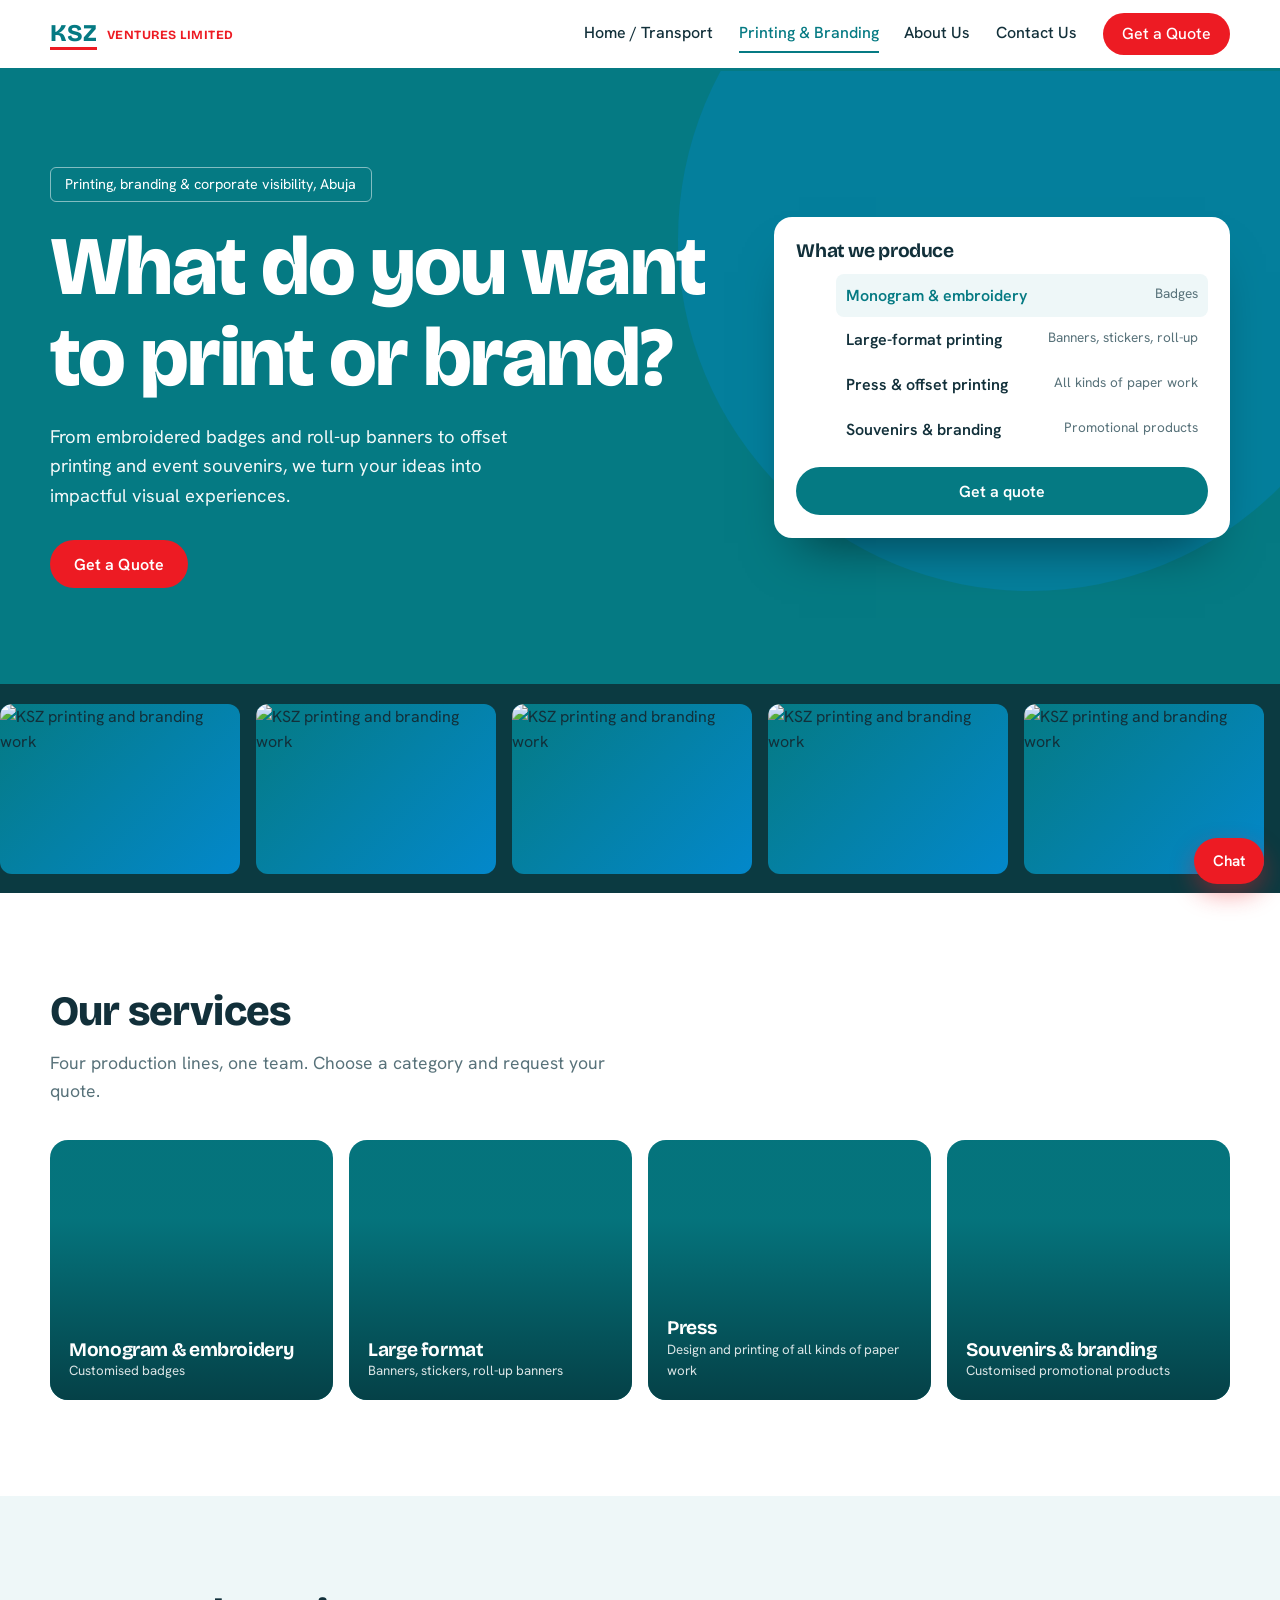
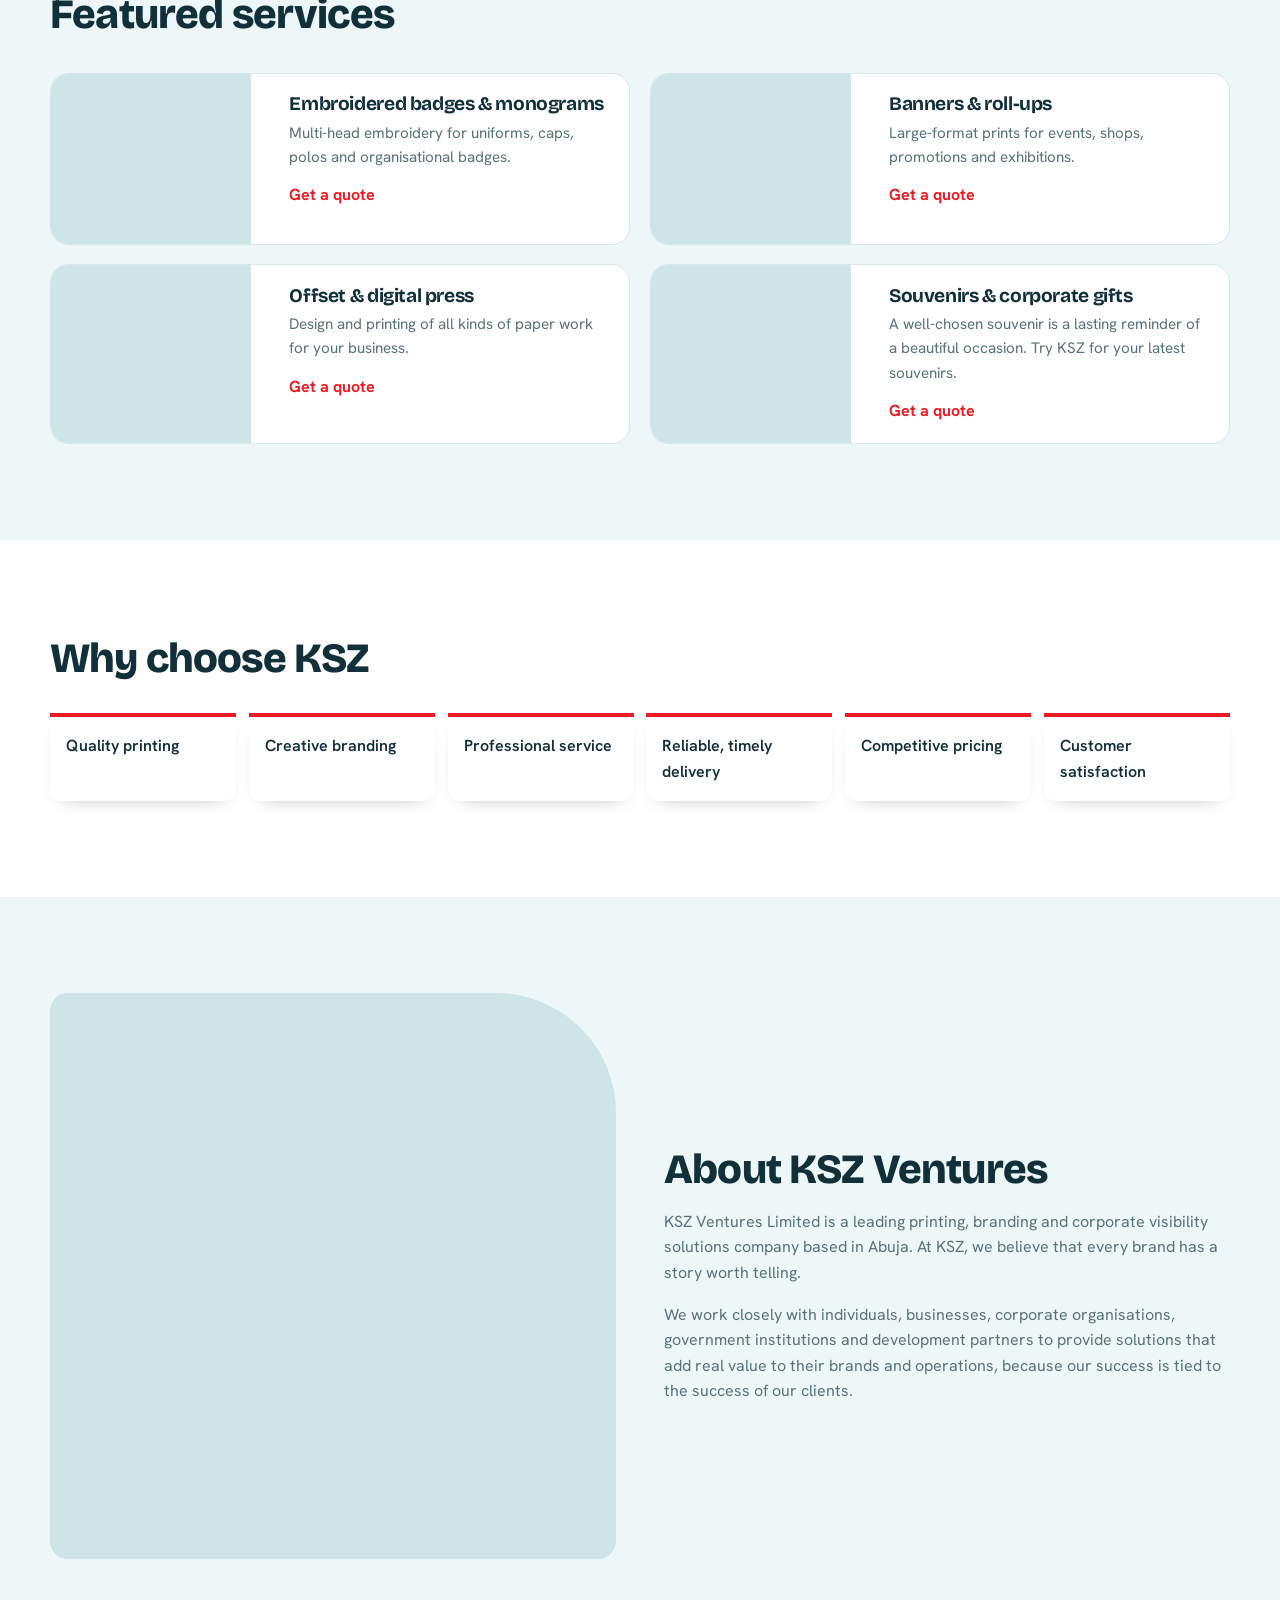
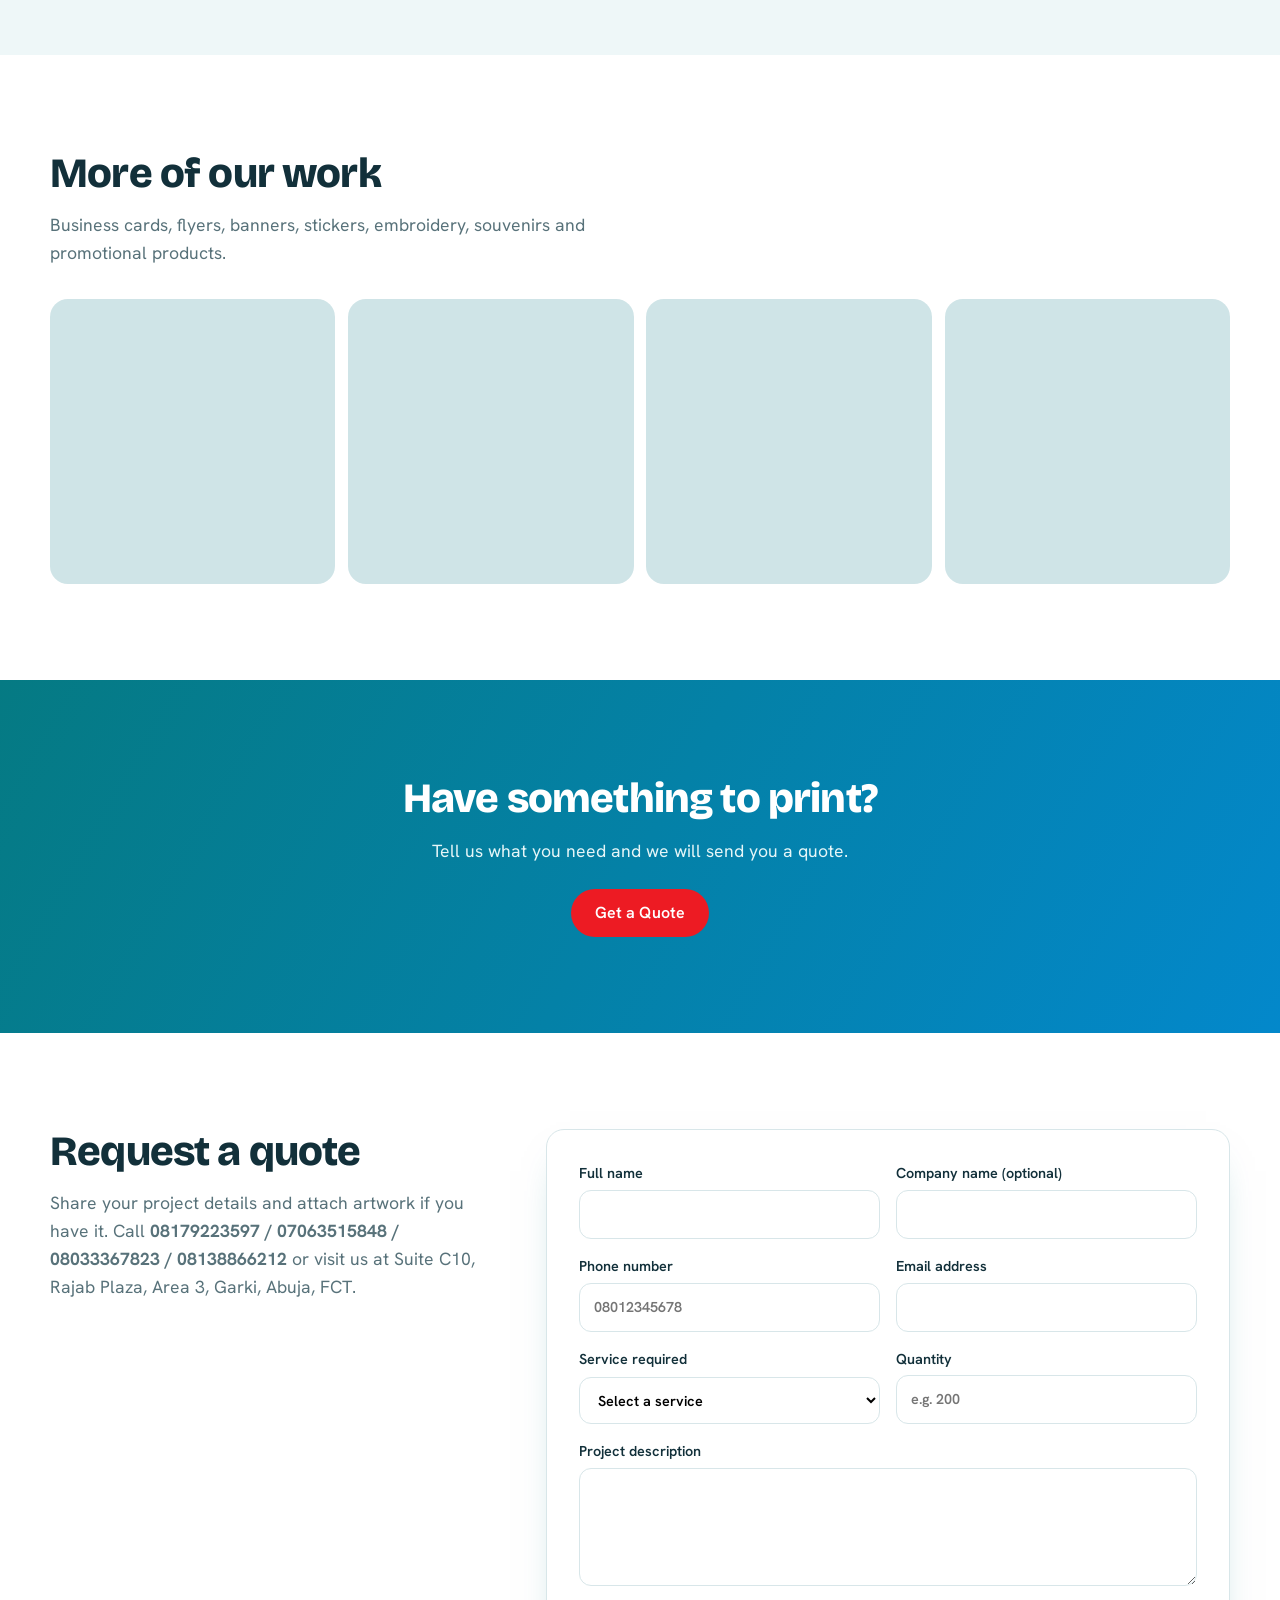
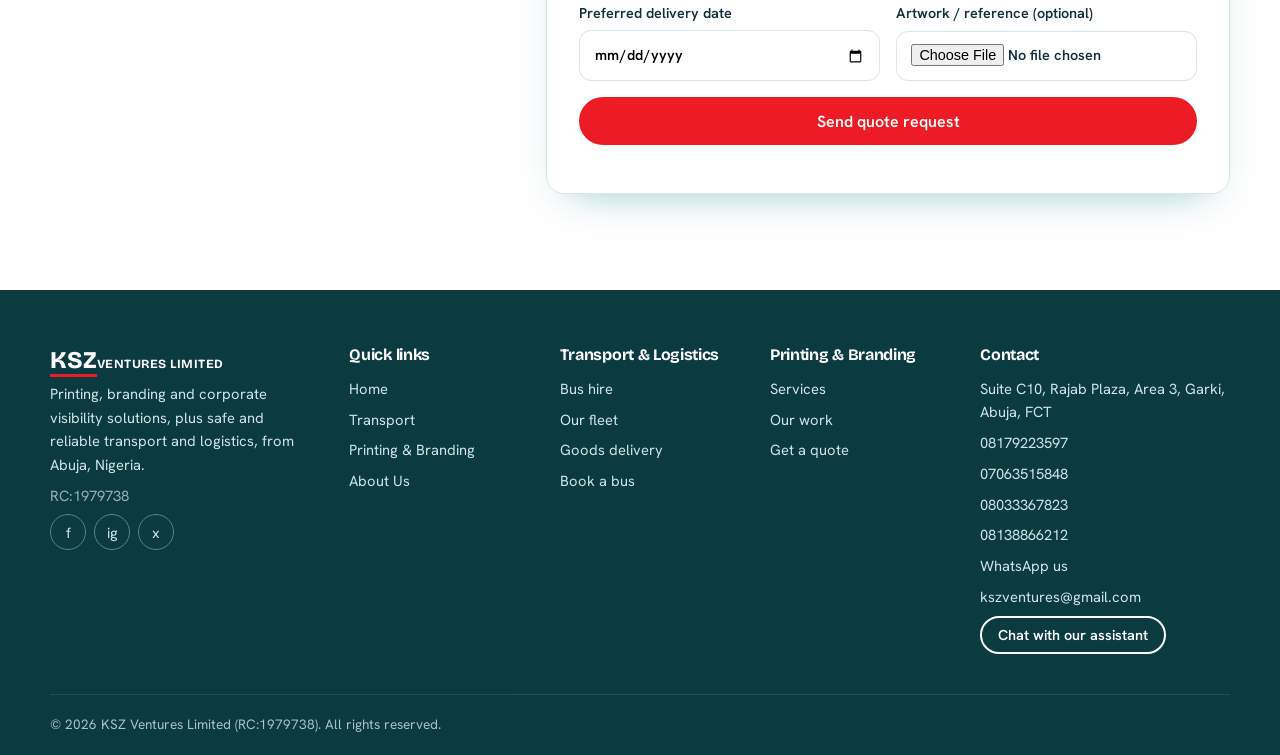
==== printing.html @ be1c7b6b "pages" ====
<!DOCTYPE html><html lang="en"><head><meta charset="utf-8"><meta name="viewport" content="width=device-width,initial-scale=1,viewport-fit=cover">
<title>KSZ Printing &amp; Branding | Printing, Embroidery &amp; Souvenirs in Abuja</title>
<meta name="description" content="Printing, branding and corporate visibility solutions in Abuja: embroidery, large-format printing, offset press and souvenirs. Get a quote from KSZ Ventures Limited.">
<link rel="stylesheet" href="css/style.css"><link rel="stylesheet" href="css/printing.css"></head>
<body data-page="printing"><main>
<section class="hero-p"><div class="wrap"><div><span class="eyebrow">Printing, branding &amp; corporate visibility, Abuja</span>
 <h1>What do you want to print or brand?</h1><p>From embroidered badges and roll-up banners to offset printing and event souvenirs, we turn your ideas into impactful visual experiences.</p>
 <a class="btn red" href="#quote">Get a Quote</a></div>
 <div class="rot"><h3>What we produce</h3><ul id="rot"><li class="on">Monogram &amp; embroidery <span>Badges</span></li><li>Large-format printing <span>Banners, stickers, roll-up</span></li><li>Press &amp; offset printing <span>All kinds of paper work</span></li><li>Souvenirs &amp; branding <span>Promotional products</span></li></ul><a class="btn" href="#quote">Get a quote</a></div></div></section>

<section class="marq" id="work" aria-label="Production gallery"><div class="track" id="track"></div></section>

<section class="sec" id="catalogue"><div class="wrap"><h2>Our services</h2><p class="lead">Four production lines, one team. Choose a category and request your quote.</p>
 <div class="cat">
 <a href="#quote" data-img="embroidery"><div><h3>Monogram &amp; embroidery</h3><small>Customised badges</small></div></a>
 <a href="#quote" data-img="banner"><div><h3>Large format</h3><small>Banners, stickers, roll-up banners</small></div></a>
 <a href="#quote" data-img="paper"><div><h3>Press</h3><small>Design and printing of all kinds of paper work</small></div></a>
 <a href="#quote" data-img="souvenirs"><div><h3>Souvenirs &amp; branding</h3><small>Customised promotional products</small></div></a></div></div></section>

<section class="sec soft"><div class="wrap"><h2>Featured services</h2>
 <div class="feat">
 <div class="fi"><div class="img" data-img="embroidery"></div><div><h3>Embroidered badges &amp; monograms</h3><p>Multi-head embroidery for uniforms, caps, polos and organisational badges.</p><a href="#quote">Get a quote</a></div></div>
 <div class="fi"><div class="img" data-img="banner"></div><div><h3>Banners &amp; roll-ups</h3><p>Large-format prints for events, shops, promotions and exhibitions.</p><a href="#quote">Get a quote</a></div></div>
 <div class="fi"><div class="img" data-img="machine"></div><div><h3>Offset &amp; digital press</h3><p>Design and printing of all kinds of paper work for your business.</p><a href="#quote">Get a quote</a></div></div>
 <div class="fi"><div class="img" data-img="gifts"></div><div><h3>Souvenirs &amp; corporate gifts</h3><p>A well-chosen souvenir is a lasting reminder of a beautiful occasion. Try KSZ for your latest souvenirs.</p><a href="#quote">Get a quote</a></div></div></div></div></section>

<section class="sec"><div class="wrap"><h2>Why choose KSZ</h2><div class="whyp"><div>Quality printing</div><div>Creative branding</div><div>Professional service</div><div>Reliable, timely delivery</div><div>Competitive pricing</div><div>Customer satisfaction</div></div></div></section>

<section class="sec soft"><div class="wrap about-p"><div class="img" data-img="printHero" role="img" aria-label="KSZ production floor"></div><div><h2>About KSZ Ventures</h2>
 <p>KSZ Ventures Limited is a leading printing, branding and corporate visibility solutions company based in Abuja. At KSZ, we believe that every brand has a story worth telling.</p>
 <p>We work closely with individuals, businesses, corporate organisations, government institutions and development partners to provide solutions that add real value to their brands and operations, because our success is tied to the success of our clients.</p></div></div></section>

<section class="sec"><div class="wrap"><h2>More of our work</h2><p class="lead">Business cards, flyers, banners, stickers, embroidery, souvenirs and promotional products.</p>
 <div class="mosaic"><div class="img" data-img="cards"></div><div class="img" data-img="stickers"></div><div class="img" data-img="banner"></div><div class="img" data-img="gifts"></div></div></div></section>

<section class="sec cta-p"><div class="wrap center"><h2>Have something to print?</h2><p class="lead" style="color:#e6f6f8">Tell us what you need and we will send you a quote.</p><a class="btn red" href="#quote">Get a Quote</a></div></section>

<section class="sec" id="quote"><div class="wrap quote"><div><h2>Request a quote</h2><p class="lead">Share your project details and attach artwork if you have it. Call <b data-phones></b> or visit us at <span data-address></span>.</p></div>
 <form class="form" action="php/printing-quote.php" method="post" enctype="multipart/form-data" data-ajax data-label="Send quote request" novalidate>
 <label>Full name<input name="name" required autocomplete="name"></label><label>Company name (optional)<input name="company" autocomplete="organization"></label>
 <label>Phone number<input name="phone" type="tel" required autocomplete="tel" placeholder="08012345678"></label><label>Email address<input name="email" type="email" required autocomplete="email"></label>
 <label>Service required<select name="service" required><option value="">Select a service</option><option>Monogram / embroidery (badges)</option><option>Large format: banners</option><option>Large format: stickers</option><option>Large format: roll-up banners</option><option>Press / offset printing (paper work)</option><option>Souvenirs and branding</option><option>Customised promotional products</option><option>Other</option></select></label>
 <label>Quantity<input name="quantity" required placeholder="e.g. 200"></label>
 <label class="full">Project description<textarea name="description" rows="4" required></textarea></label>
 <label>Preferred delivery date<input name="date" type="date"></label><label>Artwork / reference (optional)<input name="file" type="file" accept=".pdf,.png,.jpg,.jpeg,.ai,.psd,.cdr,.zip"></label>
 <input class="hp" name="website" tabindex="-1" autocomplete="off" aria-hidden="true"><input type="hidden" name="_t">
 <button class="btn red full" type="submit">Send quote request</button><p class="msg" role="status"></p></form></div></section>
</main>
<script src="js/config.js"></script><script src="js/main.js"></script><script src="js/forms.js"></script>
<script>(function(){var k=["machine","cards","banner","stickers","embroidery","souvenirs","gifts","paper"],t=document.getElementById("track");
t.innerHTML=k.concat(k).map(function(n){return '<img class="img" data-img="'+n+'" alt="KSZ printing and branding work">'}).join("");
document.querySelectorAll("#track [data-img]").forEach(function(el){var u=KSZ.IMAGES[el.dataset.img];el.loading="lazy";el.onerror=function(){el.removeAttribute("src");el.classList.add("img-fallback")};if(u)el.src=u;else el.classList.add("img-fallback")});
var li=document.querySelectorAll("#rot li"),i=0;setInterval(function(){li[i].classList.remove("on");i=(i+1)%li.length;li[i].classList.add("on")},2200)})();</script></body></html>
---- css/style.css ----
@import url("https://fonts.googleapis.com/css2?family=Bricolage+Grotesque:opsz,wght@12..96,500;12..96,700;12..96,800&family=Hanken+Grotesk:wght@400;500;600&display=swap");
:root{--teal:#057A83;--blue:#0388CB;--red:#ED1B23;--white:#fff;--ink:#12303a;--mut:#58727a;--soft:#eef7f8;--line:#d8e6e9;--r:18px;
--hd:"Bricolage Grotesque",system-ui,sans-serif;--bd:"Hanken Grotesk",system-ui,sans-serif}
*{box-sizing:border-box;margin:0}html{scroll-behavior:smooth;scroll-padding-top:76px}
body{font-family:var(--bd);color:var(--ink);line-height:1.6;background:#fff;overflow-x:hidden}
img{max-width:100%;display:block}a{color:inherit}h1,h2,h3,h4{font-family:var(--hd);line-height:1.1;letter-spacing:-.02em}
h1{font-size:clamp(2.2rem,5.5vw,4rem);font-weight:800}h2{font-size:clamp(1.7rem,3.6vw,2.6rem);font-weight:800}h3{font-size:1.2rem;font-weight:700}
.wrap{width:min(1180px,100% - 2.5rem);margin-inline:auto}.sec{padding:clamp(3.5rem,8vw,6rem) 0}.soft{background:var(--soft)}
.lead{color:var(--mut);font-size:1.1rem;max-width:56ch;margin-top:.9rem}.center{text-align:center}.center .lead{margin-inline:auto}
:focus-visible{outline:3px solid var(--blue);outline-offset:2px}
.btn{display:inline-block;border:0;cursor:pointer;font:600 1rem var(--bd);text-decoration:none;padding:.85rem 1.5rem;border-radius:999px;background:var(--teal);color:#fff;transition:transform .2s,background .2s}
.btn:hover{transform:translateY(-2px)}.btn.red{background:var(--red)}.btn.blue{background:var(--blue)}.btn.ghost{background:transparent;border:2px solid currentColor}.btn.sm{padding:.5rem 1rem;font-size:.9rem}.btn.white{background:#fff;color:var(--teal)}
/* nav */
.nav{position:sticky;top:0;z-index:50;background:rgba(255,255,255,.95);backdrop-filter:blur(10px);border-bottom:1px solid var(--line)}
.nav-in{display:flex;align-items:center;justify-content:space-between;height:68px}
.logo{display:flex;align-items:center;gap:.6rem;text-decoration:none}.logo-mark{font:800 1.5rem var(--hd);color:var(--teal);border-bottom:3px solid var(--red)}
.logo-txt{font:700 .78rem var(--hd);letter-spacing:.04em;color:var(--red)}.logo.light .logo-mark{color:#fff}.logo.light .logo-txt{color:#fff}
.links{display:flex;align-items:center;gap:1.6rem}.links a{text-decoration:none;font-weight:500;padding:.3rem 0;border-bottom:2px solid transparent}
.links a:not(.btn):hover,.links a.on{color:var(--teal);border-color:var(--teal)}.links .btn{padding:.6rem 1.2rem;color:#fff}
.burger{display:none;background:none;border:0;width:44px;height:44px;cursor:pointer}.burger i{display:block;height:2px;background:var(--ink);margin:6px 10px}
/* footer */
.foot{background:#0b3a41;color:#cfe4e7;padding-top:3.5rem}.foot-grid{display:grid;grid-template-columns:1.5fr 1fr 1fr 1fr 1.4fr;gap:2rem}
.foot h4{color:#fff;font-size:1rem;margin-bottom:.8rem}.foot a,.foot p{display:block;font-size:.92rem;margin-bottom:.45rem;text-decoration:none}.foot a:hover{color:#fff;text-decoration:underline}
.foot .rc{opacity:.7}.soc{display:flex;gap:.5rem}.soc a{width:36px;height:36px;border:1px solid #4d8890;border-radius:50%;display:grid;place-items:center;margin:0}
.copy{border-top:1px solid #1d5560;margin-top:2.5rem;padding:1.2rem 0;font-size:.85rem;opacity:.8}
/* images */
.img{background:#cfe4e7 center/cover no-repeat;border-radius:var(--r);min-height:200px;width:100%;height:100%;object-fit:cover}
.img-fallback{background:linear-gradient(135deg,var(--teal),var(--blue));min-height:200px}
/* forms */
.form{background:#fff;border:1px solid var(--line);border-radius:var(--r);padding:clamp(1.2rem,3vw,2rem);display:grid;grid-template-columns:1fr 1fr;gap:1rem;box-shadow:0 18px 40px -24px rgba(5,122,131,.5)}
.form label{display:grid;gap:.3rem;font-weight:600;font-size:.9rem}.form .full{grid-column:1/-1}
.form input,.form select,.form textarea{font:inherit;padding:.75rem .9rem;border:1.5px solid var(--line);border-radius:12px;background:#fff;width:100%}
.form input:focus,.form select:focus,.form textarea:focus{border-color:var(--blue);outline:none}.form .hp{position:absolute;left:-9999px}
.msg{grid-column:1/-1;font-weight:600}.msg.ok{color:#0a7a3a}.msg.err{color:#c4121a}
/* chat */
.chat-fab{position:fixed;right:1rem;bottom:1rem;z-index:60;background:var(--red);color:#fff;border:0;border-radius:999px;padding:.8rem 1.2rem;font:600 .95rem var(--bd);cursor:pointer;box-shadow:0 10px 24px rgba(237,27,35,.4)}
.chat{position:fixed;right:1rem;bottom:4.6rem;z-index:61;width:min(340px,100% - 2rem);background:#fff;border-radius:var(--r);box-shadow:0 20px 50px rgba(0,0,0,.25);display:flex;flex-direction:column;max-height:min(520px,70vh);overflow:hidden}
.chat[hidden]{display:none}.chat-h{background:var(--teal);color:#fff;padding:.8rem 1rem;display:flex;justify-content:space-between}.chat-h button{background:none;border:0;color:#fff;font-size:1.4rem;cursor:pointer}
.chat-b{padding:.8rem;overflow:auto;flex:1;display:grid;gap:.5rem;align-content:start;min-height:120px}.m{padding:.55rem .8rem;border-radius:14px;font-size:.9rem;max-width:90%}
.m.bot{background:var(--soft)}.m.me{background:var(--blue);color:#fff;justify-self:end}.m a{color:var(--teal);font-weight:600}
.chat-q{display:flex;flex-wrap:wrap;gap:.35rem;padding:0 .8rem .6rem}.chat-q button{border:1px solid var(--teal);color:var(--teal);background:#fff;border-radius:999px;padding:.25rem .7rem;font-size:.8rem;cursor:pointer}
.chat-c{display:flex;gap:.5rem;padding:0 .8rem .6rem}.chat-c a{flex:1;text-align:center;background:var(--teal);color:#fff;text-decoration:none;border-radius:10px;padding:.45rem;font-size:.85rem;cursor:pointer}
.chat-f{display:flex;border-top:1px solid var(--line)}.chat-f input{flex:1;border:0;padding:.8rem;font:inherit;min-width:0}.chat-f button{border:0;background:#fff;color:var(--blue);font-weight:700;padding:0 1rem;cursor:pointer}
/* home */
.split{display:grid;grid-template-columns:1fr 1fr;min-height:calc(100vh - 68px)}
.pane{position:relative;display:flex;flex-direction:column;justify-content:flex-end;padding:clamp(1.5rem,5vw,4rem);color:#fff;text-decoration:none;overflow:hidden;min-height:420px;isolation:isolate}
.pane::before{content:"";position:absolute;inset:0;background:var(--bg) center/cover;z-index:-2;transition:transform .8s}.pane:hover::before{transform:scale(1.05)}
.pane::after{content:"";position:absolute;inset:0;z-index:-1;background:linear-gradient(0deg,var(--tint) 10%,rgba(0,0,0,.15))}
.pane.t{--tint:rgba(3,100,150,.92)}.pane.p{--tint:rgba(4,90,97,.92)}.pane p{max-width:40ch;margin:.8rem 0 1.4rem;opacity:.95}.pane .btn{align-self:flex-start}
.facts{display:grid;grid-template-columns:repeat(3,1fr);gap:1rem;margin-top:2rem}.fact{border-left:4px solid var(--teal);padding-left:1rem}.fact b{font:700 1.1rem var(--hd)}
.vals{display:grid;grid-template-columns:repeat(3,1fr);gap:1rem;margin-top:2rem}.vals div{background:#fff;border:1px solid var(--line);border-radius:var(--r);padding:1.4rem}
@media(max-width:960px){.foot-grid{grid-template-columns:1fr 1fr}.split{grid-template-columns:1fr}.facts,.vals{grid-template-columns:1fr}}
@media(max-width:820px){.burger{display:block}.links{position:absolute;top:68px;left:0;right:0;background:#fff;flex-direction:column;align-items:stretch;padding:1rem 1.25rem 1.5rem;gap:.4rem;border-bottom:1px solid var(--line);display:none}
.links.open{display:flex}.links a{padding:.7rem 0}.links .btn{text-align:center}.form{grid-template-columns:1fr}.logo-txt{font-size:.68rem}}
@media(max-width:560px){.foot-grid{grid-template-columns:1fr}.btn{width:auto}.chat{right:.5rem;bottom:4.4rem}}
@media(prefers-reduced-motion:reduce){*{animation:none!important;transition:none!important;scroll-behavior:auto!important}}
.pane{background:var(--teal) center/cover no-repeat}
---- css/printing.css ----
/* Printstack-inspired: bold type, catalogue grid, marquee of work, dark CTA */
body[data-page=printing] .nav{border-bottom:3px solid var(--teal)}
.hero-p{background:var(--teal);color:#fff;position:relative;overflow:hidden}.hero-p::after{content:"";position:absolute;right:-8%;top:-30%;width:55vw;aspect-ratio:1;border-radius:50%;background:var(--blue);opacity:.35}
.hero-p .wrap{position:relative;z-index:1;display:grid;grid-template-columns:1.2fr .8fr;gap:2.5rem;align-items:center;padding-block:clamp(3rem,8vw,6rem)}
.eyebrow{display:inline-block;border:1px solid rgba(255,255,255,.5);padding:.3rem .9rem;border-radius:6px;font-size:.9rem;margin-bottom:1.2rem}
.hero-p h1{font-size:clamp(2.6rem,7vw,5.2rem)}.hero-p p{max-width:48ch;margin:1.2rem 0 1.8rem;font-size:1.15rem;opacity:.95}
.rot{background:#fff;color:var(--ink);border-radius:var(--r);padding:1.4rem;box-shadow:0 30px 50px -25px rgba(0,0,0,.5)}.rot h3{margin-bottom:.8rem}.rot ul{list-style:none;display:grid;gap:.1rem}
.rot li{display:flex;justify-content:space-between;gap:1rem;padding:.55rem .6rem;border-radius:8px;font-weight:600;transition:background .3s}.rot li span{color:var(--mut);font-weight:400;font-size:.85rem}.rot li.on{background:var(--soft);color:var(--teal)}
.rot .btn{margin-top:1rem;width:100%;text-align:center}
.marq{overflow:hidden;background:#0b3a41;padding:1.2rem 0}.track{display:flex;gap:1rem;width:max-content;animation:slide 40s linear infinite}.track .img{width:240px;height:170px;min-height:0;flex:none;border-radius:12px}.marq:hover .track{animation-play-state:paused}
@keyframes slide{to{transform:translateX(-50%)}}
.cat{display:grid;grid-template-columns:repeat(4,1fr);gap:1rem;margin-top:2.2rem}
.cat a{position:relative;display:flex;align-items:flex-end;min-height:260px;border-radius:var(--r);overflow:hidden;color:#fff;text-decoration:none;padding:1.2rem;background:var(--teal) center/cover;isolation:isolate}
.cat a::after{content:"";position:absolute;inset:0;background:linear-gradient(0deg,rgba(5,60,66,.92),rgba(5,60,66,.1) 70%);z-index:-1}
.cat a:hover h3{text-decoration:underline}.cat small{display:block;opacity:.85}
.feat{display:grid;grid-template-columns:repeat(2,1fr);gap:1.2rem;margin-top:2.2rem}
.fi{display:grid;grid-template-columns:200px 1fr;gap:1.2rem;border:1px solid var(--line);border-radius:var(--r);overflow:hidden;background:#fff}.fi .img{border-radius:0;min-height:170px}.fi div:last-child{padding:1.2rem}
.fi p{color:var(--mut);margin:.4rem 0 .8rem;font-size:.95rem}.fi a{color:var(--red);font-weight:700;text-decoration:none}
.whyp{display:grid;grid-template-columns:repeat(6,1fr);gap:.8rem;margin-top:2rem}.whyp div{border-top:4px solid var(--red);background:#fff;padding:1rem;font-weight:600;border-radius:0 0 12px 12px;box-shadow:0 8px 20px -14px rgba(0,0,0,.4)}
.about-p{display:grid;grid-template-columns:1fr 1fr;gap:3rem;align-items:center}.about-p .img{aspect-ratio:1;border-radius:var(--r) 120px var(--r) var(--r)}.about-p p{margin-top:1rem;color:var(--mut)}
.mosaic{display:grid;grid-template-columns:repeat(4,1fr);gap:.8rem;margin-top:2rem}.mosaic .img{aspect-ratio:1;min-height:0}
.cta-p{background:linear-gradient(120deg,var(--teal),var(--blue));color:#fff;text-align:center}.cta-p .btn{margin-top:1.5rem}
.quote{display:grid;grid-template-columns:.8fr 1.2fr;gap:2.5rem;align-items:start}
@media(max-width:1000px){.cat{grid-template-columns:1fr 1fr}.whyp{grid-template-columns:1fr 1fr 1fr}.mosaic{grid-template-columns:1fr 1fr}}
@media(max-width:860px){.hero-p .wrap,.about-p,.quote{grid-template-columns:1fr}.feat{grid-template-columns:1fr}.fi{grid-template-columns:130px 1fr}}
@media(max-width:520px){.cat{grid-template-columns:1fr}.whyp{grid-template-columns:1fr 1fr}.fi{grid-template-columns:1fr}.fi .img{min-height:150px}}
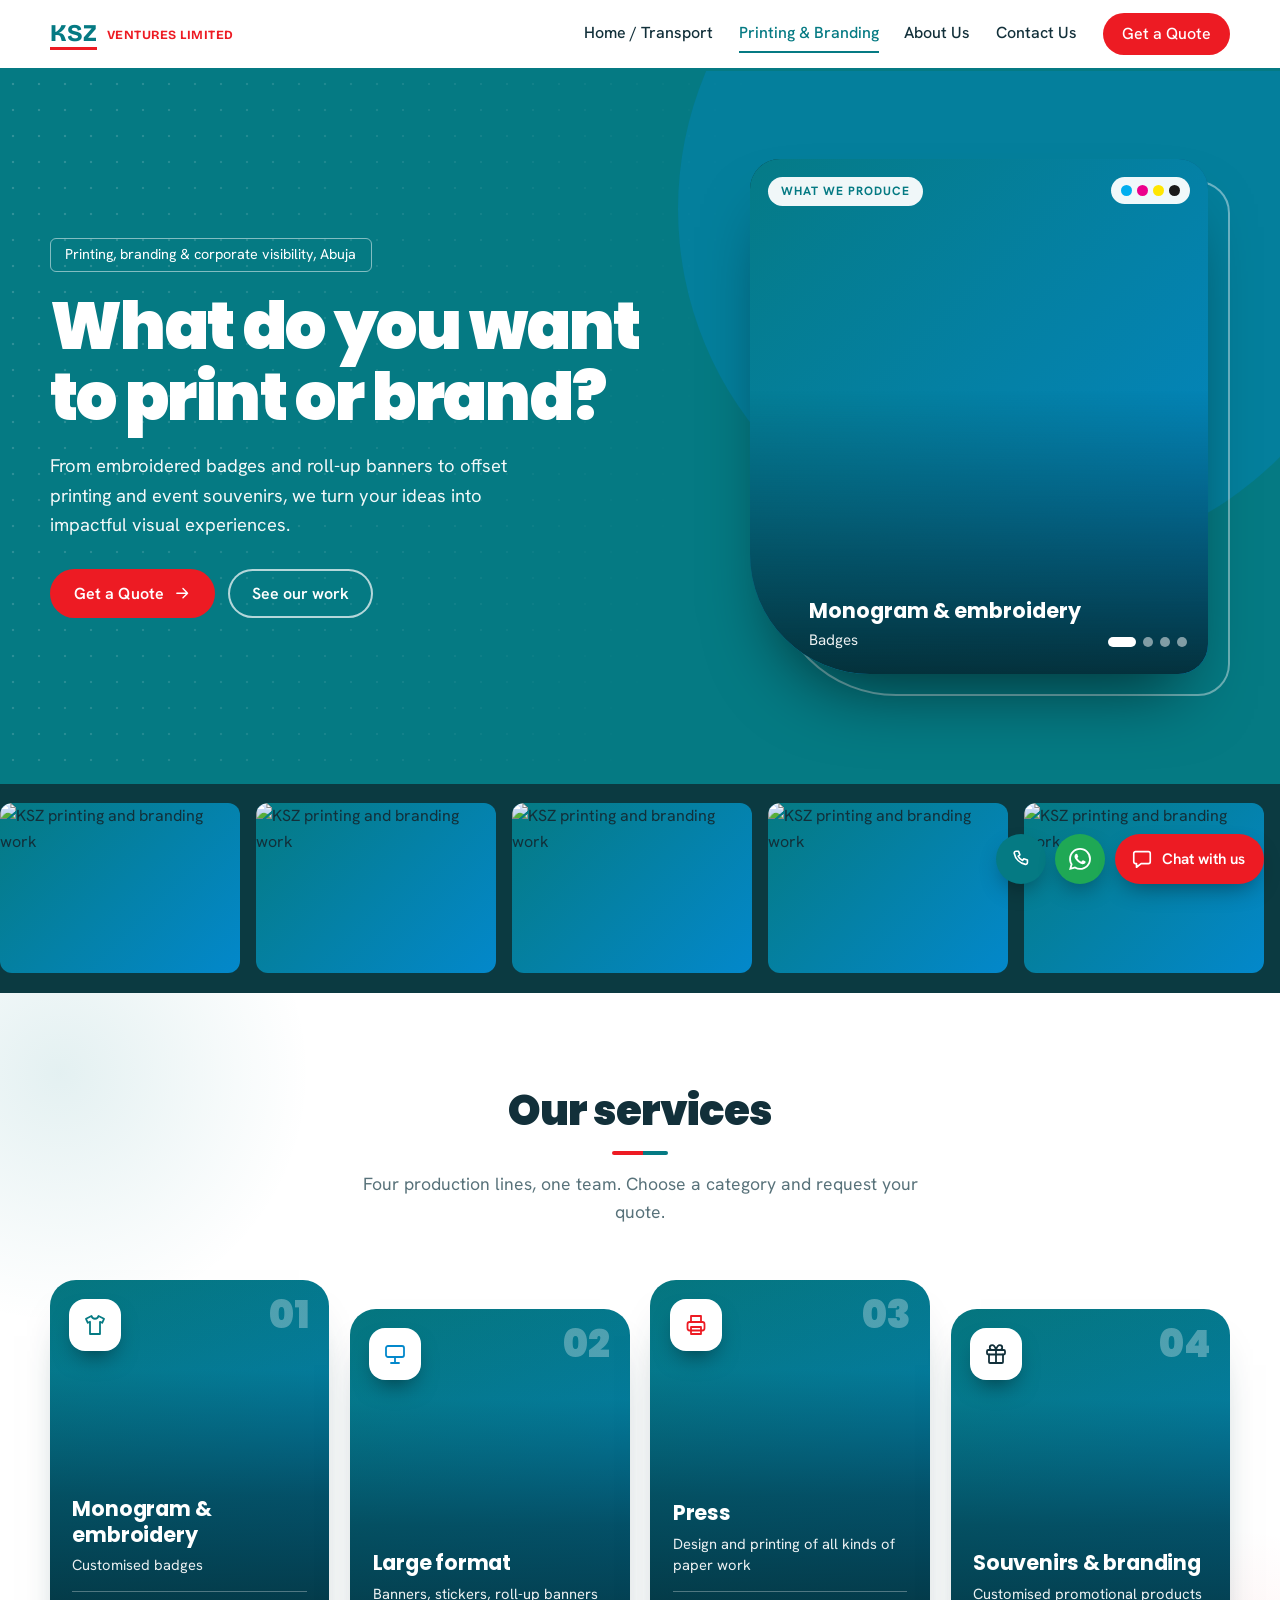
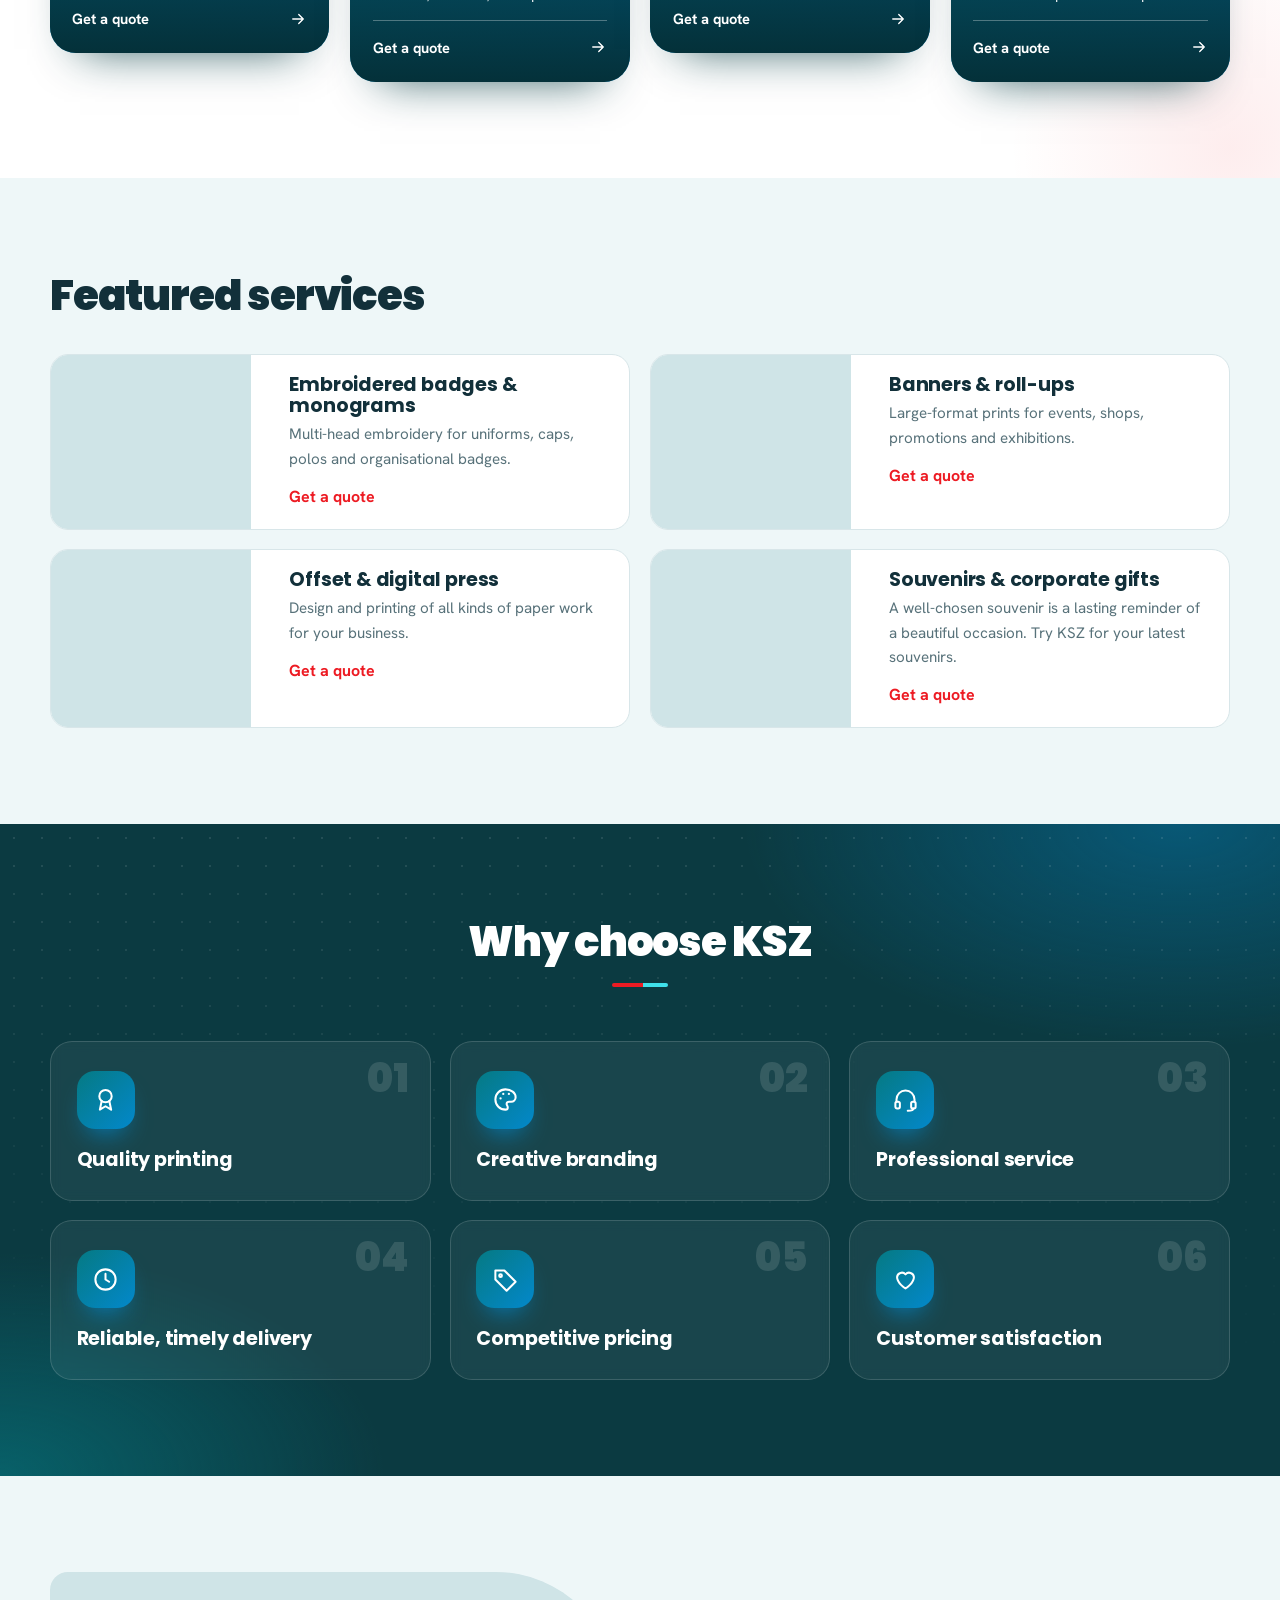
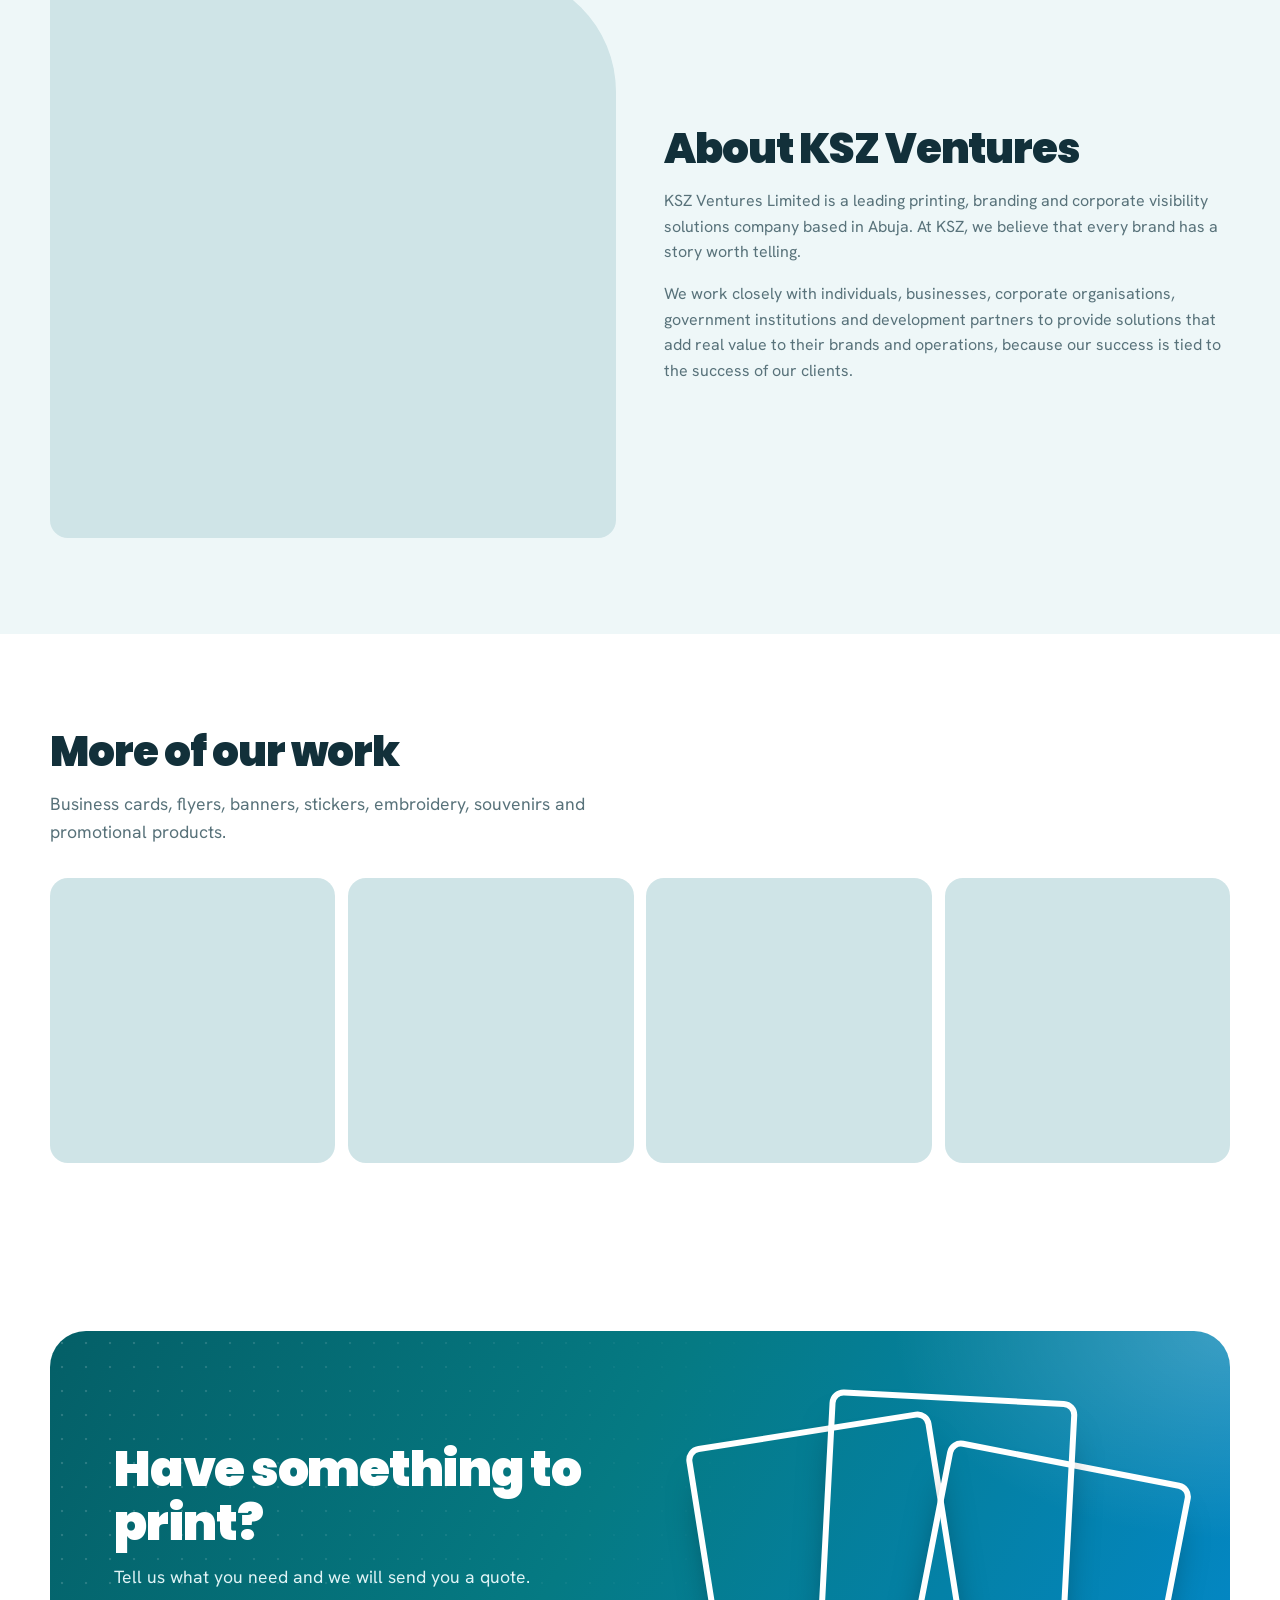
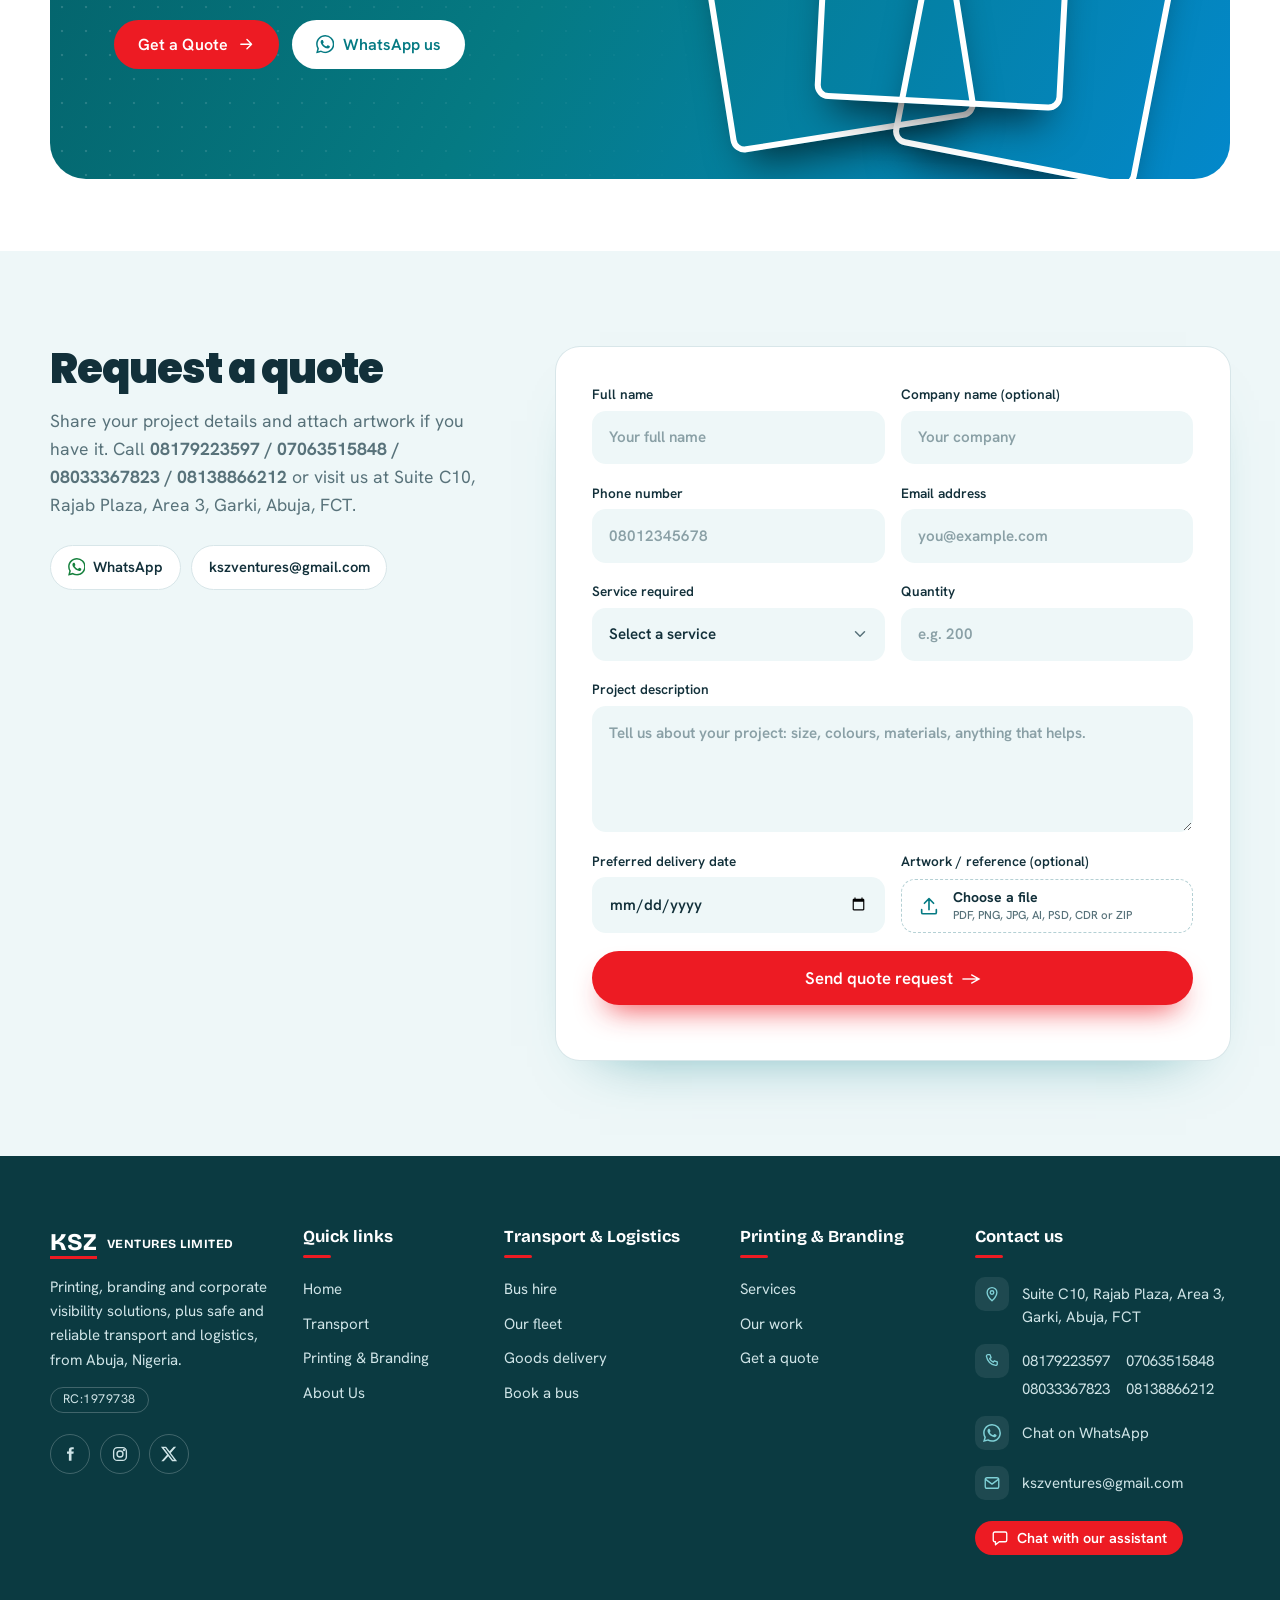
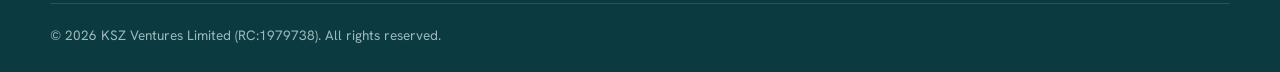
==== commit 6a839573: "Bring the Printing page to life Poppins headings, image showcase in the hero (replaces text switcher" ====
--- a/printing.html
+++ b/printing.html
@@ -2,29 +2,60 @@
 <title>KSZ Printing &amp; Branding | Printing, Embroidery &amp; Souvenirs in Abuja</title>
 <meta name="description" content="Printing, branding and corporate visibility solutions in Abuja: embroidery, large-format printing, offset press and souvenirs. Get a quote from KSZ Ventures Limited.">
 <link rel="stylesheet" href="css/style.css"><link rel="stylesheet" href="css/printing.css"></head>
-<body data-page="printing"><main>
-<section class="hero-p"><div class="wrap"><div><span class="eyebrow">Printing, branding &amp; corporate visibility, Abuja</span>
+<body data-page="printing">
+<svg class="sprite" width="0" height="0" aria-hidden="true" focusable="false"><defs>
+<symbol id="i-arrow" viewBox="0 0 24 24"><path d="M5 12h14M13 6l6 6-6 6"/></symbol>
+<symbol id="i-shirt" viewBox="0 0 24 24"><path d="M8.5 3 3 5.8l1.8 4 2.2-1V21h10V8.8l2.2 1 1.8-4L15.5 3a3.6 3.6 0 0 1-7 0Z"/></symbol>
+<symbol id="i-sign" viewBox="0 0 24 24"><rect x="3" y="4" width="18" height="11" rx="2"/><path d="M12 15v6M8 21h8"/></symbol>
+<symbol id="i-printer" viewBox="0 0 24 24"><path d="M7 9V3h10v6"/><rect x="3.5" y="9" width="17" height="8.5" rx="2.2"/><path d="M7 14h10v7H7z"/></symbol>
+<symbol id="i-gift" viewBox="0 0 24 24"><rect x="3" y="8" width="18" height="4.5" rx="1.2"/><path d="M12 8v13M5 12.5V20a1 1 0 0 0 1 1h12a1 1 0 0 0 1-1v-7.5M8.2 8a2.4 2.4 0 1 1 0-4.8C10.6 3.2 12 8 12 8s1.4-4.8 3.8-4.8a2.4 2.4 0 1 1 0 4.8"/></symbol>
+<symbol id="i-award" viewBox="0 0 24 24"><circle cx="12" cy="9" r="5.5"/><path d="m8.6 13.4-1.6 7.6 5-3 5 3-1.6-7.6"/></symbol>
+<symbol id="i-palette" viewBox="0 0 24 24"><path d="M12 3a9 9 0 1 0 0 18c1.4 0 2-1 2-2 0-1.5-1-1.7-1-3 0-1.2.9-2 2.2-2H17a4 4 0 0 0 4-4c0-3.9-4-7-9-7Z"/><circle cx="7.6" cy="11" r="1" fill="currentColor" stroke="none"/><circle cx="10" cy="7" r="1" fill="currentColor" stroke="none"/><circle cx="15" cy="7" r="1" fill="currentColor" stroke="none"/></symbol>
+<symbol id="i-headset" viewBox="0 0 24 24"><path d="M4 14v-2a8 8 0 0 1 16 0v2"/><rect x="3" y="14" width="4" height="6" rx="1.5"/><rect x="17" y="14" width="4" height="6" rx="1.5"/><path d="M19 20c0 1.5-2 2-5 2"/></symbol>
+<symbol id="i-clock" viewBox="0 0 24 24"><circle cx="12" cy="12" r="9"/><path d="M12 7v5l3.2 2"/></symbol>
+<symbol id="i-tag" viewBox="0 0 24 24"><path d="M3 12V4h8l10 10-8 8L3 12Z"/><circle cx="7.6" cy="8.6" r="1.2"/></symbol>
+<symbol id="i-heart" viewBox="0 0 24 24"><path d="M12 20s-7.5-4.6-7.5-10.2A4.3 4.3 0 0 1 12 7.4a4.3 4.3 0 0 1 7.5 2.4C19.5 15.4 12 20 12 20Z"/></symbol>
+<symbol id="i-upload" viewBox="0 0 24 24"><path d="M12 16V4M7 9l5-5 5 5M4 16v3a1.5 1.5 0 0 0 1.5 1.5h13A1.5 1.5 0 0 0 20 19v-3"/></symbol>
+<symbol id="i-mail" viewBox="0 0 24 24"><rect x="3" y="5" width="18" height="14" rx="2.5"/><path d="m4 7.5 8 6 8-6"/></symbol>
+<symbol id="i-wa" viewBox="0 0 24 24"><path fill="currentColor" stroke="none" d="M17.472 14.382c-.297-.149-1.758-.867-2.03-.967-.273-.099-.471-.148-.67.15-.197.297-.767.966-.94 1.164-.173.199-.347.223-.644.075-.297-.15-1.255-.463-2.39-1.475-.883-.788-1.48-1.761-1.653-2.059-.173-.297-.018-.458.13-.606.134-.133.298-.347.446-.52.149-.174.198-.298.298-.497.099-.198.05-.371-.025-.52-.075-.149-.669-1.612-.916-2.207-.242-.579-.487-.5-.669-.51-.173-.008-.371-.01-.57-.01-.198 0-.52.074-.792.372-.272.297-1.04 1.016-1.04 2.479 0 1.462 1.065 2.875 1.213 3.074.149.198 2.096 3.2 5.077 4.487.709.306 1.262.489 1.694.625.712.227 1.36.195 1.871.118.571-.085 1.758-.719 2.006-1.413.248-.694.248-1.289.173-1.413-.074-.124-.272-.198-.57-.347m-5.421 7.403h-.004a9.87 9.87 0 01-5.031-1.378l-.361-.214-3.741.982.998-3.648-.235-.374a9.86 9.86 0 01-1.51-5.26c.001-5.45 4.436-9.884 9.888-9.884 2.64 0 5.122 1.03 6.988 2.898a9.825 9.825 0 012.893 6.994c-.003 5.45-4.437 9.884-9.885 9.884m8.413-18.297A11.815 11.815 0 0012.05 0C5.495 0 .16 5.335.157 11.892c0 2.096.547 4.142 1.588 5.945L.057 24l6.305-1.654a11.882 11.882 0 005.683 1.448h.005c6.554 0 11.89-5.335 11.893-11.893a11.821 11.821 0 00-3.48-8.413Z"/></symbol>
+</defs></svg>
+<main>
+<section class="hero-p"><div class="wrap"><div class="hero-copy"><span class="eyebrow">Printing, branding &amp; corporate visibility, Abuja</span>
  <h1>What do you want to print or brand?</h1><p>From embroidered badges and roll-up banners to offset printing and event souvenirs, we turn your ideas into impactful visual experiences.</p>
- <a class="btn red" href="#quote">Get a Quote</a></div>
- <div class="rot"><h3>What we produce</h3><ul id="rot"><li class="on">Monogram &amp; embroidery <span>Badges</span></li><li>Large-format printing <span>Banners, stickers, roll-up</span></li><li>Press &amp; offset printing <span>All kinds of paper work</span></li><li>Souvenirs &amp; branding <span>Promotional products</span></li></ul><a class="btn" href="#quote">Get a quote</a></div></div></section>
+ <div class="btns"><a class="btn red ic-btn" href="#quote">Get a Quote<svg class="i"><use href="#i-arrow"/></svg></a><a class="btn wh-o" href="#work">See our work</a></div></div>
+ <div class="show" id="show" role="group" aria-roledescription="carousel" aria-label="What we produce"><div class="show-frame">
+  <figure class="slide on"><img class="img" data-img="embroidery" alt="Embroidered badges and monograms"><figcaption><b>Monogram &amp; embroidery</b><span>Badges</span></figcaption></figure>
+  <figure class="slide" aria-hidden="true"><img class="img" data-img="banner" alt="Large-format banners and stickers"><figcaption><b>Large-format printing</b><span>Banners, stickers, roll-up</span></figcaption></figure>
+  <figure class="slide" aria-hidden="true"><img class="img" data-img="machine" alt="Offset press printing"><figcaption><b>Press &amp; offset printing</b><span>All kinds of paper work</span></figcaption></figure>
+  <figure class="slide" aria-hidden="true"><img class="img" data-img="gifts" alt="Souvenirs and promotional products"><figcaption><b>Souvenirs &amp; branding</b><span>Promotional products</span></figcaption></figure>
+  <span class="show-tag">What we produce</span><span class="cmyk" aria-hidden="true"><i></i><i></i><i></i><i></i></span>
+  <div class="dots"><button type="button" aria-label="Show Monogram and embroidery" aria-current="true"></button><button type="button" aria-label="Show Large-format printing"></button><button type="button" aria-label="Show Press and offset printing"></button><button type="button" aria-label="Show Souvenirs and branding"></button></div>
+ </div></div></div></section>
 
 <section class="marq" id="work" aria-label="Production gallery"><div class="track" id="track"></div></section>
 
-<section class="sec" id="catalogue"><div class="wrap"><h2>Our services</h2><p class="lead">Four production lines, one team. Choose a category and request your quote.</p>
+<section class="sec cat-sec" id="catalogue"><div class="wrap"><div class="center" data-reveal><h2>Our services</h2><p class="lead">Four production lines, one team. Choose a category and request your quote.</p></div>
  <div class="cat">
- <a href="#quote" data-img="embroidery"><div><h3>Monogram &amp; embroidery</h3><small>Customised badges</small></div></a>
- <a href="#quote" data-img="banner"><div><h3>Large format</h3><small>Banners, stickers, roll-up banners</small></div></a>
- <a href="#quote" data-img="paper"><div><h3>Press</h3><small>Design and printing of all kinds of paper work</small></div></a>
- <a href="#quote" data-img="souvenirs"><div><h3>Souvenirs &amp; branding</h3><small>Customised promotional products</small></div></a></div></div></section>
+ <a class="cc" href="#quote" data-service="Monogram / embroidery (badges)" style="--c:#057A83" data-reveal><span class="cc-bg" data-img="embroidery"></span><span class="cc-no" aria-hidden="true">01</span><span class="cc-ic" aria-hidden="true"><svg class="i"><use href="#i-shirt"/></svg></span><span class="cc-body"><h3>Monogram &amp; embroidery</h3><small>Customised badges</small><span class="cc-go">Get a quote<svg class="i"><use href="#i-arrow"/></svg></span></span></a>
+ <a class="cc" href="#quote" data-service="Large format: banners" style="--c:#0388CB;--d:.1s" data-reveal><span class="cc-bg" data-img="banner"></span><span class="cc-no" aria-hidden="true">02</span><span class="cc-ic" aria-hidden="true"><svg class="i"><use href="#i-sign"/></svg></span><span class="cc-body"><h3>Large format</h3><small>Banners, stickers, roll-up banners</small><span class="cc-go">Get a quote<svg class="i"><use href="#i-arrow"/></svg></span></span></a>
+ <a class="cc" href="#quote" data-service="Press / offset printing (paper work)" style="--c:#ED1B23;--d:.2s" data-reveal><span class="cc-bg" data-img="paper"></span><span class="cc-no" aria-hidden="true">03</span><span class="cc-ic" aria-hidden="true"><svg class="i"><use href="#i-printer"/></svg></span><span class="cc-body"><h3>Press</h3><small>Design and printing of all kinds of paper work</small><span class="cc-go">Get a quote<svg class="i"><use href="#i-arrow"/></svg></span></span></a>
+ <a class="cc" href="#quote" data-service="Souvenirs and branding" style="--c:#12303a;--d:.3s" data-reveal><span class="cc-bg" data-img="souvenirs"></span><span class="cc-no" aria-hidden="true">04</span><span class="cc-ic" aria-hidden="true"><svg class="i"><use href="#i-gift"/></svg></span><span class="cc-body"><h3>Souvenirs &amp; branding</h3><small>Customised promotional products</small><span class="cc-go">Get a quote<svg class="i"><use href="#i-arrow"/></svg></span></span></a></div></div></section>
 
 <section class="sec soft"><div class="wrap"><h2>Featured services</h2>
  <div class="feat">
- <div class="fi"><div class="img" data-img="embroidery"></div><div><h3>Embroidered badges &amp; monograms</h3><p>Multi-head embroidery for uniforms, caps, polos and organisational badges.</p><a href="#quote">Get a quote</a></div></div>
- <div class="fi"><div class="img" data-img="banner"></div><div><h3>Banners &amp; roll-ups</h3><p>Large-format prints for events, shops, promotions and exhibitions.</p><a href="#quote">Get a quote</a></div></div>
- <div class="fi"><div class="img" data-img="machine"></div><div><h3>Offset &amp; digital press</h3><p>Design and printing of all kinds of paper work for your business.</p><a href="#quote">Get a quote</a></div></div>
- <div class="fi"><div class="img" data-img="gifts"></div><div><h3>Souvenirs &amp; corporate gifts</h3><p>A well-chosen souvenir is a lasting reminder of a beautiful occasion. Try KSZ for your latest souvenirs.</p><a href="#quote">Get a quote</a></div></div></div></div></section>
+ <div class="fi"><div class="img" data-img="embroidery"></div><div><h3>Embroidered badges &amp; monograms</h3><p>Multi-head embroidery for uniforms, caps, polos and organisational badges.</p><a href="#quote" data-service="Monogram / embroidery (badges)">Get a quote</a></div></div>
+ <div class="fi"><div class="img" data-img="banner"></div><div><h3>Banners &amp; roll-ups</h3><p>Large-format prints for events, shops, promotions and exhibitions.</p><a href="#quote" data-service="Large format: banners">Get a quote</a></div></div>
+ <div class="fi"><div class="img" data-img="machine"></div><div><h3>Offset &amp; digital press</h3><p>Design and printing of all kinds of paper work for your business.</p><a href="#quote" data-service="Press / offset printing (paper work)">Get a quote</a></div></div>
+ <div class="fi"><div class="img" data-img="gifts"></div><div><h3>Souvenirs &amp; corporate gifts</h3><p>A well-chosen souvenir is a lasting reminder of a beautiful occasion. Try KSZ for your latest souvenirs.</p><a href="#quote" data-service="Souvenirs and branding">Get a quote</a></div></div></div></div></section>
 
-<section class="sec"><div class="wrap"><h2>Why choose KSZ</h2><div class="whyp"><div>Quality printing</div><div>Creative branding</div><div>Professional service</div><div>Reliable, timely delivery</div><div>Competitive pricing</div><div>Customer satisfaction</div></div></div></section>
+<section class="sec why-dark"><div class="wrap"><div class="center" data-reveal><h2>Why choose KSZ</h2></div>
+ <div class="whyp">
+ <div class="wy" data-reveal><span class="wy-n" aria-hidden="true">01</span><span class="wy-ic" aria-hidden="true"><svg class="i"><use href="#i-award"/></svg></span><h3>Quality printing</h3></div>
+ <div class="wy" style="--d:.08s" data-reveal><span class="wy-n" aria-hidden="true">02</span><span class="wy-ic" aria-hidden="true"><svg class="i"><use href="#i-palette"/></svg></span><h3>Creative branding</h3></div>
+ <div class="wy" style="--d:.16s" data-reveal><span class="wy-n" aria-hidden="true">03</span><span class="wy-ic" aria-hidden="true"><svg class="i"><use href="#i-headset"/></svg></span><h3>Professional service</h3></div>
+ <div class="wy" data-reveal><span class="wy-n" aria-hidden="true">04</span><span class="wy-ic" aria-hidden="true"><svg class="i"><use href="#i-clock"/></svg></span><h3>Reliable, timely delivery</h3></div>
+ <div class="wy" style="--d:.08s" data-reveal><span class="wy-n" aria-hidden="true">05</span><span class="wy-ic" aria-hidden="true"><svg class="i"><use href="#i-tag"/></svg></span><h3>Competitive pricing</h3></div>
+ <div class="wy" style="--d:.16s" data-reveal><span class="wy-n" aria-hidden="true">06</span><span class="wy-ic" aria-hidden="true"><svg class="i"><use href="#i-heart"/></svg></span><h3>Customer satisfaction</h3></div></div></div></section>
 
 <section class="sec soft"><div class="wrap about-p"><div class="img" data-img="printHero" role="img" aria-label="KSZ production floor"></div><div><h2>About KSZ Ventures</h2>
  <p>KSZ Ventures Limited is a leading printing, branding and corporate visibility solutions company based in Abuja. At KSZ, we believe that every brand has a story worth telling.</p>
@@ -33,16 +64,22 @@
 <section class="sec"><div class="wrap"><h2>More of our work</h2><p class="lead">Business cards, flyers, banners, stickers, embroidery, souvenirs and promotional products.</p>
  <div class="mosaic"><div class="img" data-img="cards"></div><div class="img" data-img="stickers"></div><div class="img" data-img="banner"></div><div class="img" data-img="gifts"></div></div></div></section>
 
-<section class="sec cta-p"><div class="wrap center"><h2>Have something to print?</h2><p class="lead" style="color:#e6f6f8">Tell us what you need and we will send you a quote.</p><a class="btn red" href="#quote">Get a Quote</a></div></section>
+<section class="sec pcta"><div class="wrap"><div class="pcta-card" data-reveal>
+ <div class="pcta-copy"><h2>Have something to print?</h2><p class="lead">Tell us what you need and we will send you a quote.</p>
+  <div class="btns"><a class="btn red ic-btn" href="#quote">Get a Quote<svg class="i"><use href="#i-arrow"/></svg></a><a class="btn white ic-btn" href="#" data-wa="Hello KSZ Printing, I'd like a quote."><svg class="i"><use href="#i-wa"/></svg>WhatsApp us</a></div></div>
+ <div class="pcta-art" aria-hidden="true"><span class="pr p1" data-img="cards"></span><span class="pr p2" data-img="banner"></span><span class="pr p3" data-img="stickers"></span></div>
+</div></div></section>
 
-<section class="sec" id="quote"><div class="wrap quote"><div><h2>Request a quote</h2><p class="lead">Share your project details and attach artwork if you have it. Call <b data-phones></b> or visit us at <span data-address></span>.</p></div>
- <form class="form" action="php/printing-quote.php" method="post" enctype="multipart/form-data" data-ajax data-label="Send quote request" novalidate>
- <label>Full name<input name="name" required autocomplete="name"></label><label>Company name (optional)<input name="company" autocomplete="organization"></label>
- <label>Phone number<input name="phone" type="tel" required autocomplete="tel" placeholder="08012345678"></label><label>Email address<input name="email" type="email" required autocomplete="email"></label>
- <label>Service required<select name="service" required><option value="">Select a service</option><option>Monogram / embroidery (badges)</option><option>Large format: banners</option><option>Large format: stickers</option><option>Large format: roll-up banners</option><option>Press / offset printing (paper work)</option><option>Souvenirs and branding</option><option>Customised promotional products</option><option>Other</option></select></label>
- <label>Quantity<input name="quantity" required placeholder="e.g. 200"></label>
- <label class="full">Project description<textarea name="description" rows="4" required></textarea></label>
- <label>Preferred delivery date<input name="date" type="date"></label><label>Artwork / reference (optional)<input name="file" type="file" accept=".pdf,.png,.jpg,.jpeg,.ai,.psd,.cdr,.zip"></label>
+<section class="sec soft" id="quote"><div class="wrap quote"><div class="q-info" data-reveal><h2>Request a quote</h2><p class="lead">Share your project details and attach artwork if you have it. Call <b data-phones></b> or visit us at <span data-address></span>.</p>
+ <div class="q-links"><a class="q-chip wa" href="#" data-wa="Hello KSZ Printing, I'd like a quote."><svg class="i"><use href="#i-wa"/></svg>WhatsApp</a><a class="q-chip" href="#" data-email><svg class="i"><use href="#i-mail"/></svg>Email us</a></div></div>
+ <form class="form" id="qform" action="php/printing-quote.php" method="post" enctype="multipart/form-data" data-ajax data-label="Send quote request" novalidate data-reveal style="--d:.1s">
+ <label><span class="lb">Full name</span><input name="name" required autocomplete="name" placeholder="Your full name"></label><label><span class="lb">Company name (optional)</span><input name="company" autocomplete="organization" placeholder="Your company"></label>
+ <label><span class="lb">Phone number</span><input name="phone" type="tel" required autocomplete="tel" placeholder="08012345678"></label><label><span class="lb">Email address</span><input name="email" type="email" required autocomplete="email" placeholder="you@example.com"></label>
+ <label><span class="lb">Service required</span><select name="service" required><option value="">Select a service</option><option>Monogram / embroidery (badges)</option><option>Large format: banners</option><option>Large format: stickers</option><option>Large format: roll-up banners</option><option>Press / offset printing (paper work)</option><option>Souvenirs and branding</option><option>Customised promotional products</option><option>Other</option></select></label>
+ <label><span class="lb">Quantity</span><input name="quantity" required placeholder="e.g. 200"></label>
+ <label class="full"><span class="lb">Project description</span><textarea name="description" rows="4" required placeholder="Tell us about your project: size, colours, materials, anything that helps."></textarea></label>
+ <label><span class="lb">Preferred delivery date</span><input name="date" type="date"></label>
+ <label><span class="lb">Artwork / reference (optional)</span><span class="drop"><svg class="i"><use href="#i-upload"/></svg><span><b>Choose a file</b><small>PDF, PNG, JPG, AI, PSD, CDR or ZIP</small></span><input name="file" type="file" accept=".pdf,.png,.jpg,.jpeg,.ai,.psd,.cdr,.zip"></span></label>
  <input class="hp" name="website" tabindex="-1" autocomplete="off" aria-hidden="true"><input type="hidden" name="_t">
  <button class="btn red full" type="submit">Send quote request</button><p class="msg" role="status"></p></form></div></section>
 </main>
@@ -50,4 +87,9 @@
 <script>(function(){var k=["machine","cards","banner","stickers","embroidery","souvenirs","gifts","paper"],t=document.getElementById("track");
 t.innerHTML=k.concat(k).map(function(n){return '<img class="img" data-img="'+n+'" alt="KSZ printing and branding work">'}).join("");
 document.querySelectorAll("#track [data-img]").forEach(function(el){var u=KSZ.IMAGES[el.dataset.img];el.loading="lazy";el.onerror=function(){el.removeAttribute("src");el.classList.add("img-fallback")};if(u)el.src=u;else el.classList.add("img-fallback")});
-var li=document.querySelectorAll("#rot li"),i=0;setInterval(function(){li[i].classList.remove("on");i=(i+1)%li.length;li[i].classList.add("on")},2200)})();</script></body></html>
+var sh=document.getElementById("show"),s=sh.querySelectorAll(".slide"),d=sh.querySelectorAll(".dots button"),i=0,tm,rm=matchMedia("(prefers-reduced-motion: reduce)").matches;
+function go(n){s[i].classList.remove("on");s[i].setAttribute("aria-hidden","true");d[i].removeAttribute("aria-current");i=n;s[i].classList.add("on");s[i].removeAttribute("aria-hidden");d[i].setAttribute("aria-current","true")}
+var hv=0,fv=0;function stop(){clearInterval(tm)}function play(){stop();if(!rm&&!hv&&!fv)tm=setInterval(function(){go((i+1)%s.length)},4200)}
+d.forEach(function(b,n){b.addEventListener("click",function(){go(n);play()})});
+sh.addEventListener("pointerenter",function(e){if(e.pointerType==="mouse"){hv=1;stop()}});sh.addEventListener("pointerleave",function(e){if(e.pointerType==="mouse"){hv=0;play()}});
+sh.addEventListener("focusin",function(e){if(e.target.matches(":focus-visible")){fv=1;stop()}});sh.addEventListener("focusout",function(){fv=0;play()});play()})();</script></body></html>
--- a/css/style.css
+++ b/css/style.css
@@ -1,6 +1,6 @@
-@import url("https://fonts.googleapis.com/css2?family=Bricolage+Grotesque:opsz,wght@12..96,500;12..96,700;12..96,800&family=Hanken+Grotesk:wght@400;500;600&display=swap");
-:root{--teal:#057A83;--blue:#0388CB;--red:#ED1B23;--white:#fff;--ink:#12303a;--mut:#58727a;--soft:#eef7f8;--line:#d8e6e9;--r:18px;
---hd:"Bricolage Grotesque",system-ui,sans-serif;--bd:"Hanken Grotesk",system-ui,sans-serif}
+@import url("https://fonts.googleapis.com/css2?family=Bricolage+Grotesque:opsz,wght@12..96,500;12..96,700;12..96,800&family=Hanken+Grotesk:wght@400;500;600&family=Poppins:wght@700;900&display=swap");
+:root{--teal:#057A83;--blue:#0388CB;--red:#ED1B23;--white:#fff;--ink:#12303a;--mut:#58727a;--soft:#eef7f8;--line:#d8e6e9;--r:18px;--wa:#1fa855;--wa-d:#15803d;
+--hd:"Bricolage Grotesque",system-ui,sans-serif;--bd:"Hanken Grotesk",system-ui,sans-serif;--pop:"Poppins",system-ui,sans-serif}
 *{box-sizing:border-box;margin:0}html{scroll-behavior:smooth;scroll-padding-top:76px}
 body{font-family:var(--bd);color:var(--ink);line-height:1.6;background:#fff;overflow-x:hidden}
 img{max-width:100%;display:block}a{color:inherit}h1,h2,h3,h4{font-family:var(--hd);line-height:1.1;letter-spacing:-.02em}
@@ -19,10 +19,22 @@
 .links a:not(.btn):hover,.links a.on{color:var(--teal);border-color:var(--teal)}.links .btn{padding:.6rem 1.2rem;color:#fff}
 .burger{display:none;background:none;border:0;width:44px;height:44px;cursor:pointer}.burger i{display:block;height:2px;background:var(--ink);margin:6px 10px}
 /* footer */
-.foot{background:#0b3a41;color:#cfe4e7;padding-top:3.5rem}.foot-grid{display:grid;grid-template-columns:1.5fr 1fr 1fr 1fr 1.4fr;gap:2rem}
-.foot h4{color:#fff;font-size:1rem;margin-bottom:.8rem}.foot a,.foot p{display:block;font-size:.92rem;margin-bottom:.45rem;text-decoration:none}.foot a:hover{color:#fff;text-decoration:underline}
-.foot .rc{opacity:.7}.soc{display:flex;gap:.5rem}.soc a{width:36px;height:36px;border:1px solid #4d8890;border-radius:50%;display:grid;place-items:center;margin:0}
-.copy{border-top:1px solid #1d5560;margin-top:2.5rem;padding:1.2rem 0;font-size:.85rem;opacity:.8}
+.foot{background:#0b3a41;color:#cfe4e7;padding-top:clamp(3rem,6vw,4.5rem);font-size:.94rem}
+.foot a{color:inherit;text-decoration:none;transition:color .2s}.foot a:hover{color:#fff}
+.foot-grid{display:grid;grid-template-columns:1.3fr 1fr 1.2fr 1.2fr 1.5fr;gap:2.5rem 2rem}
+.foot h4{color:#fff;font-size:1.05rem;letter-spacing:0;margin-bottom:1.2rem;padding-bottom:.7rem;position:relative}
+.foot h4::after{content:"";position:absolute;left:0;bottom:0;width:28px;height:3px;border-radius:2px;background:var(--red)}
+.foot ul{list-style:none;padding:0;display:grid;gap:.65rem}.foot-col li a:hover{text-decoration:underline;text-underline-offset:4px}
+.foot-about{max-width:36ch;margin:1rem 0 .9rem}
+.rc{display:inline-block;border:1px solid rgba(255,255,255,.22);border-radius:999px;padding:.12rem .75rem;font-size:.78rem;letter-spacing:.04em;margin-bottom:1.3rem}
+.soc{display:flex;gap:.6rem}.soc a{width:40px;height:40px;border:1px solid rgba(255,255,255,.22);border-radius:50%;display:grid;place-items:center;transition:background .2s,border-color .2s,transform .2s}
+.soc a:hover{background:var(--teal);border-color:var(--teal);transform:translateY(-2px)}.soc svg{width:18px;height:18px}
+.ci{gap:1rem!important}.ci li{display:flex;gap:.8rem;align-items:flex-start;line-height:1.5}
+.ci-i{flex:none;width:34px;height:34px;border-radius:10px;background:rgba(255,255,255,.08);color:#7fd0d6;display:grid;place-items:center}.ci-i svg{width:18px;height:18px}
+.ci li>a,.ci li>span:not(.ci-i){padding-top:.38rem}.ci li>a:hover{text-decoration:underline;text-underline-offset:4px}
+.ci-ph{display:grid;grid-template-columns:1fr 1fr;gap:.3rem 1rem}.ci-ph a:hover{text-decoration:underline;text-underline-offset:4px}
+.foot-chat{display:inline-flex;align-items:center;gap:.5rem;margin-top:1.3rem}.foot-chat svg{width:18px;height:18px}
+.foot-bottom{border-top:1px solid rgba(255,255,255,.12);margin-top:3rem;padding:1.3rem 0 1.6rem;font-size:.85rem;color:rgba(207,228,231,.75)}
 /* images */
 .img{background:#cfe4e7 center/cover no-repeat;border-radius:var(--r);min-height:200px;width:100%;height:100%;object-fit:cover}
 .img-fallback{background:linear-gradient(135deg,var(--teal),var(--blue));min-height:200px}
@@ -33,25 +45,98 @@
 .form input:focus,.form select:focus,.form textarea:focus{border-color:var(--blue);outline:none}.form .hp{position:absolute;left:-9999px}
 .msg{grid-column:1/-1;font-weight:600}.msg.ok{color:#0a7a3a}.msg.err{color:#c4121a}
 /* chat */
-.chat-fab{position:fixed;right:1rem;bottom:1rem;z-index:60;background:var(--red);color:#fff;border:0;border-radius:999px;padding:.8rem 1.2rem;font:600 .95rem var(--bd);cursor:pointer;box-shadow:0 10px 24px rgba(237,27,35,.4)}
-.chat{position:fixed;right:1rem;bottom:4.6rem;z-index:61;width:min(340px,100% - 2rem);background:#fff;border-radius:var(--r);box-shadow:0 20px 50px rgba(0,0,0,.25);display:flex;flex-direction:column;max-height:min(520px,70vh);overflow:hidden}
-.chat[hidden]{display:none}.chat-h{background:var(--teal);color:#fff;padding:.8rem 1rem;display:flex;justify-content:space-between}.chat-h button{background:none;border:0;color:#fff;font-size:1.4rem;cursor:pointer}
-.chat-b{padding:.8rem;overflow:auto;flex:1;display:grid;gap:.5rem;align-content:start;min-height:120px}.m{padding:.55rem .8rem;border-radius:14px;font-size:.9rem;max-width:90%}
-.m.bot{background:var(--soft)}.m.me{background:var(--blue);color:#fff;justify-self:end}.m a{color:var(--teal);font-weight:600}
-.chat-q{display:flex;flex-wrap:wrap;gap:.35rem;padding:0 .8rem .6rem}.chat-q button{border:1px solid var(--teal);color:var(--teal);background:#fff;border-radius:999px;padding:.25rem .7rem;font-size:.8rem;cursor:pointer}
-.chat-c{display:flex;gap:.5rem;padding:0 .8rem .6rem}.chat-c a{flex:1;text-align:center;background:var(--teal);color:#fff;text-decoration:none;border-radius:10px;padding:.45rem;font-size:.85rem;cursor:pointer}
-.chat-f{display:flex;border-top:1px solid var(--line)}.chat-f input{flex:1;border:0;padding:.8rem;font:inherit;min-width:0}.chat-f button{border:0;background:#fff;color:var(--blue);font-weight:700;padding:0 1rem;cursor:pointer}
+.fab-dock{position:fixed;right:1rem;bottom:1rem;z-index:60;display:flex;align-items:center;gap:.6rem}
+.fab{display:inline-flex;align-items:center;justify-content:center;gap:.55rem;height:50px;border:0;border-radius:999px;color:#fff;text-decoration:none;cursor:pointer;font:600 .95rem var(--bd);box-shadow:0 10px 24px -8px rgba(0,0,0,.45);transition:transform .2s,box-shadow .2s,background .2s}
+.fab:hover{transform:translateY(-2px);box-shadow:0 14px 28px -8px rgba(0,0,0,.5)}.fab svg{width:22px;height:22px;flex:none}
+.fab.round{width:50px}.fab.call{background:var(--teal)}.fab.wa{background:var(--wa)}.fab.call:hover{background:#046870}.fab.wa:hover{background:var(--wa-d)}
+.chat-fab{background:var(--red);padding:0 1.2rem 0 1rem}.chat-fab:hover{background:#d4141b}
+.chat{position:fixed;right:1rem;bottom:5.2rem;z-index:61;width:min(380px,100% - 2rem);background:#fff;border:1px solid rgba(5,122,131,.12);border-radius:22px;box-shadow:0 2px 6px rgba(11,58,65,.08),0 30px 70px -12px rgba(11,58,65,.45);display:flex;flex-direction:column;max-height:min(620px,calc(100dvh - 7rem));overflow:hidden;transform-origin:bottom right}
+.chat[hidden]{display:none}.chat:not([hidden]){animation:chatIn .3s cubic-bezier(.2,.8,.2,1)}
+@keyframes chatIn{from{opacity:0;transform:translateY(16px) scale(.95)}to{opacity:1;transform:none}}
+.chat-h{position:relative;overflow:hidden;display:flex;align-items:center;gap:.85rem;padding:1.05rem 1rem 1.05rem 1.1rem;color:#fff;background:linear-gradient(120deg,#045f67 0%,#057A83 55%,#0388CB 100%)}
+.chat-h::before{content:"";position:absolute;right:-40px;top:-60px;width:180px;height:180px;border-radius:50%;background:radial-gradient(circle,rgba(255,255,255,.22),transparent 68%);pointer-events:none}
+.chat-av{position:relative;flex:none;display:grid;place-items:center;width:46px;height:46px;border-radius:50%;background:#fff;color:var(--teal);font:900 .82rem var(--pop);letter-spacing:-.02em;box-shadow:0 6px 16px -6px rgba(0,0,0,.5)}
+.chat-av i{position:absolute;right:0;bottom:1px;width:12px;height:12px;border-radius:50%;background:#34d27b;border:2.5px solid #fff}
+.chat-id{flex:1;min-width:0;line-height:1.25}.chat-id b{display:block;font:700 1.05rem var(--pop)}.chat-id small{font-size:.8rem;opacity:.88}
+.chat-h button{position:relative;flex:none;display:grid;place-items:center;width:36px;height:36px;border:0;border-radius:50%;background:rgba(255,255,255,.16);color:#fff;cursor:pointer;transition:background .2s,transform .2s}
+.chat-h button:hover{background:rgba(255,255,255,.28);transform:rotate(90deg)}.chat-h button svg{width:18px;height:18px}.chat-h button:focus-visible{outline-color:#fff}
+.chat-b{flex:1;min-height:140px;overflow:auto;padding:1.1rem 1rem .6rem;display:grid;gap:.7rem;align-content:start;background:linear-gradient(180deg,#f2f9fa,#fff);scrollbar-width:thin;scrollbar-color:#bcd6da transparent}
+.m{max-width:86%;padding:.65rem .9rem .5rem;font-size:.93rem;line-height:1.5}
+.m time{display:block;margin-top:.2rem;font-size:.68rem;opacity:.6}
+.m.bot{justify-self:start;background:#fff;color:var(--ink);border:1px solid var(--line);border-radius:6px 18px 18px 18px;box-shadow:0 6px 14px -10px rgba(11,58,65,.35)}
+.m.me{justify-self:end;color:#fff;background:linear-gradient(135deg,var(--teal),var(--blue));border-radius:18px 6px 18px 18px;box-shadow:0 8px 18px -10px rgba(3,136,203,.8)}
+.m.me time{text-align:right}
+.m a{display:inline-flex;align-items:center;gap:.25rem;color:var(--teal);font-weight:700;text-decoration:none}.m a::after{content:"\2192";transition:transform .2s}.m a:hover::after{transform:translateX(4px)}
+.m.typing{display:flex;gap:5px;align-items:center;padding:.85rem 1rem}.m.typing i{width:7px;height:7px;border-radius:50%;background:var(--teal);opacity:.35;animation:dot 1s infinite ease-in-out}
+.m.typing i:nth-child(2){animation-delay:.15s}.m.typing i:nth-child(3){animation-delay:.3s}
+@keyframes dot{0%,80%,100%{transform:translateY(0);opacity:.35}40%{transform:translateY(-4px);opacity:1}}
+.chat-q{display:flex;flex-wrap:wrap;gap:.45rem;padding:.4rem 1rem .9rem;background:#fff}
+.chat-q button{border:1.5px solid rgba(5,122,131,.35);color:var(--teal);background:#fff;border-radius:999px;padding:.32rem .8rem;font:600 .8rem var(--bd);cursor:pointer;transition:background .2s,color .2s,border-color .2s,transform .2s}
+.chat-q button:hover{background:var(--teal);border-color:var(--teal);color:#fff;transform:translateY(-1px)}
+.chat-c{padding:0 1rem .9rem;background:#fff}
+.chat-or{display:flex;align-items:center;gap:.7rem;margin-bottom:.7rem;font-size:.72rem;font-weight:600;letter-spacing:.06em;text-transform:uppercase;color:var(--mut)}
+.chat-or::before,.chat-or::after{content:"";flex:1;height:1px;background:var(--line)}
+.chat-acts{display:grid;grid-template-columns:repeat(3,1fr);gap:.5rem}
+.chat-acts a{display:flex;align-items:center;justify-content:center;gap:.4rem;padding:.6rem .3rem;border-radius:12px;background:var(--teal);color:#fff;font-size:.85rem;font-weight:600;text-decoration:none;cursor:pointer;transition:transform .2s,filter .2s,box-shadow .2s}
+.chat-acts a:hover{transform:translateY(-2px);filter:brightness(.94);box-shadow:0 10px 18px -10px rgba(11,58,65,.6)}.chat-acts a svg{width:16px;height:16px;flex:none}
+.chat-acts a.wa{background:var(--wa-d)}.chat-acts a.em{background:#fff;color:var(--teal);box-shadow:inset 0 0 0 1.5px var(--teal)}
+.chat-f{display:flex;align-items:center;gap:.6rem;padding:.75rem 1rem 1rem;background:#fff;border-top:1px solid var(--line)}
+.chat-f input{flex:1;min-width:0;padding:.78rem 1.1rem;font:inherit;font-size:.95rem;border:1.5px solid transparent;border-radius:999px;background:var(--soft);color:var(--ink);transition:border-color .2s,background .2s,box-shadow .2s}
+.chat-f input::placeholder{color:#7e969d}.chat-f input:focus,.chat-f input:focus-visible{outline:none;background:#fff;border-color:var(--teal);box-shadow:0 0 0 4px rgba(5,122,131,.13)}
+.chat-f button{flex:none;display:grid;place-items:center;width:46px;height:46px;border:0;border-radius:50%;color:#fff;cursor:pointer;background:linear-gradient(135deg,var(--teal),var(--blue));box-shadow:0 10px 20px -8px rgba(3,136,203,.8);transition:transform .2s,box-shadow .2s}
+.chat-f button:hover{transform:scale(1.07) rotate(-8deg)}.chat-f button svg{width:20px;height:20px}
 /* home */
 .split{display:grid;grid-template-columns:1fr 1fr;min-height:calc(100vh - 68px)}
 .pane{position:relative;display:flex;flex-direction:column;justify-content:flex-end;padding:clamp(1.5rem,5vw,4rem);color:#fff;text-decoration:none;overflow:hidden;min-height:420px;isolation:isolate}
 .pane::before{content:"";position:absolute;inset:0;background:var(--bg) center/cover;z-index:-2;transition:transform .8s}.pane:hover::before{transform:scale(1.05)}
 .pane::after{content:"";position:absolute;inset:0;z-index:-1;background:linear-gradient(0deg,var(--tint) 10%,rgba(0,0,0,.15))}
 .pane.t{--tint:rgba(3,100,150,.92)}.pane.p{--tint:rgba(4,90,97,.92)}.pane p{max-width:40ch;margin:.8rem 0 1.4rem;opacity:.95}.pane .btn{align-self:flex-start}
-.facts{display:grid;grid-template-columns:repeat(3,1fr);gap:1rem;margin-top:2rem}.fact{border-left:4px solid var(--teal);padding-left:1rem}.fact b{font:700 1.1rem var(--hd)}
-.vals{display:grid;grid-template-columns:repeat(3,1fr);gap:1rem;margin-top:2rem}.vals div{background:#fff;border:1px solid var(--line);border-radius:var(--r);padding:1.4rem}
-@media(max-width:960px){.foot-grid{grid-template-columns:1fr 1fr}.split{grid-template-columns:1fr}.facts,.vals{grid-template-columns:1fr}}
+.sprite{position:absolute;width:0;height:0;overflow:hidden}
+.i{width:1.2em;height:1.2em;flex:none;fill:none;stroke:currentColor;stroke-width:1.8;stroke-linecap:round;stroke-linejoin:round}
+body[data-page="home"] h1,body[data-page="home"] h2,body[data-page="transport"] h1,body[data-page="transport"] h2,body[data-page="printing"] h1,body[data-page="printing"] h2{font-family:var(--pop);font-weight:900;letter-spacing:-.025em;line-height:1.08}
+body[data-page="home"] h1{font-size:clamp(2rem,4.6vw,3.4rem)}
+body[data-page="transport"] h1{font-size:clamp(2rem,4.4vw,3.3rem)}
+body[data-page="home"] h3,body[data-page="transport"] h3,body[data-page="printing"] h3{font-family:var(--pop);font-weight:700;letter-spacing:-.01em}
+/* about: intro + service cards */
+.about{position:relative;overflow:hidden;background:linear-gradient(180deg,#fff 0%,var(--soft) 100%)}
+.about::before,.about::after{content:"";position:absolute;border-radius:50%;pointer-events:none}
+.about::before{width:520px;height:520px;right:-180px;top:-200px;background:radial-gradient(circle,rgba(5,122,131,.13),transparent 68%)}
+.about::after{width:420px;height:420px;left:-170px;bottom:-190px;background:radial-gradient(circle,rgba(237,27,35,.09),transparent 68%)}
+.about .wrap{position:relative;z-index:1}
+.about-head{display:grid;grid-template-columns:1.05fr 1fr;gap:1.5rem clamp(2rem,6vw,5rem);align-items:end}
+.about-head h2::after{content:"";display:block;width:64px;height:5px;border-radius:3px;margin-top:1.1rem;background:linear-gradient(90deg,var(--red) 0 55%,var(--teal) 55% 100%)}
+.about-head .lead{margin:0;max-width:none}
+.svc-grid{display:grid;grid-template-columns:repeat(3,1fr);gap:1.5rem;margin-top:clamp(2.2rem,5vw,3.5rem)}
+.svc-card{position:relative;display:flex;flex-direction:column;overflow:hidden;color:inherit;text-decoration:none;background:#fff;border:1px solid var(--line);border-radius:var(--r);padding:2.2rem 1.9rem 1.8rem;box-shadow:0 20px 40px -30px rgba(5,122,131,.55);transition:transform .35s cubic-bezier(.2,.7,.2,1),box-shadow .35s,border-color .35s}
+.svc-card::before{content:"";position:absolute;left:0;right:0;top:0;height:5px;background:var(--c)}
+.svc-card::after{content:"";position:absolute;right:-60px;bottom:-60px;width:190px;height:190px;border-radius:50%;background:var(--cs);transition:transform .5s}
+.svc-card:hover{transform:translateY(-8px);border-color:var(--c);box-shadow:0 30px 50px -28px var(--c)}.svc-card:hover::after{transform:scale(1.35)}
+.svc-card>*{position:relative;z-index:1}
+.center .svc-card{text-align:left}
+.svc-no{position:absolute!important;right:1.6rem;top:1.5rem;font:900 2.6rem/1 var(--pop);color:var(--c);opacity:.14}
+.svc-ic{display:grid;place-items:center;width:60px;height:60px;border-radius:18px;background:var(--cs);color:var(--c);margin-bottom:1.4rem;transition:background .3s,color .3s,transform .35s}
+.svc-ic svg{width:28px;height:28px}.svc-card:hover .svc-ic{background:var(--c);color:#fff;transform:rotate(-6deg) scale(1.06)}
+.svc-card p{color:var(--mut);margin-top:.7rem}
+.svc-go{margin-top:auto;padding-top:1.5rem}.svc-go svg{width:42px;height:42px;padding:10px;border-radius:50%;border:1.5px solid var(--c);color:var(--c);transition:background .3s,color .3s,transform .3s}
+.svc-card:hover .svc-go svg{background:var(--c);color:#fff;transform:translateX(6px)}
+/* vision / mission / values band */
+.vmv{position:relative;overflow:hidden;color:#fff;padding:clamp(3.5rem,8vw,6rem) 0;background:linear-gradient(125deg,#045f67 0%,#057A83 45%,#0388CB 100%)}
+.vmv::before{content:"";position:absolute;inset:0;background-image:radial-gradient(rgba(255,255,255,.16) 1.3px,transparent 1.6px);background-size:26px 26px;-webkit-mask-image:linear-gradient(115deg,#000 0%,transparent 55%);mask-image:linear-gradient(115deg,#000 0%,transparent 55%);pointer-events:none}
+.vmv::after{content:"";position:absolute;width:460px;height:460px;right:-140px;top:-170px;border-radius:50%;background:radial-gradient(circle,rgba(255,255,255,.18),transparent 66%);pointer-events:none}
+.vmv-grid{position:relative;z-index:1;display:grid;grid-template-columns:repeat(3,1fr);gap:1.5rem}
+.vmv-card{background:rgba(255,255,255,.1);border:1px solid rgba(255,255,255,.24);border-radius:var(--r);padding:2.1rem 1.9rem;-webkit-backdrop-filter:blur(8px);backdrop-filter:blur(8px);transition:transform .35s cubic-bezier(.2,.7,.2,1),background .35s}
+.vmv-card:hover{transform:translateY(-6px);background:rgba(255,255,255,.17)}
+.vmv-ic{display:grid;place-items:center;width:54px;height:54px;border-radius:50%;background:#fff;color:var(--teal);box-shadow:0 10px 24px -10px rgba(0,0,0,.45)}.vmv-ic svg{width:26px;height:26px}
+.vmv-card h3{color:#fff;font-size:1.45rem;margin-top:1.3rem}
+.vmv-card h3::after{content:"";display:block;width:36px;height:4px;border-radius:2px;background:var(--red);margin:.75rem 0 .9rem}
+.vmv-card p{color:rgba(255,255,255,.92);font-size:1.05rem;line-height:1.65}
+/* gentle reveal on scroll (class added by js, so content is always visible without it) */
+.rv{opacity:0}.rv.in{opacity:1;animation:rise .8s cubic-bezier(.2,.7,.2,1) var(--d,0s) backwards}
+@keyframes rise{from{opacity:0;transform:translateY(28px)}to{opacity:1;transform:none}}
+@media(max-width:1200px){.foot-grid{grid-template-columns:1fr 1fr}.foot-brand{grid-column:1/-1}}
+@media(max-width:960px){.split{grid-template-columns:1fr}.about-head{grid-template-columns:1fr;align-items:start}.svc-grid,.vmv-grid{grid-template-columns:1fr}}
 @media(max-width:820px){.burger{display:block}.links{position:absolute;top:68px;left:0;right:0;background:#fff;flex-direction:column;align-items:stretch;padding:1rem 1.25rem 1.5rem;gap:.4rem;border-bottom:1px solid var(--line);display:none}
 .links.open{display:flex}.links a{padding:.7rem 0}.links .btn{text-align:center}.form{grid-template-columns:1fr}.logo-txt{font-size:.68rem}}
-@media(max-width:560px){.foot-grid{grid-template-columns:1fr}.btn{width:auto}.chat{right:.5rem;bottom:4.4rem}}
+@media(max-width:560px){.foot-grid{grid-template-columns:1fr}.foot{padding-bottom:4.2rem}.btn{width:auto}.fab-dock{right:.75rem;bottom:.75rem}.chat{right:.5rem;left:.5rem;width:auto;bottom:4.7rem;max-height:calc(100dvh - 6.2rem)}}
 @media(prefers-reduced-motion:reduce){*{animation:none!important;transition:none!important;scroll-behavior:auto!important}}
 .pane{background:var(--teal) center/cover no-repeat}
--- a/css/printing.css
+++ b/css/printing.css
@@ -1,26 +1,119 @@
-/* Printstack-inspired: bold type, catalogue grid, marquee of work, dark CTA */
+/* Printing page: bold type, image showcase, catalogue cards, dark "why" band, paper-stack CTA */
 body[data-page=printing] .nav{border-bottom:3px solid var(--teal)}
-.hero-p{background:var(--teal);color:#fff;position:relative;overflow:hidden}.hero-p::after{content:"";position:absolute;right:-8%;top:-30%;width:55vw;aspect-ratio:1;border-radius:50%;background:var(--blue);opacity:.35}
-.hero-p .wrap{position:relative;z-index:1;display:grid;grid-template-columns:1.2fr .8fr;gap:2.5rem;align-items:center;padding-block:clamp(3rem,8vw,6rem)}
+.btn.ic-btn{display:inline-flex;align-items:center;gap:.55rem}.ic-btn .i{width:1.15em;height:1.15em;transition:transform .25s}.ic-btn:hover .i{transform:translateX(3px)}
+.btn.white.ic-btn:hover .i{transform:none}
+.btn.wh-o{background:transparent;color:#fff;box-shadow:inset 0 0 0 2px rgba(255,255,255,.7);transition:transform .2s,background .2s,color .2s}.btn.wh-o:hover{background:#fff;color:var(--teal)}
+
+/* hero */
+.hero-p{background:var(--teal);color:#fff;position:relative;overflow:hidden}
+.hero-p::after{content:"";position:absolute;right:-8%;top:-30%;width:55vw;aspect-ratio:1;border-radius:50%;background:var(--blue);opacity:.35}
+.hero-p::before{content:"";position:absolute;inset:0;z-index:1;pointer-events:none;background-image:radial-gradient(rgba(255,255,255,.18) 1.3px,transparent 1.6px);background-size:26px 26px;-webkit-mask-image:linear-gradient(100deg,#000 0%,transparent 55%);mask-image:linear-gradient(100deg,#000 0%,transparent 55%)}
+.hero-p .wrap{position:relative;z-index:2;display:grid;grid-template-columns:minmax(0,1.1fr) minmax(0,.9fr);gap:clamp(2rem,5vw,4rem);align-items:center;padding-block:clamp(3rem,7vw,5.5rem)}
 .eyebrow{display:inline-block;border:1px solid rgba(255,255,255,.5);padding:.3rem .9rem;border-radius:6px;font-size:.9rem;margin-bottom:1.2rem}
-.hero-p h1{font-size:clamp(2.6rem,7vw,5.2rem)}.hero-p p{max-width:48ch;margin:1.2rem 0 1.8rem;font-size:1.15rem;opacity:.95}
-.rot{background:#fff;color:var(--ink);border-radius:var(--r);padding:1.4rem;box-shadow:0 30px 50px -25px rgba(0,0,0,.5)}.rot h3{margin-bottom:.8rem}.rot ul{list-style:none;display:grid;gap:.1rem}
-.rot li{display:flex;justify-content:space-between;gap:1rem;padding:.55rem .6rem;border-radius:8px;font-weight:600;transition:background .3s}.rot li span{color:var(--mut);font-weight:400;font-size:.85rem}.rot li.on{background:var(--soft);color:var(--teal)}
-.rot .btn{margin-top:1rem;width:100%;text-align:center}
+.hero-p h1{font-size:clamp(2.2rem,5.2vw,4.1rem)}.hero-p p{max-width:48ch;margin:1.2rem 0 1.8rem;font-size:1.15rem;opacity:.95}
+.hero-p .btns{display:flex;flex-wrap:wrap;gap:.8rem}
+.show{position:relative;width:100%;max-width:480px;justify-self:end;padding:0 22px 22px 0}
+.show::before{content:"";position:absolute;inset:22px 0 0 22px;border:2px solid rgba(255,255,255,.42);border-radius:32px 32px 32px 124px}
+.show-frame{position:relative;aspect-ratio:4/4.5;border-radius:30px 30px 30px 120px;overflow:hidden;background:linear-gradient(135deg,#0b3a41,var(--blue));box-shadow:0 40px 70px -28px rgba(0,0,0,.6)}
+.slide{position:absolute;inset:0;margin:0;opacity:0;visibility:hidden;transition:opacity .9s ease,visibility .9s}
+.slide.on{opacity:1;visibility:visible}
+.slide .img{position:absolute;inset:0;height:100%;min-height:0;border-radius:0;transform:scale(1.02)}
+.slide.on .img{animation:kb 6.5s ease-out forwards}
+@keyframes kb{to{transform:scale(1.1)}}
+.slide::after{content:"";position:absolute;inset:0;background:linear-gradient(0deg,rgba(4,40,46,.9),rgba(4,40,46,0) 55%)}
+.slide figcaption{position:absolute;z-index:1;left:3.7rem;right:6rem;bottom:1.5rem;display:grid;line-height:1.25}
+.slide.on figcaption{animation:capin .7s .25s cubic-bezier(.2,.7,.2,1) backwards}
+@keyframes capin{from{opacity:0;transform:translateY(14px)}}
+.slide figcaption b{font:700 1.3rem var(--pop)}.slide figcaption span{margin-top:.3rem;font-size:.95rem;opacity:.92}
+.show-tag{position:absolute;z-index:2;left:1.1rem;top:1.1rem;background:rgba(255,255,255,.94);color:var(--teal);font:700 .75rem var(--bd);letter-spacing:.08em;text-transform:uppercase;padding:.42rem .85rem;border-radius:999px}
+.cmyk{position:absolute;z-index:2;right:1.1rem;top:1.1rem;display:flex;gap:5px;background:rgba(255,255,255,.94);padding:.52rem .65rem;border-radius:999px}
+.cmyk i{display:block;width:11px;height:11px;border-radius:50%}.cmyk i:nth-child(1){background:#00AEEF}.cmyk i:nth-child(2){background:#EC008C}.cmyk i:nth-child(3){background:#FFE600}.cmyk i:nth-child(4){background:#1a1a1a}
+.dots{position:absolute;z-index:2;right:1.3rem;bottom:1.7rem;display:flex;align-items:center;gap:.45rem}
+.dots button{position:relative;width:10px;height:10px;padding:0;border:0;border-radius:6px;cursor:pointer;background:rgba(255,255,255,.5);transition:width .35s,background .35s}
+.dots button::after{content:"";position:absolute;inset:-12px -4px}
+.dots button[aria-current=true]{width:28px;background:#fff}
+.dots button:focus-visible{outline:2px solid #fff;outline-offset:3px}
+
+/* production gallery marquee */
 .marq{overflow:hidden;background:#0b3a41;padding:1.2rem 0}.track{display:flex;gap:1rem;width:max-content;animation:slide 40s linear infinite}.track .img{width:240px;height:170px;min-height:0;flex:none;border-radius:12px}.marq:hover .track{animation-play-state:paused}
 @keyframes slide{to{transform:translateX(-50%)}}
-.cat{display:grid;grid-template-columns:repeat(4,1fr);gap:1rem;margin-top:2.2rem}
-.cat a{position:relative;display:flex;align-items:flex-end;min-height:260px;border-radius:var(--r);overflow:hidden;color:#fff;text-decoration:none;padding:1.2rem;background:var(--teal) center/cover;isolation:isolate}
-.cat a::after{content:"";position:absolute;inset:0;background:linear-gradient(0deg,rgba(5,60,66,.92),rgba(5,60,66,.1) 70%);z-index:-1}
-.cat a:hover h3{text-decoration:underline}.cat small{display:block;opacity:.85}
-.feat{display:grid;grid-template-columns:repeat(2,1fr);gap:1.2rem;margin-top:2.2rem}
-.fi{display:grid;grid-template-columns:200px 1fr;gap:1.2rem;border:1px solid var(--line);border-radius:var(--r);overflow:hidden;background:#fff}.fi .img{border-radius:0;min-height:170px}.fi div:last-child{padding:1.2rem}
+
+/* our services */
+.cat-sec{position:relative;overflow:hidden}
+.cat-sec::before{content:"";position:absolute;left:-200px;top:-180px;width:520px;height:520px;border-radius:50%;background:radial-gradient(circle,rgba(5,122,131,.11),transparent 68%);pointer-events:none}
+.cat-sec::after{content:"";position:absolute;right:-180px;bottom:-200px;width:460px;height:460px;border-radius:50%;background:radial-gradient(circle,rgba(237,27,35,.08),transparent 68%);pointer-events:none}
+.cat-sec .wrap{position:relative;z-index:1}
+.cat-sec h2::after{content:"";display:block;width:56px;height:4px;border-radius:2px;margin:1.1rem auto 0;background:linear-gradient(90deg,var(--red) 0 55%,var(--teal) 55% 100%)}
+.cat{display:grid;grid-template-columns:repeat(4,minmax(0,1fr));gap:1.3rem;margin-top:clamp(2.2rem,5vw,3.4rem);align-items:start;text-align:left}
+.cc{position:relative;display:flex;flex-direction:column;justify-content:flex-end;aspect-ratio:3/4;min-width:0;padding:1.4rem;border-radius:26px;overflow:hidden;isolation:isolate;color:#fff;text-decoration:none;background:linear-gradient(160deg,var(--teal),var(--blue));box-shadow:0 26px 44px -30px rgba(5,60,66,.85);transition:transform .4s cubic-bezier(.2,.7,.2,1),box-shadow .4s}
+.cc-bg{position:absolute;inset:0;z-index:-2;background:transparent center/cover no-repeat;transition:transform .8s cubic-bezier(.2,.7,.2,1)}
+.cc::before{content:"";position:absolute;inset:0;z-index:-1;background:linear-gradient(0deg,rgba(4,44,50,.95) 0%,rgba(4,44,50,.58) 42%,rgba(4,44,50,.06) 76%)}
+.cc:hover{transform:translateY(-8px);box-shadow:0 38px 56px -28px rgba(5,60,66,.95)}.cc:hover .cc-bg{transform:scale(1.1)}
+.cc-no{position:absolute;right:1.2rem;top:1rem;font:900 2.4rem/1 var(--pop);opacity:.3}
+.cc-ic{position:absolute;left:1.2rem;top:1.2rem;display:grid;place-items:center;width:52px;height:52px;border-radius:16px;background:#fff;color:var(--c,var(--teal));box-shadow:0 12px 24px -10px rgba(0,0,0,.6);transition:transform .35s,background .3s,color .3s}
+.cc-ic .i{width:24px;height:24px}.cc:hover .cc-ic{transform:rotate(-6deg) scale(1.06);background:var(--c,var(--teal));color:#fff}
+.cc-body{display:block}.cc h3{color:#fff;font-size:1.3rem;line-height:1.22}.cc small{display:block;margin-top:.45rem;font-size:.92rem;line-height:1.45;opacity:.92}
+.cc-go{display:flex;align-items:center;justify-content:space-between;margin-top:1rem;padding-top:.9rem;border-top:1px solid rgba(255,255,255,.3);font-weight:700;font-size:.92rem}
+.cc-go .i{width:18px;height:18px;transition:transform .3s}.cc:hover .cc-go .i{transform:translateX(6px)}
+
+/* featured services */
+.feat{display:grid;grid-template-columns:repeat(2,minmax(0,1fr));gap:1.2rem;margin-top:2.2rem}
+.fi{display:grid;grid-template-columns:200px minmax(0,1fr);gap:1.2rem;border:1px solid var(--line);border-radius:var(--r);overflow:hidden;background:#fff}.fi .img{border-radius:0;min-height:170px}.fi div:last-child{padding:1.2rem}
 .fi p{color:var(--mut);margin:.4rem 0 .8rem;font-size:.95rem}.fi a{color:var(--red);font-weight:700;text-decoration:none}
-.whyp{display:grid;grid-template-columns:repeat(6,1fr);gap:.8rem;margin-top:2rem}.whyp div{border-top:4px solid var(--red);background:#fff;padding:1rem;font-weight:600;border-radius:0 0 12px 12px;box-shadow:0 8px 20px -14px rgba(0,0,0,.4)}
-.about-p{display:grid;grid-template-columns:1fr 1fr;gap:3rem;align-items:center}.about-p .img{aspect-ratio:1;border-radius:var(--r) 120px var(--r) var(--r)}.about-p p{margin-top:1rem;color:var(--mut)}
-.mosaic{display:grid;grid-template-columns:repeat(4,1fr);gap:.8rem;margin-top:2rem}.mosaic .img{aspect-ratio:1;min-height:0}
-.cta-p{background:linear-gradient(120deg,var(--teal),var(--blue));color:#fff;text-align:center}.cta-p .btn{margin-top:1.5rem}
-.quote{display:grid;grid-template-columns:.8fr 1.2fr;gap:2.5rem;align-items:start}
-@media(max-width:1000px){.cat{grid-template-columns:1fr 1fr}.whyp{grid-template-columns:1fr 1fr 1fr}.mosaic{grid-template-columns:1fr 1fr}}
-@media(max-width:860px){.hero-p .wrap,.about-p,.quote{grid-template-columns:1fr}.feat{grid-template-columns:1fr}.fi{grid-template-columns:130px 1fr}}
-@media(max-width:520px){.cat{grid-template-columns:1fr}.whyp{grid-template-columns:1fr 1fr}.fi{grid-template-columns:1fr}.fi .img{min-height:150px}}
+
+/* why choose KSZ */
+.why-dark{position:relative;overflow:hidden;color:#fff;background:radial-gradient(700px 360px at 92% 0%,rgba(3,136,203,.38),transparent 62%),radial-gradient(620px 360px at 0% 100%,rgba(5,122,131,.6),transparent 62%),#0b3a41}
+.why-dark::before{content:"";position:absolute;inset:0;pointer-events:none;background-image:radial-gradient(rgba(255,255,255,.11) 1.2px,transparent 1.5px);background-size:28px 28px;-webkit-mask-image:linear-gradient(180deg,#000,transparent 85%);mask-image:linear-gradient(180deg,#000,transparent 85%)}
+.why-dark .wrap{position:relative}.why-dark h2{color:#fff}
+.why-dark h2::after{content:"";display:block;width:56px;height:4px;border-radius:2px;margin:1.1rem auto 0;background:linear-gradient(90deg,var(--red) 0 55%,#3fe0ea 55% 100%)}
+.whyp{display:grid;grid-template-columns:repeat(3,minmax(0,1fr));gap:1.2rem;margin-top:clamp(2.2rem,5vw,3.4rem)}
+.wy{position:relative;display:flex;flex-direction:column;gap:1.2rem;min-width:0;padding:1.8rem 1.6rem 1.7rem;border-radius:22px;overflow:hidden;background:rgba(255,255,255,.06);border:1px solid rgba(255,255,255,.15);-webkit-backdrop-filter:blur(6px);backdrop-filter:blur(6px);transition:transform .35s cubic-bezier(.2,.7,.2,1),background .35s,border-color .35s}
+.wy::after{content:"";position:absolute;left:0;bottom:0;height:3px;width:0;background:linear-gradient(90deg,var(--red),#3fe0ea);transition:width .5s}
+.wy:hover{transform:translateY(-6px);background:rgba(255,255,255,.1);border-color:rgba(63,224,234,.55)}.wy:hover::after{width:100%}
+.wy-n{position:absolute;right:1.3rem;top:1rem;font:900 2.5rem/1 var(--pop);opacity:.12}
+.wy-ic{display:grid;place-items:center;width:58px;height:58px;border-radius:18px;color:#fff;background:linear-gradient(135deg,var(--teal),var(--blue));box-shadow:0 14px 26px -12px rgba(3,136,203,.95);transition:transform .35s}.wy-ic .i{width:27px;height:27px}.wy:hover .wy-ic{transform:rotate(-6deg) scale(1.07)}
+.wy h3{color:#fff;font-size:1.2rem;line-height:1.3}
+
+/* about / mosaic */
+.about-p{display:grid;grid-template-columns:repeat(2,minmax(0,1fr));gap:3rem;align-items:center}.about-p .img{aspect-ratio:1;border-radius:var(--r) 120px var(--r) var(--r)}.about-p p{margin-top:1rem;color:var(--mut)}
+.mosaic{display:grid;grid-template-columns:repeat(4,minmax(0,1fr));gap:.8rem;margin-top:2rem}.mosaic .img{aspect-ratio:1;min-height:0}
+
+/* have something to print */
+.pcta{padding-block:clamp(2.5rem,6vw,4.5rem)}
+.pcta-card{position:relative;isolation:isolate;overflow:hidden;display:grid;grid-template-columns:minmax(0,1.1fr) minmax(0,.9fr);gap:2rem;align-items:center;padding:clamp(2.2rem,5vw,4rem);border-radius:36px;color:#fff;background:radial-gradient(520px 320px at 100% 0%,rgba(255,255,255,.22),transparent 65%),linear-gradient(120deg,#045f67,var(--teal) 45%,var(--blue))}
+.pcta-card::before{content:"";position:absolute;inset:0;z-index:-1;pointer-events:none;background-image:radial-gradient(rgba(255,255,255,.17) 1.3px,transparent 1.6px);background-size:24px 24px;-webkit-mask-image:linear-gradient(100deg,#000,transparent 60%);mask-image:linear-gradient(100deg,#000,transparent 60%)}
+.pcta-card h2{color:#fff;font-size:clamp(1.9rem,4.4vw,3.1rem)}.pcta-card .lead{color:#dff3f5}
+.pcta-card .btns{display:flex;flex-wrap:wrap;gap:.8rem;margin-top:1.8rem}
+.pcta-art{position:relative;min-height:320px}
+.pr{position:absolute;display:block;width:54%;aspect-ratio:4/5;border:6px solid #fff;border-radius:14px;background:linear-gradient(135deg,#0b3a41,var(--blue)) center/cover no-repeat;box-shadow:0 28px 40px -18px rgba(0,0,0,.65);transition:rotate .5s cubic-bezier(.2,.7,.2,1),translate .5s cubic-bezier(.2,.7,.2,1)}
+.pr.p1{left:0;top:10%;rotate:-9deg}.pr.p2{left:25%;top:0;rotate:3deg;z-index:2}.pr.p3{right:0;top:20%;rotate:11deg}
+.pcta-card:hover .p1{rotate:-13deg;translate:-8px 0}.pcta-card:hover .p2{rotate:1deg;translate:0 -8px}.pcta-card:hover .p3{rotate:15deg;translate:8px 0}
+
+/* request a quote: minimal */
+.quote{display:grid;grid-template-columns:minmax(0,.8fr) minmax(0,1.2fr);gap:clamp(2rem,5vw,3.5rem);align-items:start}
+.q-links{display:flex;flex-wrap:wrap;gap:.6rem;margin-top:1.6rem}
+.q-chip{display:inline-flex;align-items:center;gap:.5rem;padding:.6rem 1.05rem;border-radius:999px;background:#fff;border:1px solid var(--line);color:var(--ink);font-weight:600;font-size:.92rem;text-decoration:none;transition:transform .25s,border-color .25s,color .25s,box-shadow .25s}
+.q-chip .i{color:var(--teal)}.q-chip.wa .i{color:var(--wa-d)}.q-chip:hover{transform:translateY(-2px);border-color:var(--teal);color:var(--teal);box-shadow:0 12px 22px -16px rgba(5,122,131,.8)}
+#qform{border:0;border-radius:24px;padding:clamp(1.4rem,3.5vw,2.3rem);gap:1.15rem 1rem;box-shadow:0 0 0 1px var(--line),0 30px 60px -44px rgba(5,122,131,.7)}
+#qform label{font-size:.85rem;min-width:0}.lb{display:block;font-weight:600;color:var(--ink)}
+#qform input:not([type=file]),#qform select,#qform textarea{width:100%;padding:.85rem 1rem;font:inherit;font-size:.95rem;color:var(--ink);background-color:var(--soft);border:1.5px solid transparent;border-radius:14px;transition:border-color .2s,background-color .2s,box-shadow .2s}
+#qform textarea{resize:vertical;min-height:110px}
+#qform input::placeholder,#qform textarea::placeholder{color:#8aa0a6}
+#qform input:not([type=file]):focus,#qform select:focus,#qform textarea:focus{outline:none;background-color:#fff;border-color:var(--teal);box-shadow:0 0 0 4px rgba(5,122,131,.13)}
+#qform input:not([type=file]):user-invalid,#qform select:user-invalid,#qform textarea:user-invalid{border-color:#c4121a;background-color:#fff6f6}
+#qform select{-webkit-appearance:none;appearance:none;padding-right:2.6rem;cursor:pointer;background-repeat:no-repeat;background-position:right .9rem center;background-size:18px;background-image:url("data:image/svg+xml,%3Csvg xmlns='http://www.w3.org/2000/svg' viewBox='0 0 24 24' fill='none' stroke='%2358727a' stroke-width='2' stroke-linecap='round' stroke-linejoin='round'%3E%3Cpath d='m6 9 6 6 6-6'/%3E%3C/svg%3E")}
+.drop{position:relative;display:flex;align-items:center;gap:.8rem;min-height:50px;padding:.5rem 1rem;border:1.5px dashed #b4d0d4;border-radius:14px;background:#fff;cursor:pointer;transition:border-color .2s,background .2s}
+.drop:hover,.drop:focus-within{border-color:var(--teal);background:var(--soft)}
+.drop .i{width:22px;height:22px;color:var(--teal)}.drop>span{min-width:0}
+.drop b{display:block;font-size:.88rem;line-height:1.25;overflow-wrap:anywhere}.drop small{display:block;margin-top:.1rem;font-size:.72rem;font-weight:500;line-height:1.3;color:var(--mut)}
+.drop input{position:absolute;inset:0;width:100%;height:100%;padding:0;border:0;opacity:0;cursor:pointer}
+#qform button[type=submit]{display:inline-flex;align-items:center;justify-content:center;gap:.6rem;padding:1rem 1.5rem;font-size:1.05rem;box-shadow:0 16px 30px -14px rgba(237,27,35,.9);transition:transform .25s,box-shadow .25s,opacity .2s}
+#qform button[type=submit]::after{content:"\2192";transition:transform .25s}
+#qform button[type=submit]:hover{transform:translateY(-2px);box-shadow:0 20px 34px -14px rgba(237,27,35,.95)}#qform button[type=submit]:hover::after{transform:translateX(5px)}
+#qform button[type=submit]:disabled{opacity:.7;cursor:progress;transform:none}
+
+@media(min-width:1101px){.cc:nth-child(even){margin-top:1.8rem}}
+@media(max-width:1100px){.cat{grid-template-columns:repeat(2,minmax(0,1fr))}.cc{aspect-ratio:4/3.4}.whyp{grid-template-columns:repeat(2,minmax(0,1fr))}.mosaic{grid-template-columns:repeat(2,minmax(0,1fr))}}
+@media(max-width:960px){.hero-p .wrap,.about-p,.quote,.pcta-card{grid-template-columns:minmax(0,1fr)}.show{justify-self:center;max-width:500px}.show-frame{aspect-ratio:4/3.7}.pcta-art{width:100%;max-width:420px;margin-inline:auto}}
+@media(max-width:860px){.feat{grid-template-columns:minmax(0,1fr)}.fi{grid-template-columns:130px minmax(0,1fr)}}
+@media(max-width:560px){.cat{grid-template-columns:minmax(0,1fr)}.cc{aspect-ratio:16/12}.whyp{grid-template-columns:minmax(0,1fr);gap:.9rem}.wy{flex-direction:row;align-items:center;gap:1rem;padding:1.1rem 1.2rem}.wy-ic{flex:none;width:50px;height:50px;border-radius:15px}.wy-ic .i{width:24px;height:24px}.wy-n{top:.7rem;right:1rem;font-size:2rem}.fi{grid-template-columns:1fr}.fi .img{min-height:150px}.pcta-card{border-radius:28px}.pcta-art{min-height:280px}.slide figcaption{right:5.6rem}.slide figcaption b{font-size:1.12rem}}
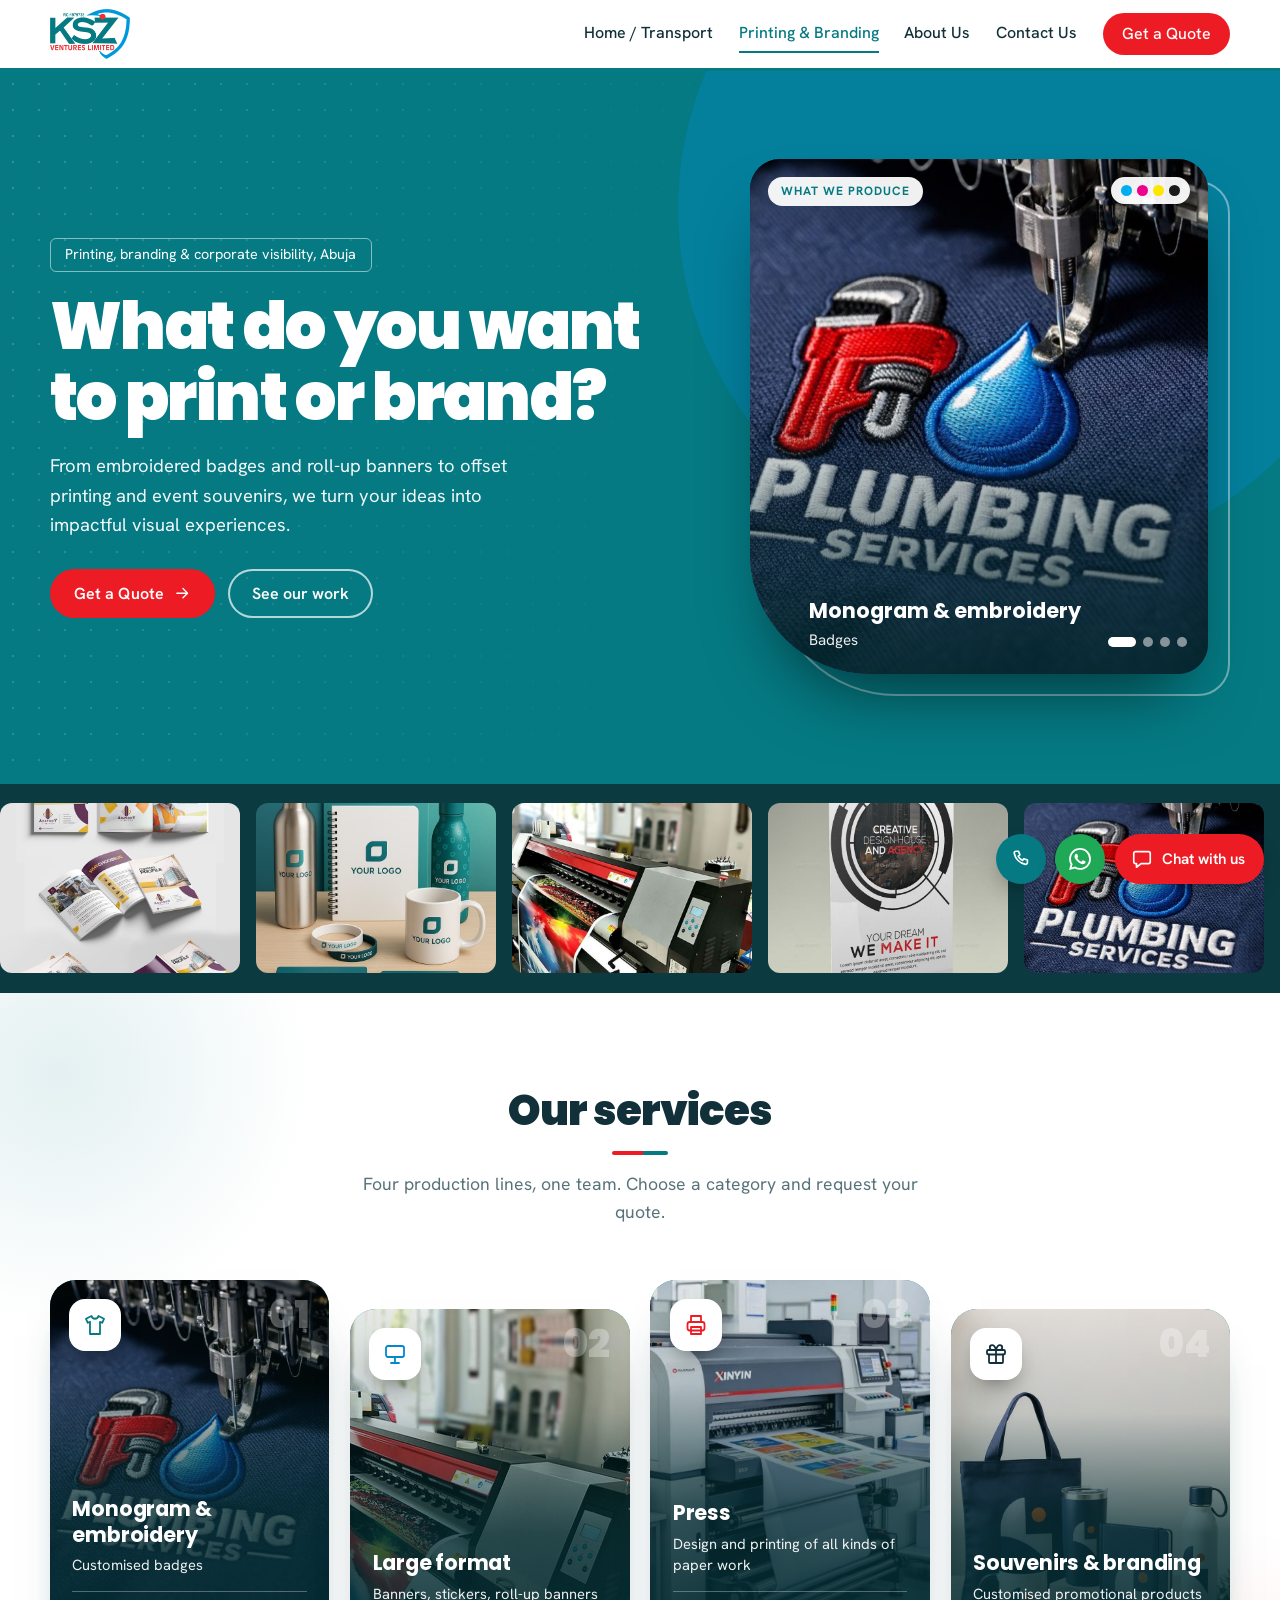
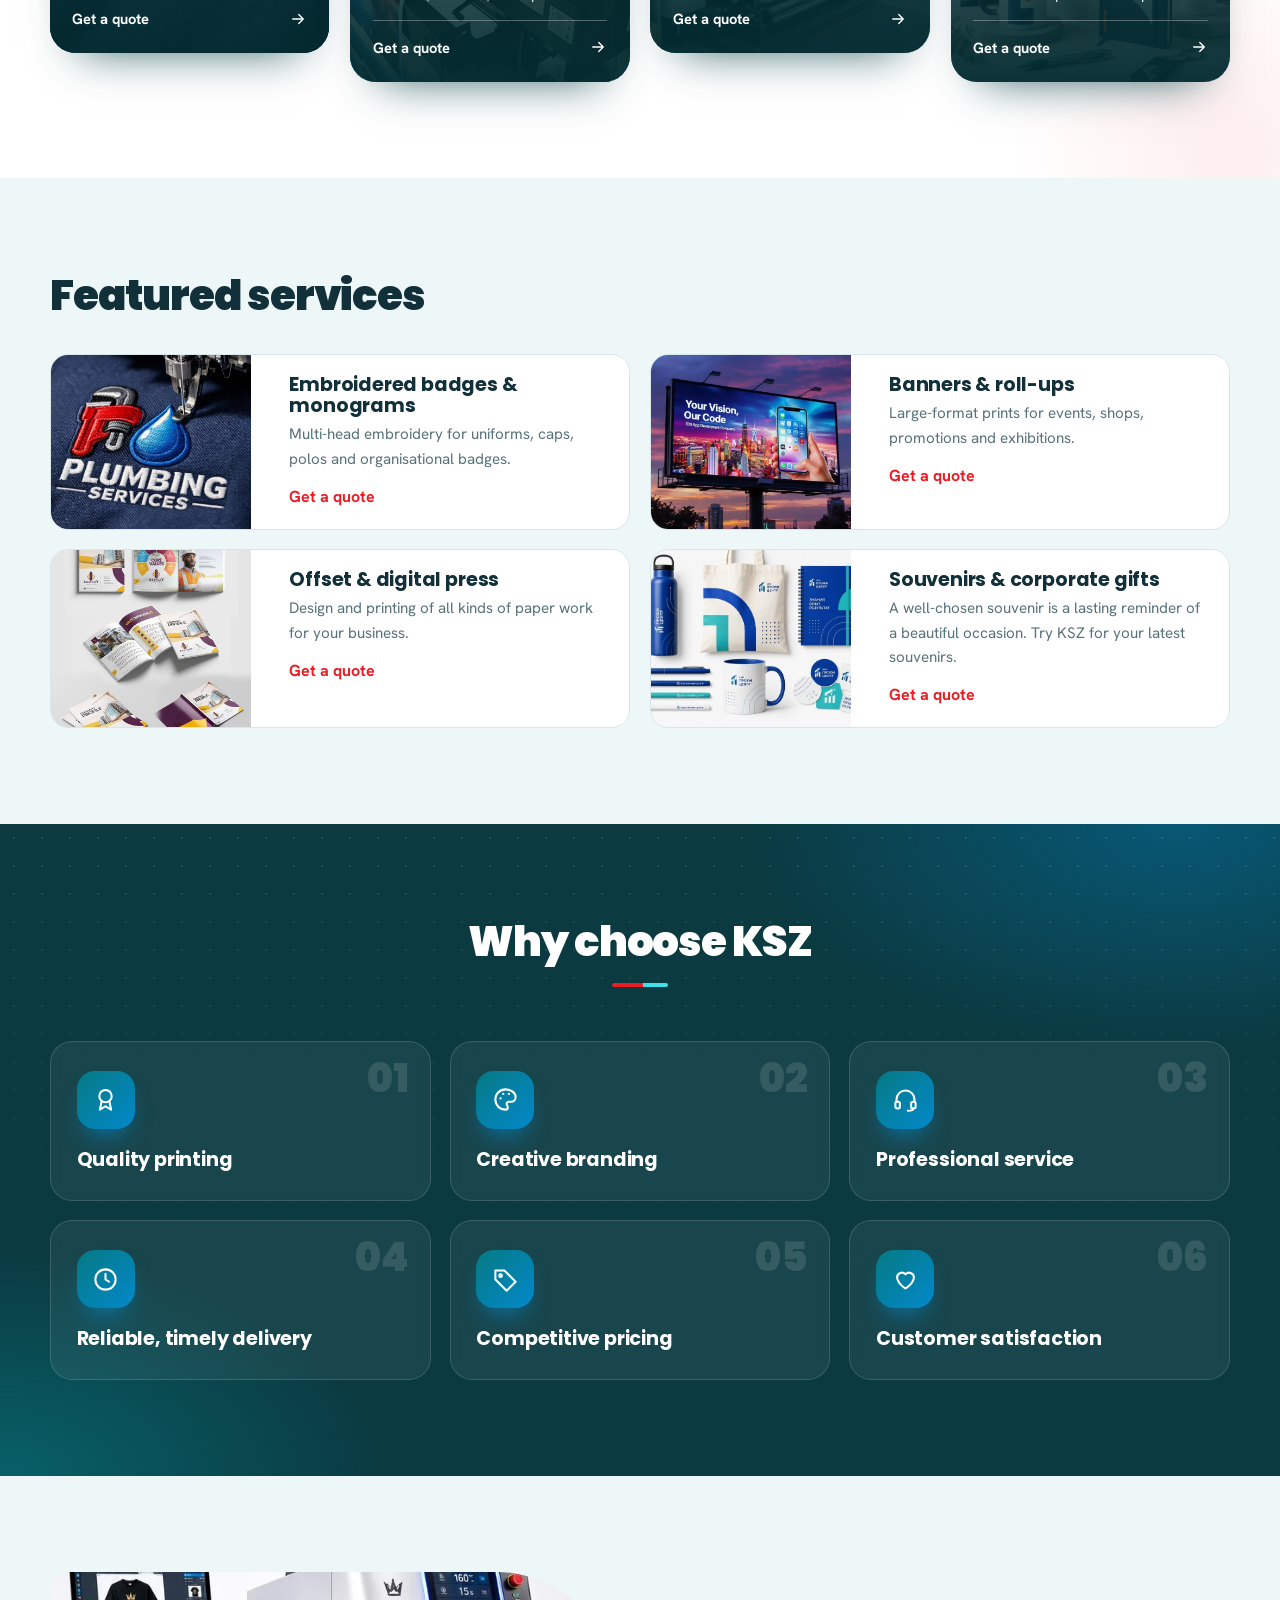
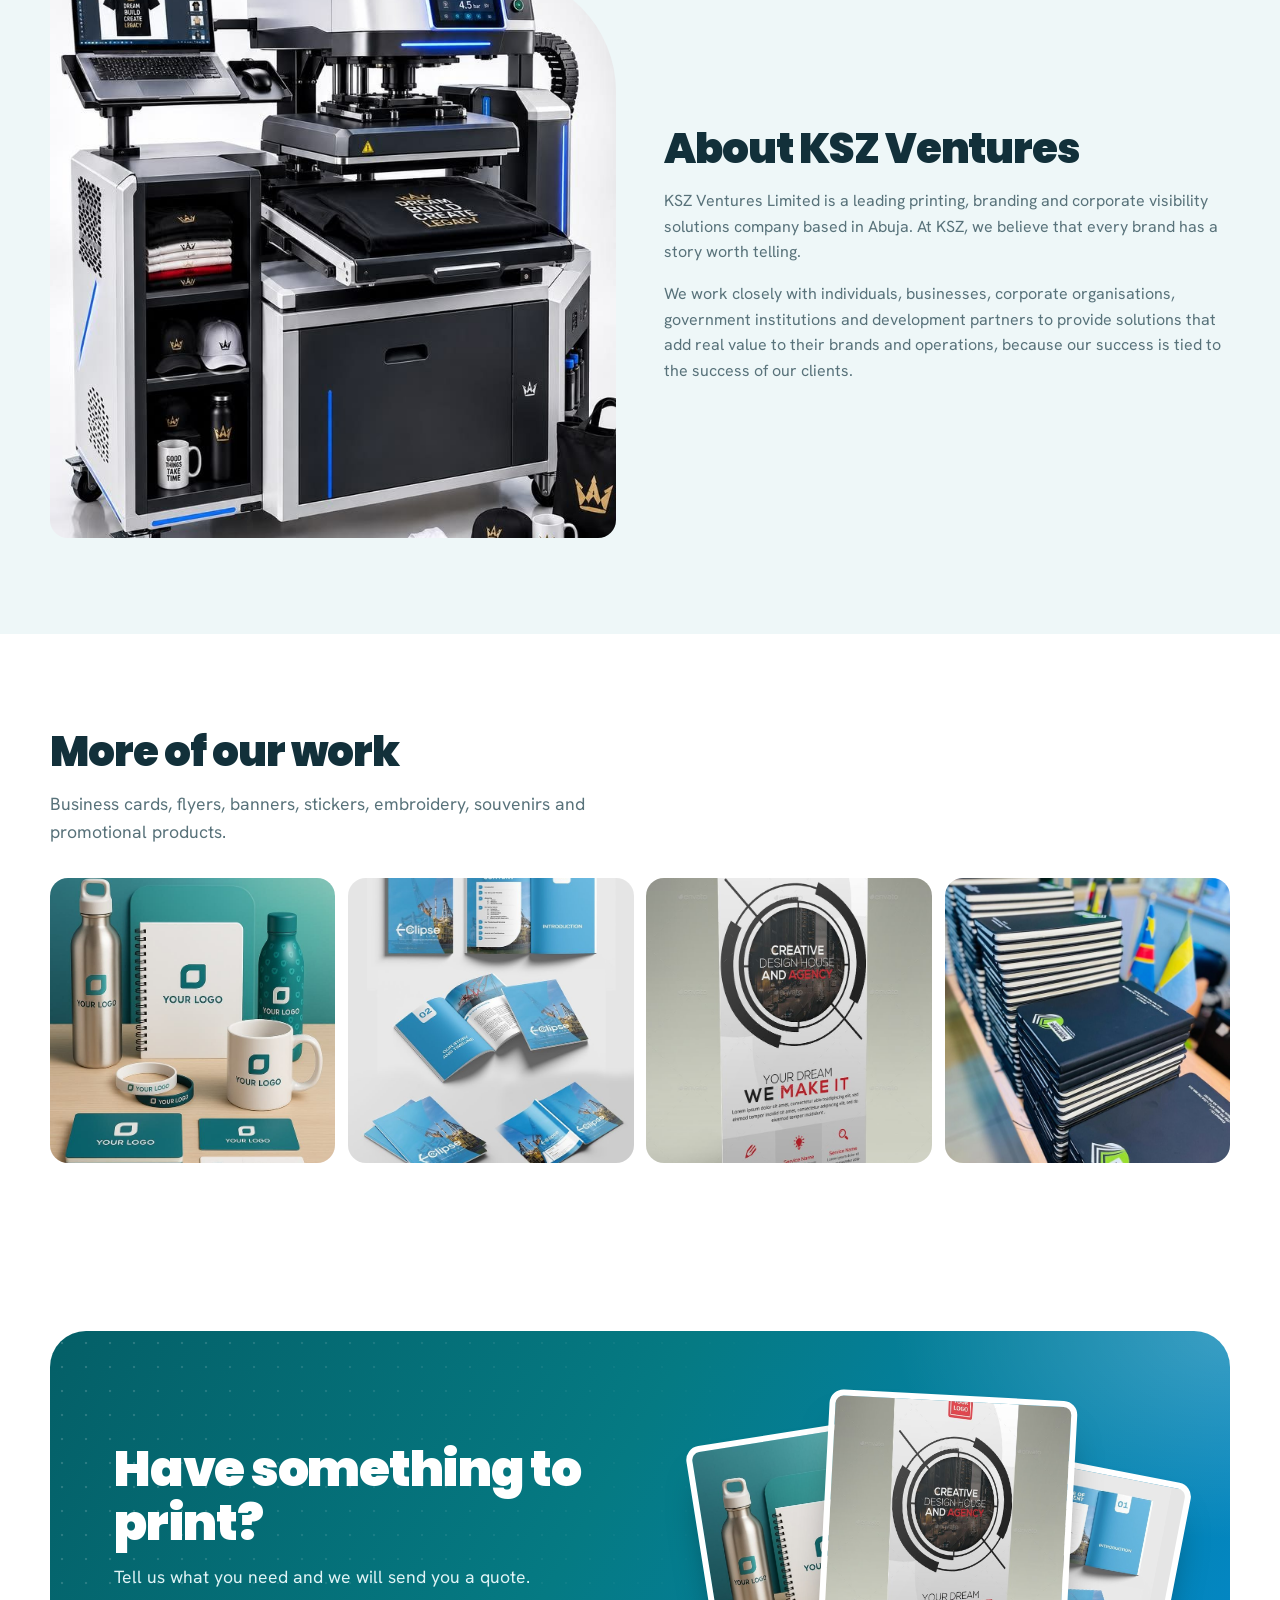
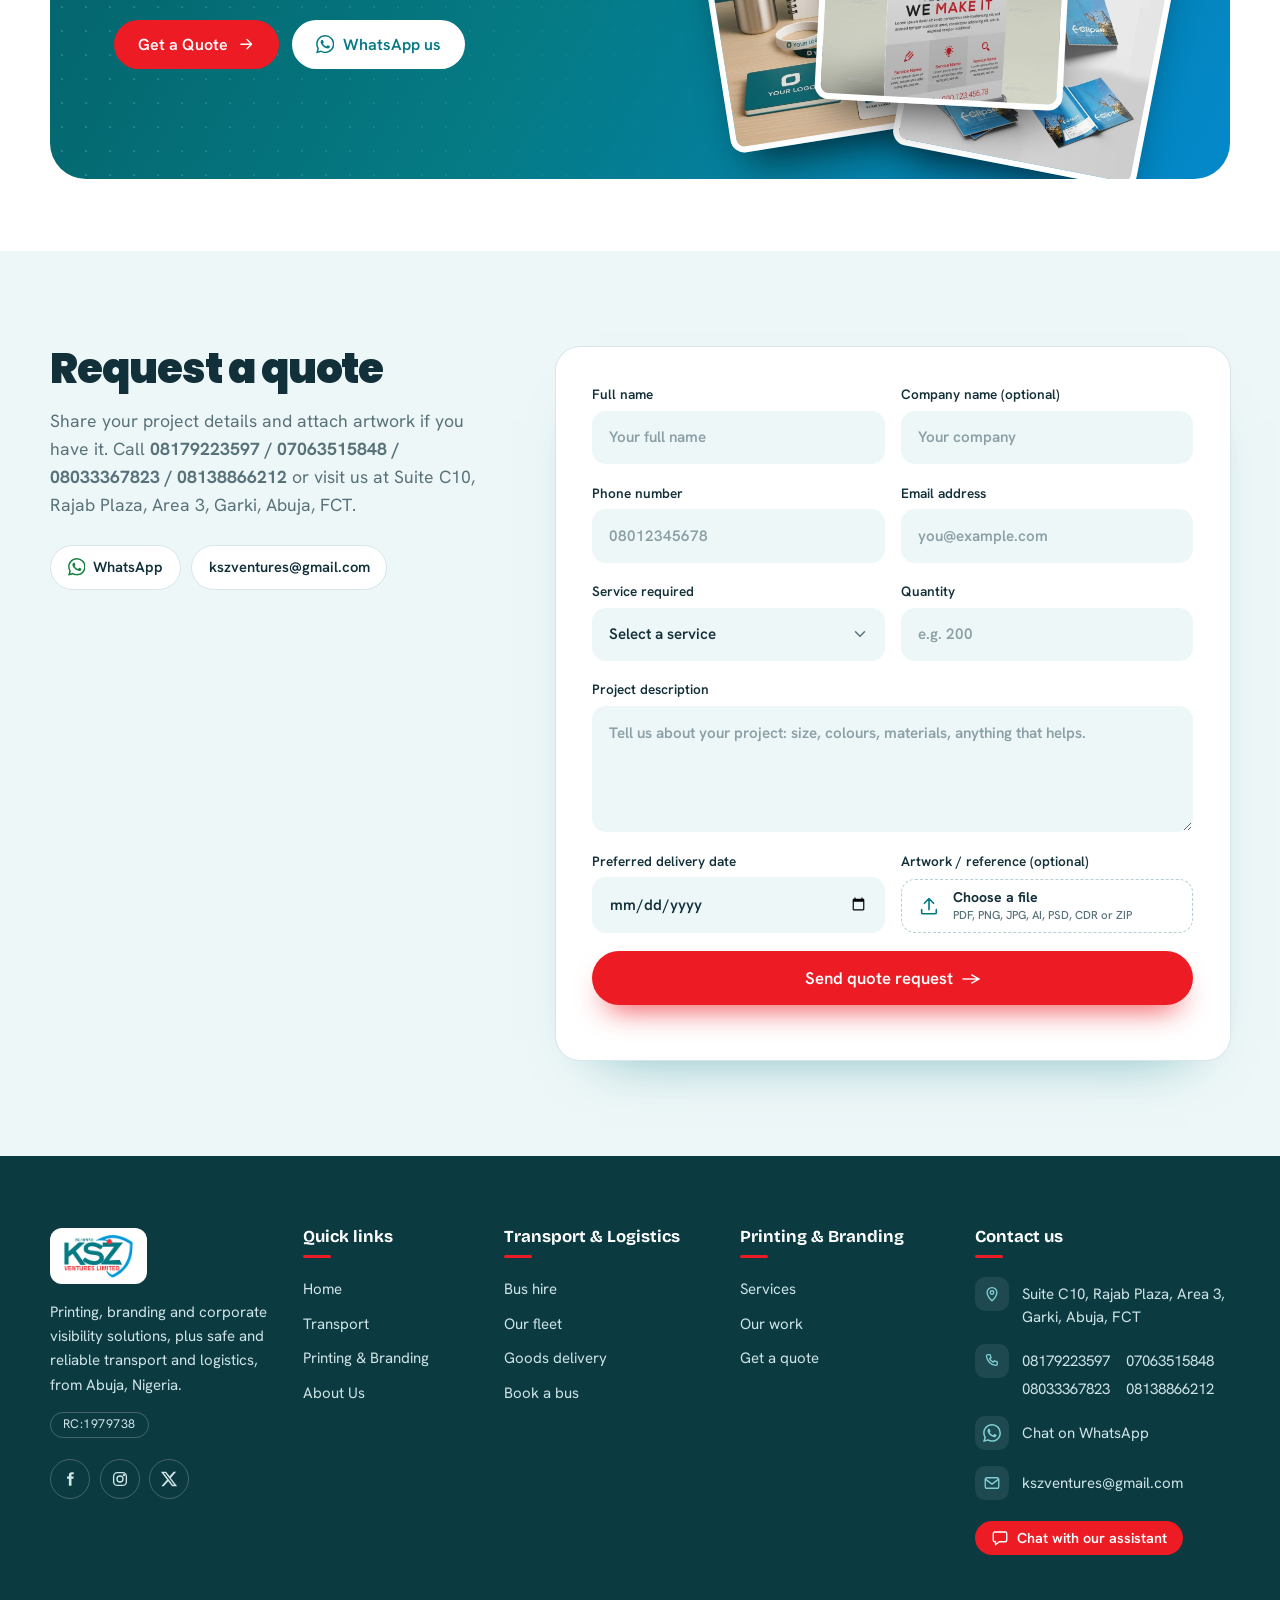
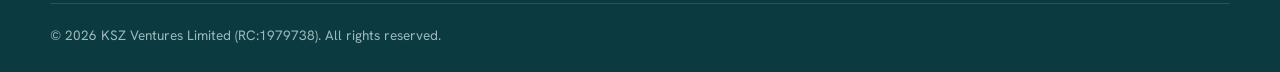
==== commit 55701f55: "Use the supplied media: logo, bus and printing photos Optimised copies of /Media go to assets/img (o" ====
--- a/printing.html
+++ b/printing.html
@@ -1,7 +1,7 @@
 <!DOCTYPE html><html lang="en"><head><meta charset="utf-8"><meta name="viewport" content="width=device-width,initial-scale=1,viewport-fit=cover">
 <title>KSZ Printing &amp; Branding | Printing, Embroidery &amp; Souvenirs in Abuja</title>
 <meta name="description" content="Printing, branding and corporate visibility solutions in Abuja: embroidery, large-format printing, offset press and souvenirs. Get a quote from KSZ Ventures Limited.">
-<link rel="stylesheet" href="css/style.css"><link rel="stylesheet" href="css/printing.css"></head>
+<link rel="stylesheet" href="css/style.css"><link rel="stylesheet" href="css/printing.css"><link rel="icon" type="image/png" href="assets/img/logo.png"></head>
 <body data-page="printing">
 <svg class="sprite" width="0" height="0" aria-hidden="true" focusable="false"><defs>
 <symbol id="i-arrow" viewBox="0 0 24 24"><path d="M5 12h14M13 6l6 6-6 6"/></symbol>
@@ -44,9 +44,9 @@
 <section class="sec soft"><div class="wrap"><h2>Featured services</h2>
  <div class="feat">
  <div class="fi"><div class="img" data-img="embroidery"></div><div><h3>Embroidered badges &amp; monograms</h3><p>Multi-head embroidery for uniforms, caps, polos and organisational badges.</p><a href="#quote" data-service="Monogram / embroidery (badges)">Get a quote</a></div></div>
- <div class="fi"><div class="img" data-img="banner"></div><div><h3>Banners &amp; roll-ups</h3><p>Large-format prints for events, shops, promotions and exhibitions.</p><a href="#quote" data-service="Large format: banners">Get a quote</a></div></div>
+ <div class="fi"><div class="img" data-img="banners"></div><div><h3>Banners &amp; roll-ups</h3><p>Large-format prints for events, shops, promotions and exhibitions.</p><a href="#quote" data-service="Large format: banners">Get a quote</a></div></div>
  <div class="fi"><div class="img" data-img="machine"></div><div><h3>Offset &amp; digital press</h3><p>Design and printing of all kinds of paper work for your business.</p><a href="#quote" data-service="Press / offset printing (paper work)">Get a quote</a></div></div>
- <div class="fi"><div class="img" data-img="gifts"></div><div><h3>Souvenirs &amp; corporate gifts</h3><p>A well-chosen souvenir is a lasting reminder of a beautiful occasion. Try KSZ for your latest souvenirs.</p><a href="#quote" data-service="Souvenirs and branding">Get a quote</a></div></div></div></div></section>
+ <div class="fi"><div class="img" data-img="corpGifts"></div><div><h3>Souvenirs &amp; corporate gifts</h3><p>A well-chosen souvenir is a lasting reminder of a beautiful occasion. Try KSZ for your latest souvenirs.</p><a href="#quote" data-service="Souvenirs and branding">Get a quote</a></div></div></div></div></section>
 
 <section class="sec why-dark"><div class="wrap"><div class="center" data-reveal><h2>Why choose KSZ</h2></div>
  <div class="whyp">
@@ -62,12 +62,12 @@
  <p>We work closely with individuals, businesses, corporate organisations, government institutions and development partners to provide solutions that add real value to their brands and operations, because our success is tied to the success of our clients.</p></div></div></section>
 
 <section class="sec"><div class="wrap"><h2>More of our work</h2><p class="lead">Business cards, flyers, banners, stickers, embroidery, souvenirs and promotional products.</p>
- <div class="mosaic"><div class="img" data-img="cards"></div><div class="img" data-img="stickers"></div><div class="img" data-img="banner"></div><div class="img" data-img="gifts"></div></div></div></section>
+ <div class="mosaic"><div class="img" data-img="cards"></div><div class="img" data-img="flyers"></div><div class="img" data-img="rollup"></div><div class="img" data-img="diaries"></div></div></div></section>
 
 <section class="sec pcta"><div class="wrap"><div class="pcta-card" data-reveal>
  <div class="pcta-copy"><h2>Have something to print?</h2><p class="lead">Tell us what you need and we will send you a quote.</p>
   <div class="btns"><a class="btn red ic-btn" href="#quote">Get a Quote<svg class="i"><use href="#i-arrow"/></svg></a><a class="btn white ic-btn" href="#" data-wa="Hello KSZ Printing, I'd like a quote."><svg class="i"><use href="#i-wa"/></svg>WhatsApp us</a></div></div>
- <div class="pcta-art" aria-hidden="true"><span class="pr p1" data-img="cards"></span><span class="pr p2" data-img="banner"></span><span class="pr p3" data-img="stickers"></span></div>
+ <div class="pcta-art" aria-hidden="true"><span class="pr p1" data-img="cards"></span><span class="pr p2" data-img="rollup"></span><span class="pr p3" data-img="flyers"></span></div>
 </div></div></section>
 
 <section class="sec soft" id="quote"><div class="wrap quote"><div class="q-info" data-reveal><h2>Request a quote</h2><p class="lead">Share your project details and attach artwork if you have it. Call <b data-phones></b> or visit us at <span data-address></span>.</p>
@@ -84,7 +84,7 @@
  <button class="btn red full" type="submit">Send quote request</button><p class="msg" role="status"></p></form></div></section>
 </main>
 <script src="js/config.js"></script><script src="js/main.js"></script><script src="js/forms.js"></script>
-<script>(function(){var k=["machine","cards","banner","stickers","embroidery","souvenirs","gifts","paper"],t=document.getElementById("track");
+<script>(function(){var k=["machine","cards","banner","rollup","embroidery","souvenirs","gifts","paper"],t=document.getElementById("track");
 t.innerHTML=k.concat(k).map(function(n){return '<img class="img" data-img="'+n+'" alt="KSZ printing and branding work">'}).join("");
 document.querySelectorAll("#track [data-img]").forEach(function(el){var u=KSZ.IMAGES[el.dataset.img];el.loading="lazy";el.onerror=function(){el.removeAttribute("src");el.classList.add("img-fallback")};if(u)el.src=u;else el.classList.add("img-fallback")});
 var sh=document.getElementById("show"),s=sh.querySelectorAll(".slide"),d=sh.querySelectorAll(".dots button"),i=0,tm,rm=matchMedia("(prefers-reduced-motion: reduce)").matches;
--- a/css/style.css
+++ b/css/style.css
@@ -139,4 +139,6 @@
 .links.open{display:flex}.links a{padding:.7rem 0}.links .btn{text-align:center}.form{grid-template-columns:1fr}.logo-txt{font-size:.68rem}}
 @media(max-width:560px){.foot-grid{grid-template-columns:1fr}.foot{padding-bottom:4.2rem}.btn{width:auto}.fab-dock{right:.75rem;bottom:.75rem}.chat{right:.5rem;left:.5rem;width:auto;bottom:4.7rem;max-height:calc(100dvh - 6.2rem)}}
 @media(prefers-reduced-motion:reduce){*{animation:none!important;transition:none!important;scroll-behavior:auto!important}}
-.pane{background:var(--teal) center/cover no-repeat}
+.pane{background:var(--teal) center/cover no-repeat}.pane.t{background-position:24% center}
+
+.logo img{display:block;height:50px;width:auto}.logo.light img{height:56px;background:#fff;padding:.4rem .9rem;border-radius:12px}@media(max-width:700px){.logo img{height:42px}}
--- a/css/printing.css
+++ b/css/printing.css
@@ -47,7 +47,7 @@
 .cat{display:grid;grid-template-columns:repeat(4,minmax(0,1fr));gap:1.3rem;margin-top:clamp(2.2rem,5vw,3.4rem);align-items:start;text-align:left}
 .cc{position:relative;display:flex;flex-direction:column;justify-content:flex-end;aspect-ratio:3/4;min-width:0;padding:1.4rem;border-radius:26px;overflow:hidden;isolation:isolate;color:#fff;text-decoration:none;background:linear-gradient(160deg,var(--teal),var(--blue));box-shadow:0 26px 44px -30px rgba(5,60,66,.85);transition:transform .4s cubic-bezier(.2,.7,.2,1),box-shadow .4s}
 .cc-bg{position:absolute;inset:0;z-index:-2;background:transparent center/cover no-repeat;transition:transform .8s cubic-bezier(.2,.7,.2,1)}
-.cc::before{content:"";position:absolute;inset:0;z-index:-1;background:linear-gradient(0deg,rgba(4,44,50,.95) 0%,rgba(4,44,50,.58) 42%,rgba(4,44,50,.06) 76%)}
+.cc::before{content:"";position:absolute;inset:0;z-index:-1;background:linear-gradient(0deg,rgba(4,44,50,.96) 0%,rgba(4,44,50,.78) 40%,rgba(4,44,50,.22) 72%,rgba(4,44,50,.1) 100%)}
 .cc:hover{transform:translateY(-8px);box-shadow:0 38px 56px -28px rgba(5,60,66,.95)}.cc:hover .cc-bg{transform:scale(1.1)}
 .cc-no{position:absolute;right:1.2rem;top:1rem;font:900 2.4rem/1 var(--pop);opacity:.3}
 .cc-ic{position:absolute;left:1.2rem;top:1.2rem;display:grid;place-items:center;width:52px;height:52px;border-radius:16px;background:#fff;color:var(--c,var(--teal));box-shadow:0 12px 24px -10px rgba(0,0,0,.6);transition:transform .35s,background .3s,color .3s}
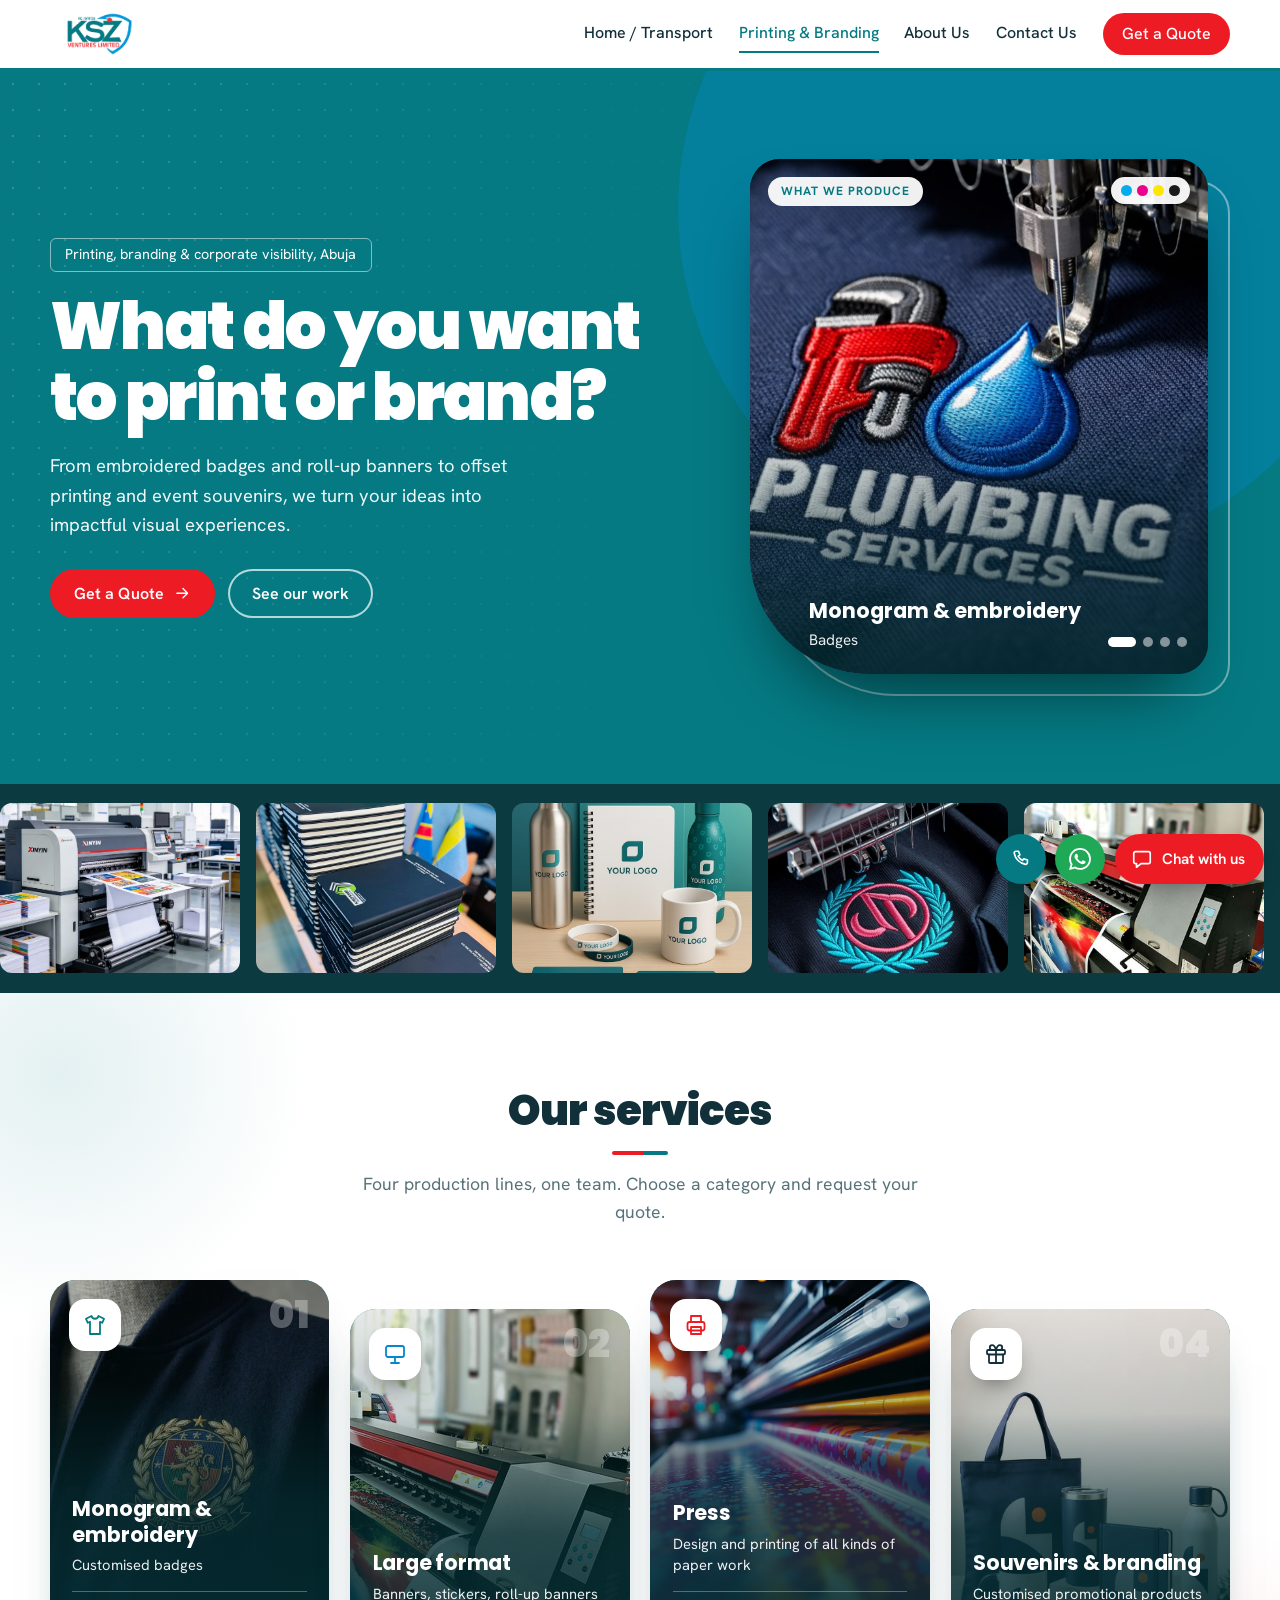
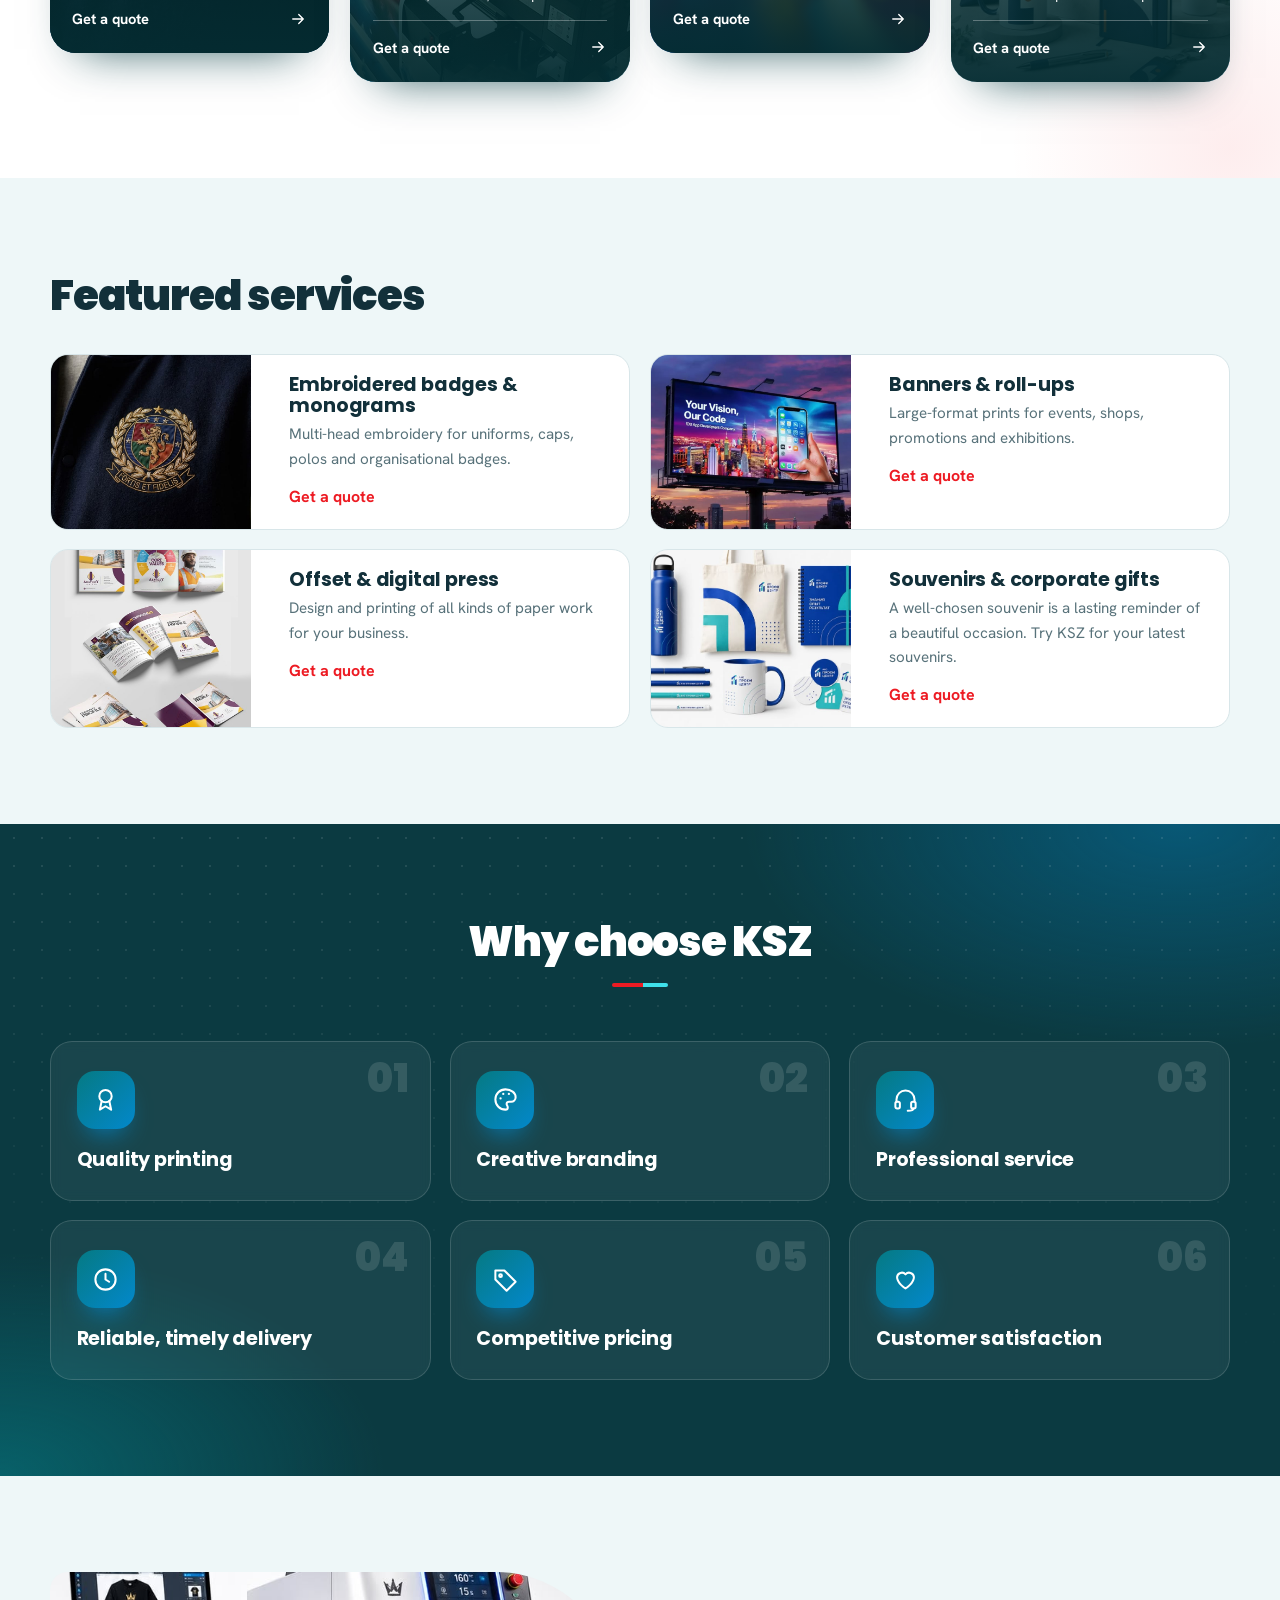
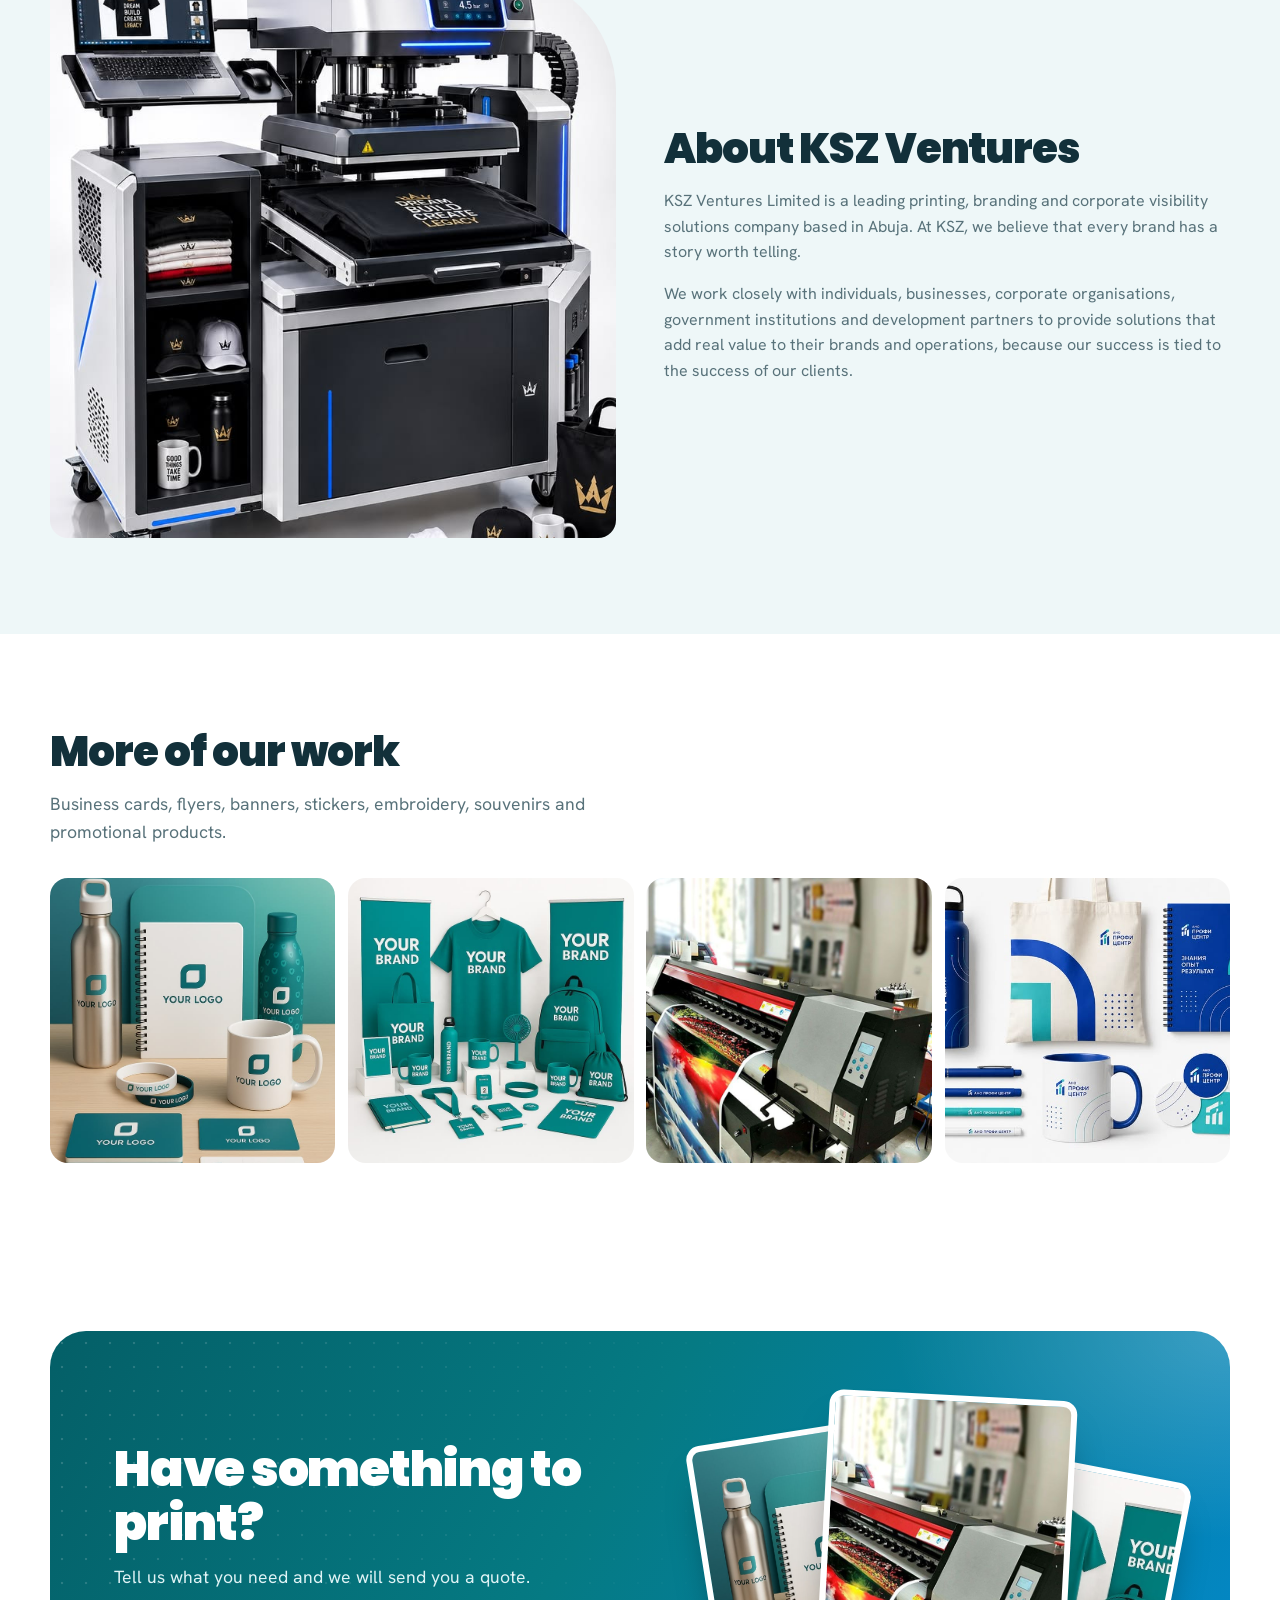
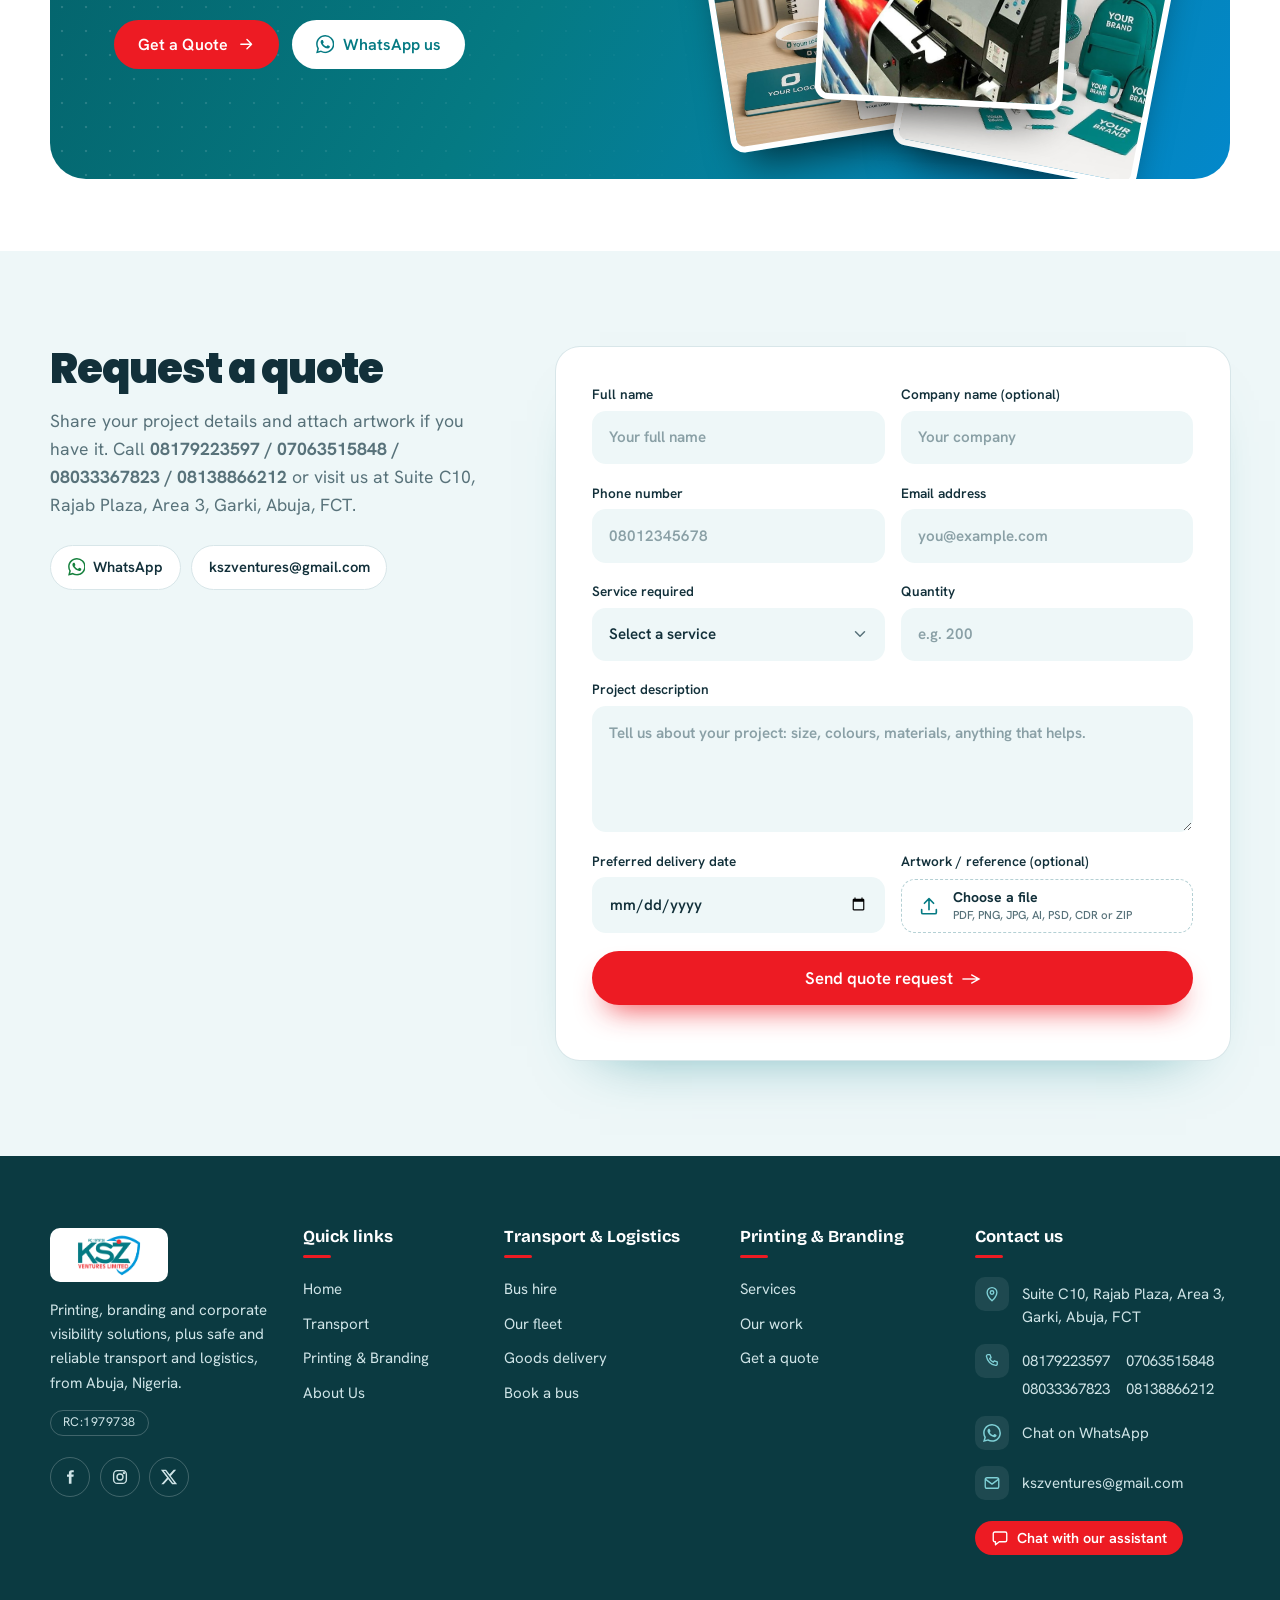
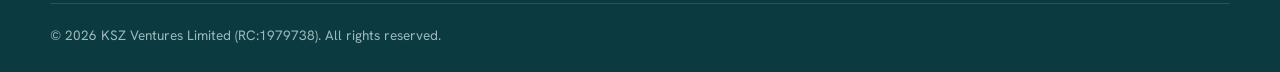
==== commit e6b335c1: "Use local Media images: logo, home banners, transport and printing photos - Header/footer now use Me" ====
--- a/printing.html
+++ b/printing.html
@@ -1,7 +1,7 @@
 <!DOCTYPE html><html lang="en"><head><meta charset="utf-8"><meta name="viewport" content="width=device-width,initial-scale=1,viewport-fit=cover">
 <title>KSZ Printing &amp; Branding | Printing, Embroidery &amp; Souvenirs in Abuja</title>
 <meta name="description" content="Printing, branding and corporate visibility solutions in Abuja: embroidery, large-format printing, offset press and souvenirs. Get a quote from KSZ Ventures Limited.">
-<link rel="stylesheet" href="css/style.css"><link rel="stylesheet" href="css/printing.css"><link rel="icon" type="image/png" href="assets/img/logo.png"></head>
+<link rel="stylesheet" href="css/style.css"><link rel="stylesheet" href="css/printing.css"></head>
 <body data-page="printing">
 <svg class="sprite" width="0" height="0" aria-hidden="true" focusable="false"><defs>
 <symbol id="i-arrow" viewBox="0 0 24 24"><path d="M5 12h14M13 6l6 6-6 6"/></symbol>
@@ -27,7 +27,7 @@
   <figure class="slide on"><img class="img" data-img="embroidery" alt="Embroidered badges and monograms"><figcaption><b>Monogram &amp; embroidery</b><span>Badges</span></figcaption></figure>
   <figure class="slide" aria-hidden="true"><img class="img" data-img="banner" alt="Large-format banners and stickers"><figcaption><b>Large-format printing</b><span>Banners, stickers, roll-up</span></figcaption></figure>
   <figure class="slide" aria-hidden="true"><img class="img" data-img="machine" alt="Offset press printing"><figcaption><b>Press &amp; offset printing</b><span>All kinds of paper work</span></figcaption></figure>
-  <figure class="slide" aria-hidden="true"><img class="img" data-img="gifts" alt="Souvenirs and promotional products"><figcaption><b>Souvenirs &amp; branding</b><span>Promotional products</span></figcaption></figure>
+  <figure class="slide" aria-hidden="true"><img class="img" data-img="souvenirs" alt="Souvenirs and promotional products"><figcaption><b>Souvenirs &amp; branding</b><span>Promotional products</span></figcaption></figure>
   <span class="show-tag">What we produce</span><span class="cmyk" aria-hidden="true"><i></i><i></i><i></i><i></i></span>
   <div class="dots"><button type="button" aria-label="Show Monogram and embroidery" aria-current="true"></button><button type="button" aria-label="Show Large-format printing"></button><button type="button" aria-label="Show Press and offset printing"></button><button type="button" aria-label="Show Souvenirs and branding"></button></div>
  </div></div></div></section>
@@ -36,17 +36,17 @@
 
 <section class="sec cat-sec" id="catalogue"><div class="wrap"><div class="center" data-reveal><h2>Our services</h2><p class="lead">Four production lines, one team. Choose a category and request your quote.</p></div>
  <div class="cat">
- <a class="cc" href="#quote" data-service="Monogram / embroidery (badges)" style="--c:#057A83" data-reveal><span class="cc-bg" data-img="embroidery"></span><span class="cc-no" aria-hidden="true">01</span><span class="cc-ic" aria-hidden="true"><svg class="i"><use href="#i-shirt"/></svg></span><span class="cc-body"><h3>Monogram &amp; embroidery</h3><small>Customised badges</small><span class="cc-go">Get a quote<svg class="i"><use href="#i-arrow"/></svg></span></span></a>
+ <a class="cc" href="#quote" data-service="Monogram / embroidery (badges)" style="--c:#057A83" data-reveal><span class="cc-bg" data-img="badges"></span><span class="cc-no" aria-hidden="true">01</span><span class="cc-ic" aria-hidden="true"><svg class="i"><use href="#i-shirt"/></svg></span><span class="cc-body"><h3>Monogram &amp; embroidery</h3><small>Customised badges</small><span class="cc-go">Get a quote<svg class="i"><use href="#i-arrow"/></svg></span></span></a>
  <a class="cc" href="#quote" data-service="Large format: banners" style="--c:#0388CB;--d:.1s" data-reveal><span class="cc-bg" data-img="banner"></span><span class="cc-no" aria-hidden="true">02</span><span class="cc-ic" aria-hidden="true"><svg class="i"><use href="#i-sign"/></svg></span><span class="cc-body"><h3>Large format</h3><small>Banners, stickers, roll-up banners</small><span class="cc-go">Get a quote<svg class="i"><use href="#i-arrow"/></svg></span></span></a>
  <a class="cc" href="#quote" data-service="Press / offset printing (paper work)" style="--c:#ED1B23;--d:.2s" data-reveal><span class="cc-bg" data-img="paper"></span><span class="cc-no" aria-hidden="true">03</span><span class="cc-ic" aria-hidden="true"><svg class="i"><use href="#i-printer"/></svg></span><span class="cc-body"><h3>Press</h3><small>Design and printing of all kinds of paper work</small><span class="cc-go">Get a quote<svg class="i"><use href="#i-arrow"/></svg></span></span></a>
  <a class="cc" href="#quote" data-service="Souvenirs and branding" style="--c:#12303a;--d:.3s" data-reveal><span class="cc-bg" data-img="souvenirs"></span><span class="cc-no" aria-hidden="true">04</span><span class="cc-ic" aria-hidden="true"><svg class="i"><use href="#i-gift"/></svg></span><span class="cc-body"><h3>Souvenirs &amp; branding</h3><small>Customised promotional products</small><span class="cc-go">Get a quote<svg class="i"><use href="#i-arrow"/></svg></span></span></a></div></div></section>
 
 <section class="sec soft"><div class="wrap"><h2>Featured services</h2>
  <div class="feat">
- <div class="fi"><div class="img" data-img="embroidery"></div><div><h3>Embroidered badges &amp; monograms</h3><p>Multi-head embroidery for uniforms, caps, polos and organisational badges.</p><a href="#quote" data-service="Monogram / embroidery (badges)">Get a quote</a></div></div>
- <div class="fi"><div class="img" data-img="banners"></div><div><h3>Banners &amp; roll-ups</h3><p>Large-format prints for events, shops, promotions and exhibitions.</p><a href="#quote" data-service="Large format: banners">Get a quote</a></div></div>
- <div class="fi"><div class="img" data-img="machine"></div><div><h3>Offset &amp; digital press</h3><p>Design and printing of all kinds of paper work for your business.</p><a href="#quote" data-service="Press / offset printing (paper work)">Get a quote</a></div></div>
- <div class="fi"><div class="img" data-img="corpGifts"></div><div><h3>Souvenirs &amp; corporate gifts</h3><p>A well-chosen souvenir is a lasting reminder of a beautiful occasion. Try KSZ for your latest souvenirs.</p><a href="#quote" data-service="Souvenirs and branding">Get a quote</a></div></div></div></div></section>
+ <div class="fi"><div class="img" data-img="badges"></div><div><h3>Embroidered badges &amp; monograms</h3><p>Multi-head embroidery for uniforms, caps, polos and organisational badges.</p><a href="#quote" data-service="Monogram / embroidery (badges)">Get a quote</a></div></div>
+ <div class="fi"><div class="img" data-img="rollup"></div><div><h3>Banners &amp; roll-ups</h3><p>Large-format prints for events, shops, promotions and exhibitions.</p><a href="#quote" data-service="Large format: banners">Get a quote</a></div></div>
+ <div class="fi"><div class="img" data-img="press"></div><div><h3>Offset &amp; digital press</h3><p>Design and printing of all kinds of paper work for your business.</p><a href="#quote" data-service="Press / offset printing (paper work)">Get a quote</a></div></div>
+ <div class="fi"><div class="img" data-img="gifts"></div><div><h3>Souvenirs &amp; corporate gifts</h3><p>A well-chosen souvenir is a lasting reminder of a beautiful occasion. Try KSZ for your latest souvenirs.</p><a href="#quote" data-service="Souvenirs and branding">Get a quote</a></div></div></div></div></section>
 
 <section class="sec why-dark"><div class="wrap"><div class="center" data-reveal><h2>Why choose KSZ</h2></div>
  <div class="whyp">
@@ -62,12 +62,12 @@
  <p>We work closely with individuals, businesses, corporate organisations, government institutions and development partners to provide solutions that add real value to their brands and operations, because our success is tied to the success of our clients.</p></div></div></section>
 
 <section class="sec"><div class="wrap"><h2>More of our work</h2><p class="lead">Business cards, flyers, banners, stickers, embroidery, souvenirs and promotional products.</p>
- <div class="mosaic"><div class="img" data-img="cards"></div><div class="img" data-img="flyers"></div><div class="img" data-img="rollup"></div><div class="img" data-img="diaries"></div></div></div></section>
+ <div class="mosaic"><div class="img" data-img="cards"></div><div class="img" data-img="stickers"></div><div class="img" data-img="banner"></div><div class="img" data-img="gifts"></div></div></div></section>
 
 <section class="sec pcta"><div class="wrap"><div class="pcta-card" data-reveal>
  <div class="pcta-copy"><h2>Have something to print?</h2><p class="lead">Tell us what you need and we will send you a quote.</p>
   <div class="btns"><a class="btn red ic-btn" href="#quote">Get a Quote<svg class="i"><use href="#i-arrow"/></svg></a><a class="btn white ic-btn" href="#" data-wa="Hello KSZ Printing, I'd like a quote."><svg class="i"><use href="#i-wa"/></svg>WhatsApp us</a></div></div>
- <div class="pcta-art" aria-hidden="true"><span class="pr p1" data-img="cards"></span><span class="pr p2" data-img="rollup"></span><span class="pr p3" data-img="flyers"></span></div>
+ <div class="pcta-art" aria-hidden="true"><span class="pr p1" data-img="cards"></span><span class="pr p2" data-img="banner"></span><span class="pr p3" data-img="stickers"></span></div>
 </div></div></section>
 
 <section class="sec soft" id="quote"><div class="wrap quote"><div class="q-info" data-reveal><h2>Request a quote</h2><p class="lead">Share your project details and attach artwork if you have it. Call <b data-phones></b> or visit us at <span data-address></span>.</p>
@@ -84,7 +84,7 @@
  <button class="btn red full" type="submit">Send quote request</button><p class="msg" role="status"></p></form></div></section>
 </main>
 <script src="js/config.js"></script><script src="js/main.js"></script><script src="js/forms.js"></script>
-<script>(function(){var k=["machine","cards","banner","rollup","embroidery","souvenirs","gifts","paper"],t=document.getElementById("track");
+<script>(function(){var k=["machine","diaries","cards","embCustom","banner","jotter","stickers","embroidery","swag","souvenirs","billboard","gifts","promo","paper","rollupCorp","embProcess","bizFlyer","corpGifts","flyer","brochure","bottles","rollupGreen","badges","rollup","press"],t=document.getElementById("track");
 t.innerHTML=k.concat(k).map(function(n){return '<img class="img" data-img="'+n+'" alt="KSZ printing and branding work">'}).join("");
 document.querySelectorAll("#track [data-img]").forEach(function(el){var u=KSZ.IMAGES[el.dataset.img];el.loading="lazy";el.onerror=function(){el.removeAttribute("src");el.classList.add("img-fallback")};if(u)el.src=u;else el.classList.add("img-fallback")});
 var sh=document.getElementById("show"),s=sh.querySelectorAll(".slide"),d=sh.querySelectorAll(".dots button"),i=0,tm,rm=matchMedia("(prefers-reduced-motion: reduce)").matches;
--- a/css/style.css
+++ b/css/style.css
@@ -14,6 +14,7 @@
 .nav{position:sticky;top:0;z-index:50;background:rgba(255,255,255,.95);backdrop-filter:blur(10px);border-bottom:1px solid var(--line)}
 .nav-in{display:flex;align-items:center;justify-content:space-between;height:68px}
 .logo{display:flex;align-items:center;gap:.6rem;text-decoration:none}.logo-mark{font:800 1.5rem var(--hd);color:var(--teal);border-bottom:3px solid var(--red)}
+.logo-img{display:block;height:46px;width:auto}.logo.light .logo-img{background:#fff;padding:.3rem .7rem;border-radius:10px;height:54px}
 .logo-txt{font:700 .78rem var(--hd);letter-spacing:.04em;color:var(--red)}.logo.light .logo-mark{color:#fff}.logo.light .logo-txt{color:#fff}
 .links{display:flex;align-items:center;gap:1.6rem}.links a{text-decoration:none;font-weight:500;padding:.3rem 0;border-bottom:2px solid transparent}
 .links a:not(.btn):hover,.links a.on{color:var(--teal);border-color:var(--teal)}.links .btn{padding:.6rem 1.2rem;color:#fff}
@@ -139,6 +140,4 @@
 .links.open{display:flex}.links a{padding:.7rem 0}.links .btn{text-align:center}.form{grid-template-columns:1fr}.logo-txt{font-size:.68rem}}
 @media(max-width:560px){.foot-grid{grid-template-columns:1fr}.foot{padding-bottom:4.2rem}.btn{width:auto}.fab-dock{right:.75rem;bottom:.75rem}.chat{right:.5rem;left:.5rem;width:auto;bottom:4.7rem;max-height:calc(100dvh - 6.2rem)}}
 @media(prefers-reduced-motion:reduce){*{animation:none!important;transition:none!important;scroll-behavior:auto!important}}
-.pane{background:var(--teal) center/cover no-repeat}.pane.t{background-position:24% center}
-
-.logo img{display:block;height:50px;width:auto}.logo.light img{height:56px;background:#fff;padding:.4rem .9rem;border-radius:12px}@media(max-width:700px){.logo img{height:42px}}
+.pane{background:var(--teal) center/cover no-repeat}
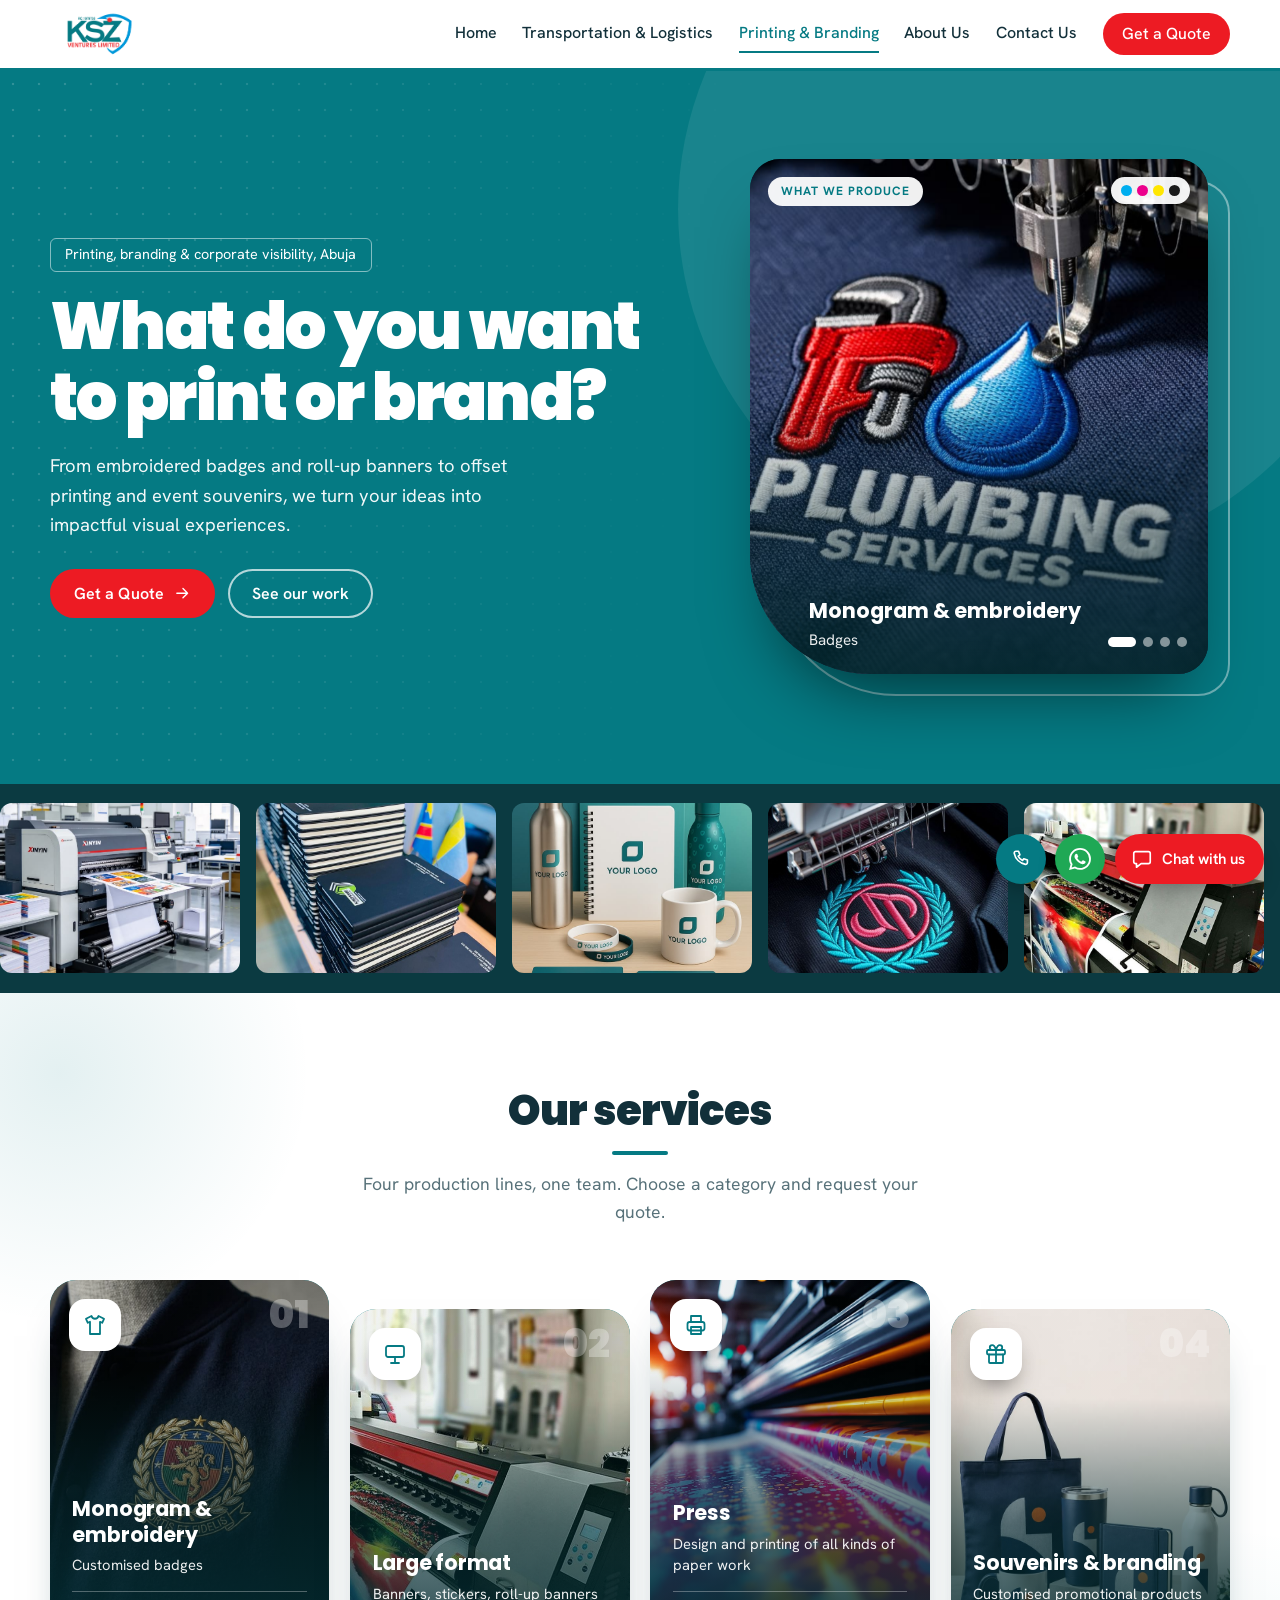
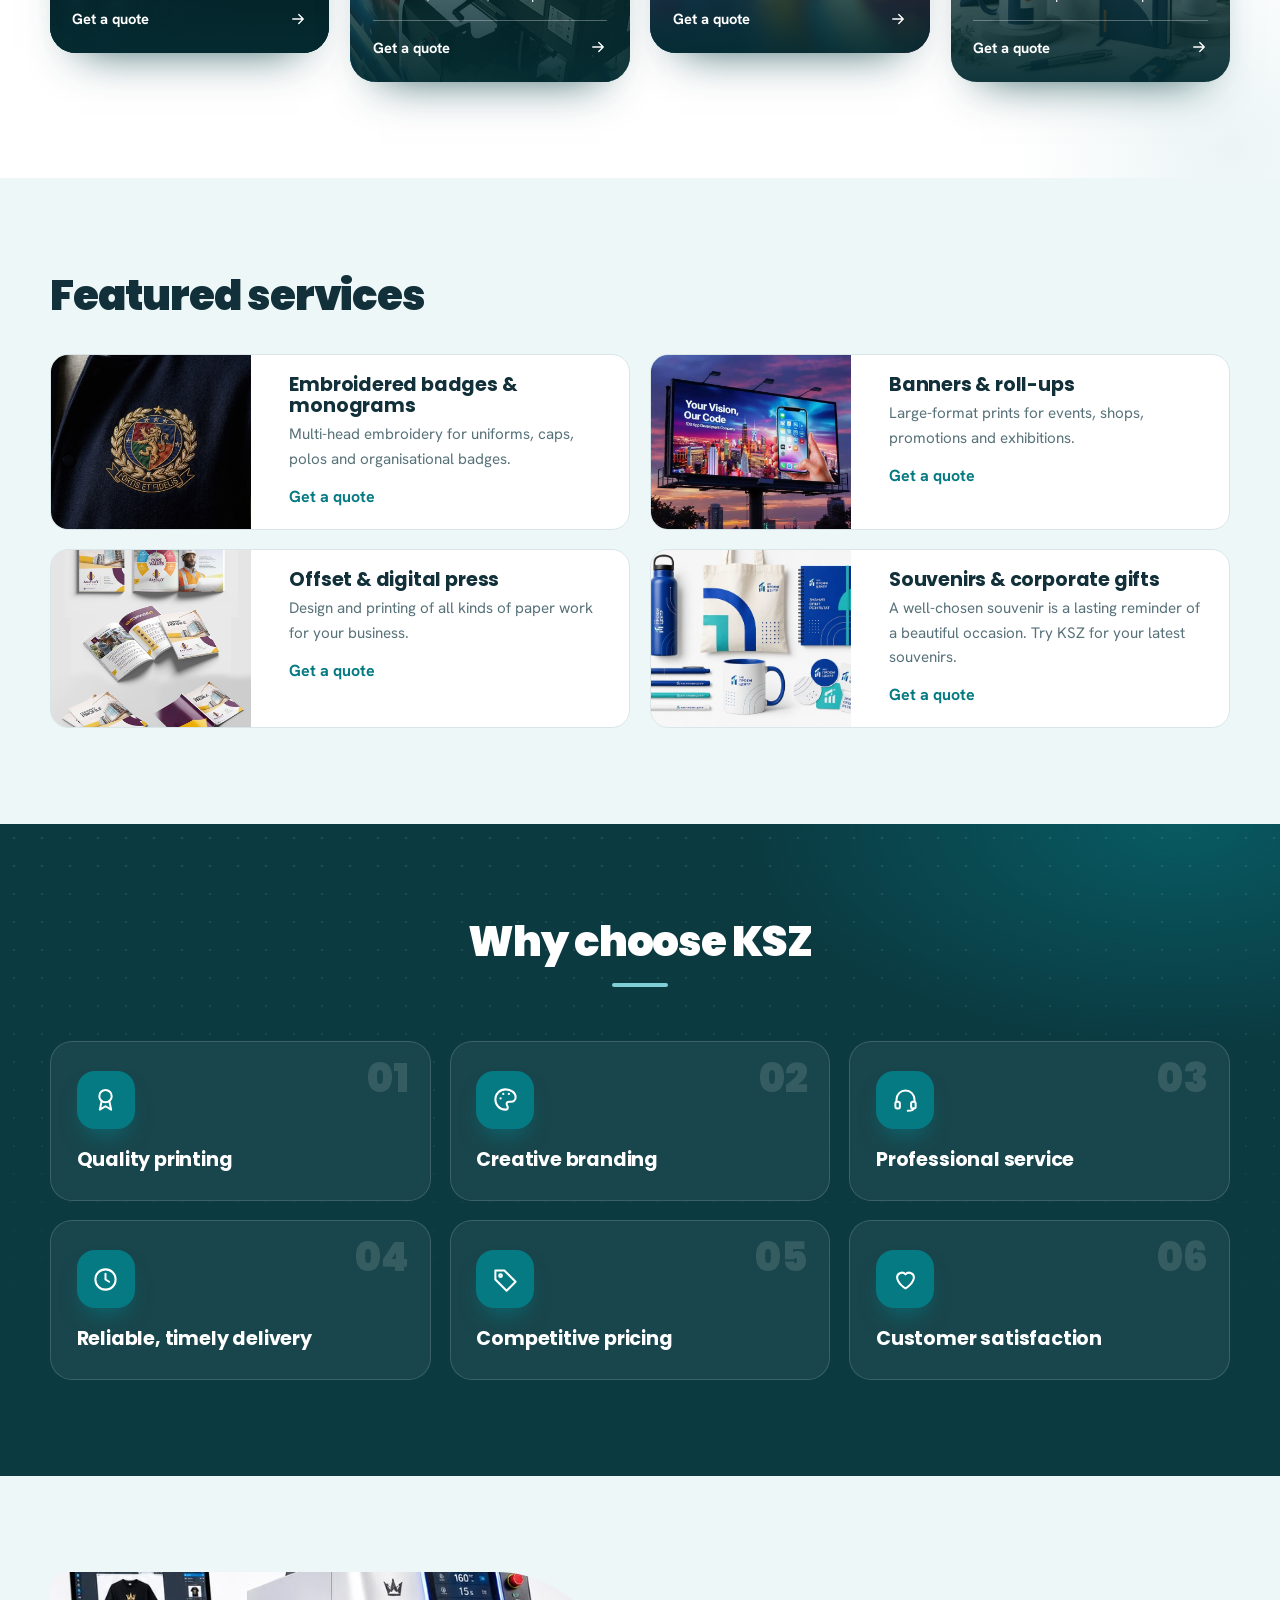
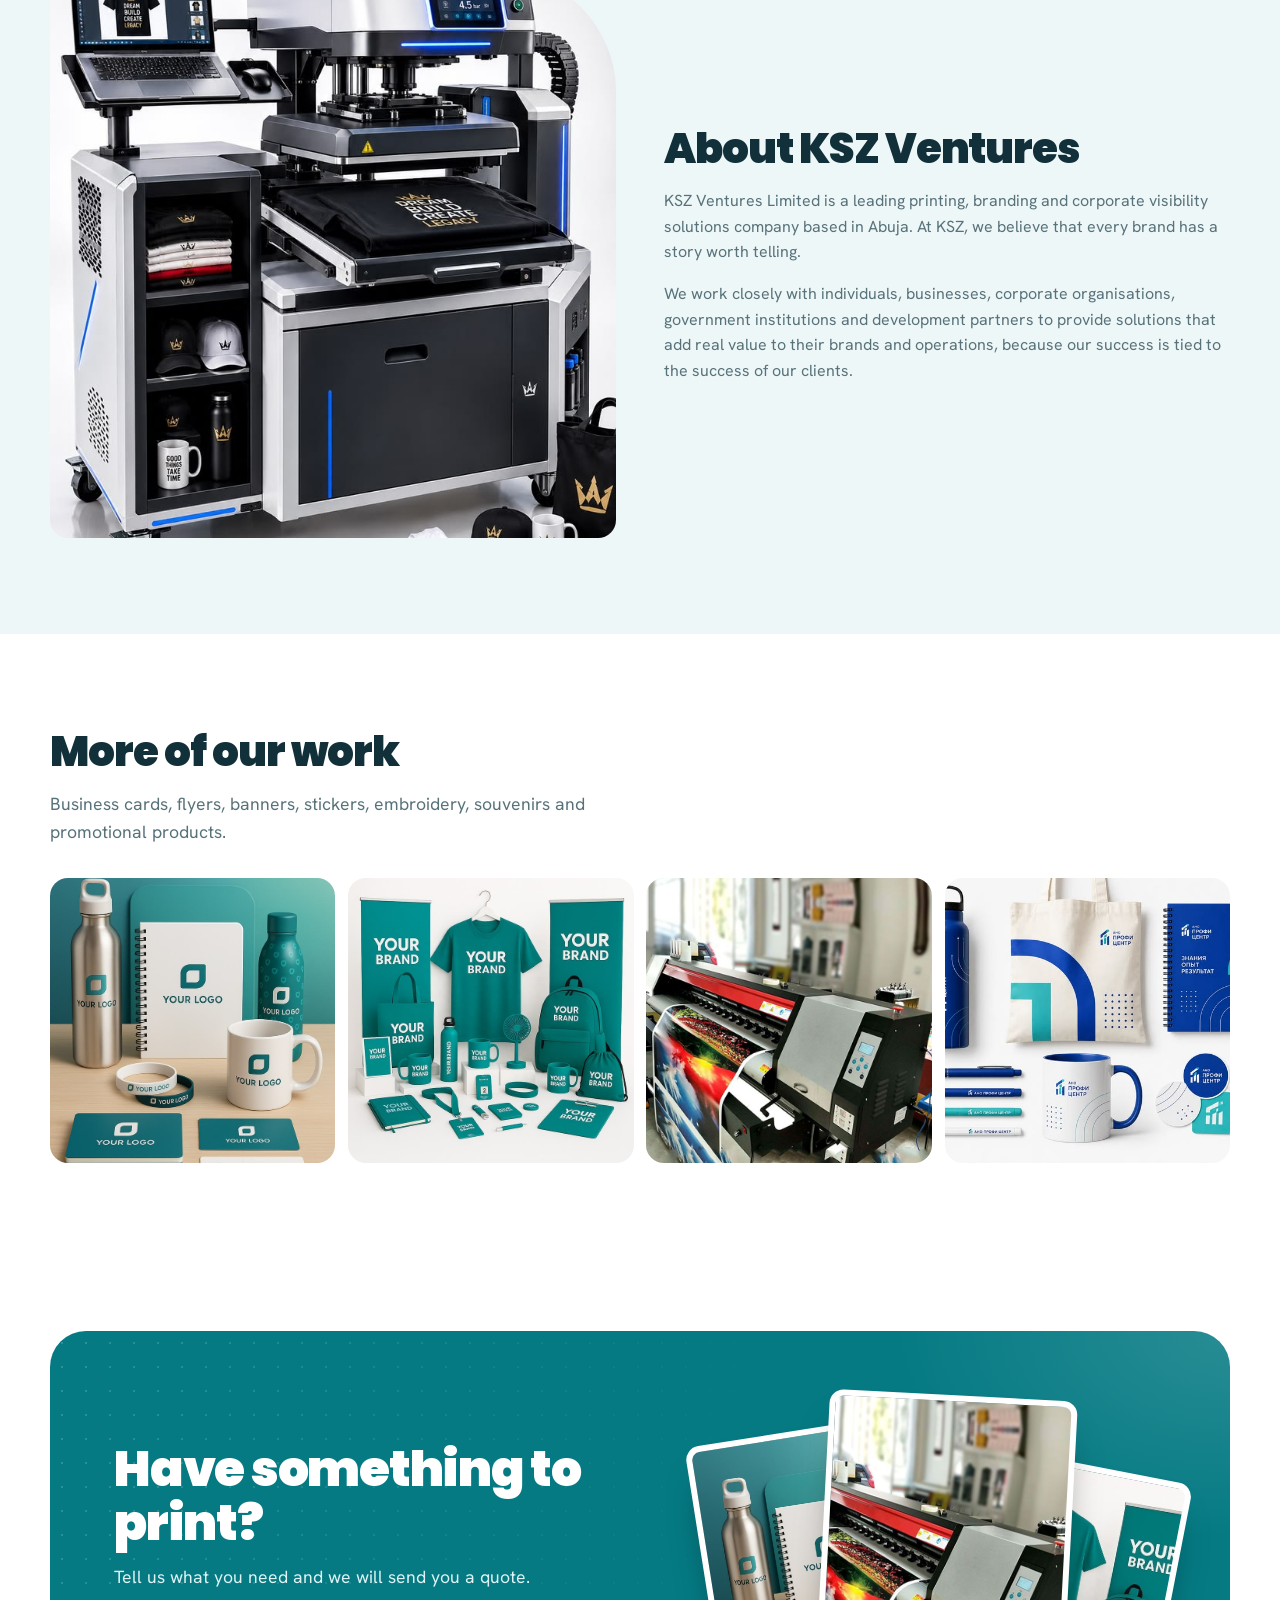
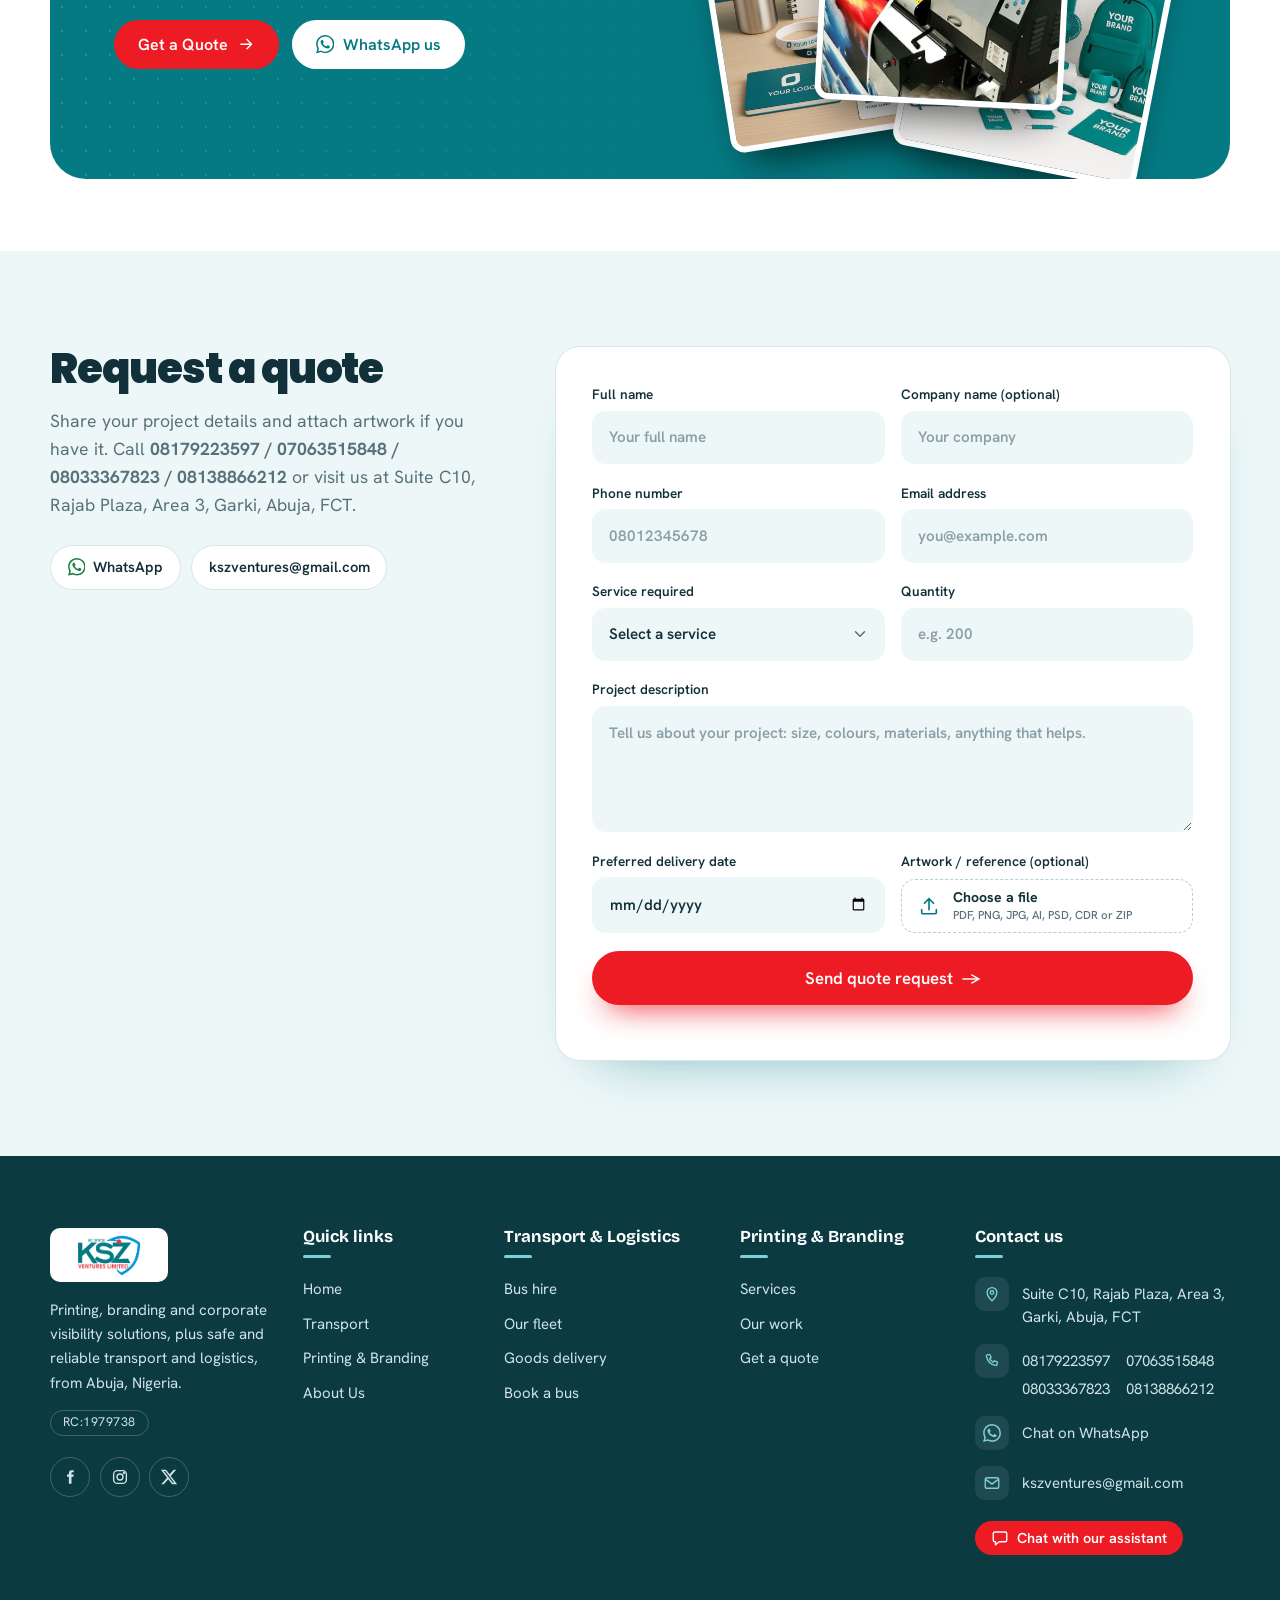
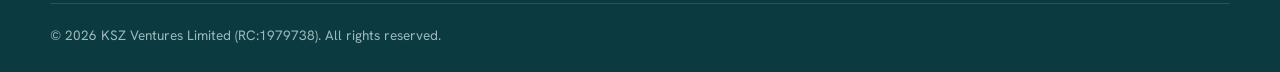
==== commit 837c8ab8: "Unify theme: single text colour and single brand colour on boxes - Remove gradient/red highlight spa" ====
--- a/printing.html
+++ b/printing.html
@@ -36,10 +36,10 @@
 
 <section class="sec cat-sec" id="catalogue"><div class="wrap"><div class="center" data-reveal><h2>Our services</h2><p class="lead">Four production lines, one team. Choose a category and request your quote.</p></div>
  <div class="cat">
- <a class="cc" href="#quote" data-service="Monogram / embroidery (badges)" style="--c:#057A83" data-reveal><span class="cc-bg" data-img="badges"></span><span class="cc-no" aria-hidden="true">01</span><span class="cc-ic" aria-hidden="true"><svg class="i"><use href="#i-shirt"/></svg></span><span class="cc-body"><h3>Monogram &amp; embroidery</h3><small>Customised badges</small><span class="cc-go">Get a quote<svg class="i"><use href="#i-arrow"/></svg></span></span></a>
- <a class="cc" href="#quote" data-service="Large format: banners" style="--c:#0388CB;--d:.1s" data-reveal><span class="cc-bg" data-img="banner"></span><span class="cc-no" aria-hidden="true">02</span><span class="cc-ic" aria-hidden="true"><svg class="i"><use href="#i-sign"/></svg></span><span class="cc-body"><h3>Large format</h3><small>Banners, stickers, roll-up banners</small><span class="cc-go">Get a quote<svg class="i"><use href="#i-arrow"/></svg></span></span></a>
- <a class="cc" href="#quote" data-service="Press / offset printing (paper work)" style="--c:#ED1B23;--d:.2s" data-reveal><span class="cc-bg" data-img="paper"></span><span class="cc-no" aria-hidden="true">03</span><span class="cc-ic" aria-hidden="true"><svg class="i"><use href="#i-printer"/></svg></span><span class="cc-body"><h3>Press</h3><small>Design and printing of all kinds of paper work</small><span class="cc-go">Get a quote<svg class="i"><use href="#i-arrow"/></svg></span></span></a>
- <a class="cc" href="#quote" data-service="Souvenirs and branding" style="--c:#12303a;--d:.3s" data-reveal><span class="cc-bg" data-img="souvenirs"></span><span class="cc-no" aria-hidden="true">04</span><span class="cc-ic" aria-hidden="true"><svg class="i"><use href="#i-gift"/></svg></span><span class="cc-body"><h3>Souvenirs &amp; branding</h3><small>Customised promotional products</small><span class="cc-go">Get a quote<svg class="i"><use href="#i-arrow"/></svg></span></span></a></div></div></section>
+ <a class="cc" href="#quote" data-service="Monogram / embroidery (badges)" data-reveal><span class="cc-bg" data-img="badges"></span><span class="cc-no" aria-hidden="true">01</span><span class="cc-ic" aria-hidden="true"><svg class="i"><use href="#i-shirt"/></svg></span><span class="cc-body"><h3>Monogram &amp; embroidery</h3><small>Customised badges</small><span class="cc-go">Get a quote<svg class="i"><use href="#i-arrow"/></svg></span></span></a>
+ <a class="cc" href="#quote" data-service="Large format: banners" style="--d:.1s" data-reveal><span class="cc-bg" data-img="banner"></span><span class="cc-no" aria-hidden="true">02</span><span class="cc-ic" aria-hidden="true"><svg class="i"><use href="#i-sign"/></svg></span><span class="cc-body"><h3>Large format</h3><small>Banners, stickers, roll-up banners</small><span class="cc-go">Get a quote<svg class="i"><use href="#i-arrow"/></svg></span></span></a>
+ <a class="cc" href="#quote" data-service="Press / offset printing (paper work)" style="--d:.2s" data-reveal><span class="cc-bg" data-img="paper"></span><span class="cc-no" aria-hidden="true">03</span><span class="cc-ic" aria-hidden="true"><svg class="i"><use href="#i-printer"/></svg></span><span class="cc-body"><h3>Press</h3><small>Design and printing of all kinds of paper work</small><span class="cc-go">Get a quote<svg class="i"><use href="#i-arrow"/></svg></span></span></a>
+ <a class="cc" href="#quote" data-service="Souvenirs and branding" style="--d:.3s" data-reveal><span class="cc-bg" data-img="souvenirs"></span><span class="cc-no" aria-hidden="true">04</span><span class="cc-ic" aria-hidden="true"><svg class="i"><use href="#i-gift"/></svg></span><span class="cc-body"><h3>Souvenirs &amp; branding</h3><small>Customised promotional products</small><span class="cc-go">Get a quote<svg class="i"><use href="#i-arrow"/></svg></span></span></a></div></div></section>
 
 <section class="sec soft"><div class="wrap"><h2>Featured services</h2>
  <div class="feat">
--- a/css/style.css
+++ b/css/style.css
@@ -1,5 +1,5 @@
 @import url("https://fonts.googleapis.com/css2?family=Bricolage+Grotesque:opsz,wght@12..96,500;12..96,700;12..96,800&family=Hanken+Grotesk:wght@400;500;600&family=Poppins:wght@700;900&display=swap");
-:root{--teal:#057A83;--blue:#0388CB;--red:#ED1B23;--white:#fff;--ink:#12303a;--mut:#58727a;--soft:#eef7f8;--line:#d8e6e9;--r:18px;--wa:#1fa855;--wa-d:#15803d;
+:root{--teal:#057A83;--teal-l:#7fd0d6;--red:#ED1B23;--cta:var(--red);--white:#fff;--ink:#12303a;--mut:#58727a;--soft:#eef7f8;--line:#d8e6e9;--r:18px;--wa:#1fa855;--wa-d:#15803d;
 --hd:"Bricolage Grotesque",system-ui,sans-serif;--bd:"Hanken Grotesk",system-ui,sans-serif;--pop:"Poppins",system-ui,sans-serif}
 *{box-sizing:border-box;margin:0}html{scroll-behavior:smooth;scroll-padding-top:76px}
 body{font-family:var(--bd);color:var(--ink);line-height:1.6;background:#fff;overflow-x:hidden}
@@ -7,15 +7,15 @@
 h1{font-size:clamp(2.2rem,5.5vw,4rem);font-weight:800}h2{font-size:clamp(1.7rem,3.6vw,2.6rem);font-weight:800}h3{font-size:1.2rem;font-weight:700}
 .wrap{width:min(1180px,100% - 2.5rem);margin-inline:auto}.sec{padding:clamp(3.5rem,8vw,6rem) 0}.soft{background:var(--soft)}
 .lead{color:var(--mut);font-size:1.1rem;max-width:56ch;margin-top:.9rem}.center{text-align:center}.center .lead{margin-inline:auto}
-:focus-visible{outline:3px solid var(--blue);outline-offset:2px}
+:focus-visible{outline:3px solid var(--teal);outline-offset:2px}
 .btn{display:inline-block;border:0;cursor:pointer;font:600 1rem var(--bd);text-decoration:none;padding:.85rem 1.5rem;border-radius:999px;background:var(--teal);color:#fff;transition:transform .2s,background .2s}
-.btn:hover{transform:translateY(-2px)}.btn.red{background:var(--red)}.btn.blue{background:var(--blue)}.btn.ghost{background:transparent;border:2px solid currentColor}.btn.sm{padding:.5rem 1rem;font-size:.9rem}.btn.white{background:#fff;color:var(--teal)}
+.btn:hover{transform:translateY(-2px)}.btn.red{background:var(--cta)}.btn.blue{background:var(--teal)}.btn.ghost{background:transparent;border:2px solid currentColor}.btn.sm{padding:.5rem 1rem;font-size:.9rem}.btn.white{background:#fff;color:var(--teal)}
 /* nav */
 .nav{position:sticky;top:0;z-index:50;background:rgba(255,255,255,.95);backdrop-filter:blur(10px);border-bottom:1px solid var(--line)}
 .nav-in{display:flex;align-items:center;justify-content:space-between;height:68px}
-.logo{display:flex;align-items:center;gap:.6rem;text-decoration:none}.logo-mark{font:800 1.5rem var(--hd);color:var(--teal);border-bottom:3px solid var(--red)}
+.logo{display:flex;align-items:center;gap:.6rem;text-decoration:none}.logo-mark{font:800 1.5rem var(--hd);color:var(--teal);border-bottom:3px solid var(--teal)}
 .logo-img{display:block;height:46px;width:auto}.logo.light .logo-img{background:#fff;padding:.3rem .7rem;border-radius:10px;height:54px}
-.logo-txt{font:700 .78rem var(--hd);letter-spacing:.04em;color:var(--red)}.logo.light .logo-mark{color:#fff}.logo.light .logo-txt{color:#fff}
+.logo-txt{font:700 .78rem var(--hd);letter-spacing:.04em;color:var(--teal)}.logo.light .logo-mark{color:#fff}.logo.light .logo-txt{color:#fff}
 .links{display:flex;align-items:center;gap:1.6rem}.links a{text-decoration:none;font-weight:500;padding:.3rem 0;border-bottom:2px solid transparent}
 .links a:not(.btn):hover,.links a.on{color:var(--teal);border-color:var(--teal)}.links .btn{padding:.6rem 1.2rem;color:#fff}
 .burger{display:none;background:none;border:0;width:44px;height:44px;cursor:pointer}.burger i{display:block;height:2px;background:var(--ink);margin:6px 10px}
@@ -24,7 +24,7 @@
 .foot a{color:inherit;text-decoration:none;transition:color .2s}.foot a:hover{color:#fff}
 .foot-grid{display:grid;grid-template-columns:1.3fr 1fr 1.2fr 1.2fr 1.5fr;gap:2.5rem 2rem}
 .foot h4{color:#fff;font-size:1.05rem;letter-spacing:0;margin-bottom:1.2rem;padding-bottom:.7rem;position:relative}
-.foot h4::after{content:"";position:absolute;left:0;bottom:0;width:28px;height:3px;border-radius:2px;background:var(--red)}
+.foot h4::after{content:"";position:absolute;left:0;bottom:0;width:28px;height:3px;border-radius:2px;background:var(--teal-l)}
 .foot ul{list-style:none;padding:0;display:grid;gap:.65rem}.foot-col li a:hover{text-decoration:underline;text-underline-offset:4px}
 .foot-about{max-width:36ch;margin:1rem 0 .9rem}
 .rc{display:inline-block;border:1px solid rgba(255,255,255,.22);border-radius:999px;padding:.12rem .75rem;font-size:.78rem;letter-spacing:.04em;margin-bottom:1.3rem}
@@ -38,23 +38,23 @@
 .foot-bottom{border-top:1px solid rgba(255,255,255,.12);margin-top:3rem;padding:1.3rem 0 1.6rem;font-size:.85rem;color:rgba(207,228,231,.75)}
 /* images */
 .img{background:#cfe4e7 center/cover no-repeat;border-radius:var(--r);min-height:200px;width:100%;height:100%;object-fit:cover}
-.img-fallback{background:linear-gradient(135deg,var(--teal),var(--blue));min-height:200px}
+.img-fallback{background:var(--teal);min-height:200px}
 /* forms */
 .form{background:#fff;border:1px solid var(--line);border-radius:var(--r);padding:clamp(1.2rem,3vw,2rem);display:grid;grid-template-columns:1fr 1fr;gap:1rem;box-shadow:0 18px 40px -24px rgba(5,122,131,.5)}
 .form label{display:grid;gap:.3rem;font-weight:600;font-size:.9rem}.form .full{grid-column:1/-1}
 .form input,.form select,.form textarea{font:inherit;padding:.75rem .9rem;border:1.5px solid var(--line);border-radius:12px;background:#fff;width:100%}
-.form input:focus,.form select:focus,.form textarea:focus{border-color:var(--blue);outline:none}.form .hp{position:absolute;left:-9999px}
+.form input:focus,.form select:focus,.form textarea:focus{border-color:var(--teal);outline:none}.form .hp{position:absolute;left:-9999px}
 .msg{grid-column:1/-1;font-weight:600}.msg.ok{color:#0a7a3a}.msg.err{color:#c4121a}
 /* chat */
 .fab-dock{position:fixed;right:1rem;bottom:1rem;z-index:60;display:flex;align-items:center;gap:.6rem}
 .fab{display:inline-flex;align-items:center;justify-content:center;gap:.55rem;height:50px;border:0;border-radius:999px;color:#fff;text-decoration:none;cursor:pointer;font:600 .95rem var(--bd);box-shadow:0 10px 24px -8px rgba(0,0,0,.45);transition:transform .2s,box-shadow .2s,background .2s}
 .fab:hover{transform:translateY(-2px);box-shadow:0 14px 28px -8px rgba(0,0,0,.5)}.fab svg{width:22px;height:22px;flex:none}
 .fab.round{width:50px}.fab.call{background:var(--teal)}.fab.wa{background:var(--wa)}.fab.call:hover{background:#046870}.fab.wa:hover{background:var(--wa-d)}
-.chat-fab{background:var(--red);padding:0 1.2rem 0 1rem}.chat-fab:hover{background:#d4141b}
+.chat-fab{background:var(--cta);padding:0 1.2rem 0 1rem}.chat-fab:hover{filter:brightness(.92)}
 .chat{position:fixed;right:1rem;bottom:5.2rem;z-index:61;width:min(380px,100% - 2rem);background:#fff;border:1px solid rgba(5,122,131,.12);border-radius:22px;box-shadow:0 2px 6px rgba(11,58,65,.08),0 30px 70px -12px rgba(11,58,65,.45);display:flex;flex-direction:column;max-height:min(620px,calc(100dvh - 7rem));overflow:hidden;transform-origin:bottom right}
 .chat[hidden]{display:none}.chat:not([hidden]){animation:chatIn .3s cubic-bezier(.2,.8,.2,1)}
 @keyframes chatIn{from{opacity:0;transform:translateY(16px) scale(.95)}to{opacity:1;transform:none}}
-.chat-h{position:relative;overflow:hidden;display:flex;align-items:center;gap:.85rem;padding:1.05rem 1rem 1.05rem 1.1rem;color:#fff;background:linear-gradient(120deg,#045f67 0%,#057A83 55%,#0388CB 100%)}
+.chat-h{position:relative;overflow:hidden;display:flex;align-items:center;gap:.85rem;padding:1.05rem 1rem 1.05rem 1.1rem;color:#fff;background:var(--teal)}
 .chat-h::before{content:"";position:absolute;right:-40px;top:-60px;width:180px;height:180px;border-radius:50%;background:radial-gradient(circle,rgba(255,255,255,.22),transparent 68%);pointer-events:none}
 .chat-av{position:relative;flex:none;display:grid;place-items:center;width:46px;height:46px;border-radius:50%;background:#fff;color:var(--teal);font:900 .82rem var(--pop);letter-spacing:-.02em;box-shadow:0 6px 16px -6px rgba(0,0,0,.5)}
 .chat-av i{position:absolute;right:0;bottom:1px;width:12px;height:12px;border-radius:50%;background:#34d27b;border:2.5px solid #fff}
@@ -65,7 +65,7 @@
 .m{max-width:86%;padding:.65rem .9rem .5rem;font-size:.93rem;line-height:1.5}
 .m time{display:block;margin-top:.2rem;font-size:.68rem;opacity:.6}
 .m.bot{justify-self:start;background:#fff;color:var(--ink);border:1px solid var(--line);border-radius:6px 18px 18px 18px;box-shadow:0 6px 14px -10px rgba(11,58,65,.35)}
-.m.me{justify-self:end;color:#fff;background:linear-gradient(135deg,var(--teal),var(--blue));border-radius:18px 6px 18px 18px;box-shadow:0 8px 18px -10px rgba(3,136,203,.8)}
+.m.me{justify-self:end;color:#fff;background:var(--teal);border-radius:18px 6px 18px 18px;box-shadow:0 8px 18px -10px rgba(5,122,131,.8)}
 .m.me time{text-align:right}
 .m a{display:inline-flex;align-items:center;gap:.25rem;color:var(--teal);font-weight:700;text-decoration:none}.m a::after{content:"\2192";transition:transform .2s}.m a:hover::after{transform:translateX(4px)}
 .m.typing{display:flex;gap:5px;align-items:center;padding:.85rem 1rem}.m.typing i{width:7px;height:7px;border-radius:50%;background:var(--teal);opacity:.35;animation:dot 1s infinite ease-in-out}
@@ -84,14 +84,14 @@
 .chat-f{display:flex;align-items:center;gap:.6rem;padding:.75rem 1rem 1rem;background:#fff;border-top:1px solid var(--line)}
 .chat-f input{flex:1;min-width:0;padding:.78rem 1.1rem;font:inherit;font-size:.95rem;border:1.5px solid transparent;border-radius:999px;background:var(--soft);color:var(--ink);transition:border-color .2s,background .2s,box-shadow .2s}
 .chat-f input::placeholder{color:#7e969d}.chat-f input:focus,.chat-f input:focus-visible{outline:none;background:#fff;border-color:var(--teal);box-shadow:0 0 0 4px rgba(5,122,131,.13)}
-.chat-f button{flex:none;display:grid;place-items:center;width:46px;height:46px;border:0;border-radius:50%;color:#fff;cursor:pointer;background:linear-gradient(135deg,var(--teal),var(--blue));box-shadow:0 10px 20px -8px rgba(3,136,203,.8);transition:transform .2s,box-shadow .2s}
+.chat-f button{flex:none;display:grid;place-items:center;width:46px;height:46px;border:0;border-radius:50%;color:#fff;cursor:pointer;background:var(--teal);box-shadow:0 10px 20px -8px rgba(5,122,131,.8);transition:transform .2s,box-shadow .2s}
 .chat-f button:hover{transform:scale(1.07) rotate(-8deg)}.chat-f button svg{width:20px;height:20px}
 /* home */
 .split{display:grid;grid-template-columns:1fr 1fr;min-height:calc(100vh - 68px)}
 .pane{position:relative;display:flex;flex-direction:column;justify-content:flex-end;padding:clamp(1.5rem,5vw,4rem);color:#fff;text-decoration:none;overflow:hidden;min-height:420px;isolation:isolate}
 .pane::before{content:"";position:absolute;inset:0;background:var(--bg) center/cover;z-index:-2;transition:transform .8s}.pane:hover::before{transform:scale(1.05)}
 .pane::after{content:"";position:absolute;inset:0;z-index:-1;background:linear-gradient(0deg,var(--tint) 10%,rgba(0,0,0,.15))}
-.pane.t{--tint:rgba(3,100,150,.92)}.pane.p{--tint:rgba(4,90,97,.92)}.pane p{max-width:40ch;margin:.8rem 0 1.4rem;opacity:.95}.pane .btn{align-self:flex-start}
+.pane.t{--tint:rgba(4,90,97,.92)}.pane.p{--tint:rgba(4,90,97,.92)}.pane p{max-width:40ch;margin:.8rem 0 1.4rem;opacity:.95}.pane .btn{align-self:flex-start}
 .sprite{position:absolute;width:0;height:0;overflow:hidden}
 .i{width:1.2em;height:1.2em;flex:none;fill:none;stroke:currentColor;stroke-width:1.8;stroke-linecap:round;stroke-linejoin:round}
 body[data-page="home"] h1,body[data-page="home"] h2,body[data-page="transport"] h1,body[data-page="transport"] h2,body[data-page="printing"] h1,body[data-page="printing"] h2{font-family:var(--pop);font-weight:900;letter-spacing:-.025em;line-height:1.08}
@@ -102,13 +102,13 @@
 .about{position:relative;overflow:hidden;background:linear-gradient(180deg,#fff 0%,var(--soft) 100%)}
 .about::before,.about::after{content:"";position:absolute;border-radius:50%;pointer-events:none}
 .about::before{width:520px;height:520px;right:-180px;top:-200px;background:radial-gradient(circle,rgba(5,122,131,.13),transparent 68%)}
-.about::after{width:420px;height:420px;left:-170px;bottom:-190px;background:radial-gradient(circle,rgba(237,27,35,.09),transparent 68%)}
+.about::after{width:420px;height:420px;left:-170px;bottom:-190px;background:radial-gradient(circle,rgba(5,122,131,.09),transparent 68%)}
 .about .wrap{position:relative;z-index:1}
 .about-head{display:grid;grid-template-columns:1.05fr 1fr;gap:1.5rem clamp(2rem,6vw,5rem);align-items:end}
-.about-head h2::after{content:"";display:block;width:64px;height:5px;border-radius:3px;margin-top:1.1rem;background:linear-gradient(90deg,var(--red) 0 55%,var(--teal) 55% 100%)}
+.about-head h2::after{content:"";display:block;width:64px;height:5px;border-radius:3px;margin-top:1.1rem;background:var(--teal)}
 .about-head .lead{margin:0;max-width:none}
 .svc-grid{display:grid;grid-template-columns:repeat(3,1fr);gap:1.5rem;margin-top:clamp(2.2rem,5vw,3.5rem)}
-.svc-card{position:relative;display:flex;flex-direction:column;overflow:hidden;color:inherit;text-decoration:none;background:#fff;border:1px solid var(--line);border-radius:var(--r);padding:2.2rem 1.9rem 1.8rem;box-shadow:0 20px 40px -30px rgba(5,122,131,.55);transition:transform .35s cubic-bezier(.2,.7,.2,1),box-shadow .35s,border-color .35s}
+.svc-card{--c:var(--teal);--cs:rgba(5,122,131,.1);position:relative;display:flex;flex-direction:column;overflow:hidden;color:inherit;text-decoration:none;background:#fff;border:1px solid var(--line);border-radius:var(--r);padding:2.2rem 1.9rem 1.8rem;box-shadow:0 20px 40px -30px rgba(5,122,131,.55);transition:transform .35s cubic-bezier(.2,.7,.2,1),box-shadow .35s,border-color .35s}
 .svc-card::before{content:"";position:absolute;left:0;right:0;top:0;height:5px;background:var(--c)}
 .svc-card::after{content:"";position:absolute;right:-60px;bottom:-60px;width:190px;height:190px;border-radius:50%;background:var(--cs);transition:transform .5s}
 .svc-card:hover{transform:translateY(-8px);border-color:var(--c);box-shadow:0 30px 50px -28px var(--c)}.svc-card:hover::after{transform:scale(1.35)}
@@ -121,7 +121,7 @@
 .svc-go{margin-top:auto;padding-top:1.5rem}.svc-go svg{width:42px;height:42px;padding:10px;border-radius:50%;border:1.5px solid var(--c);color:var(--c);transition:background .3s,color .3s,transform .3s}
 .svc-card:hover .svc-go svg{background:var(--c);color:#fff;transform:translateX(6px)}
 /* vision / mission / values band */
-.vmv{position:relative;overflow:hidden;color:#fff;padding:clamp(3.5rem,8vw,6rem) 0;background:linear-gradient(125deg,#045f67 0%,#057A83 45%,#0388CB 100%)}
+.vmv{position:relative;overflow:hidden;color:#fff;padding:clamp(3.5rem,8vw,6rem) 0;background:var(--teal)}
 .vmv::before{content:"";position:absolute;inset:0;background-image:radial-gradient(rgba(255,255,255,.16) 1.3px,transparent 1.6px);background-size:26px 26px;-webkit-mask-image:linear-gradient(115deg,#000 0%,transparent 55%);mask-image:linear-gradient(115deg,#000 0%,transparent 55%);pointer-events:none}
 .vmv::after{content:"";position:absolute;width:460px;height:460px;right:-140px;top:-170px;border-radius:50%;background:radial-gradient(circle,rgba(255,255,255,.18),transparent 66%);pointer-events:none}
 .vmv-grid{position:relative;z-index:1;display:grid;grid-template-columns:repeat(3,1fr);gap:1.5rem}
@@ -129,7 +129,7 @@
 .vmv-card:hover{transform:translateY(-6px);background:rgba(255,255,255,.17)}
 .vmv-ic{display:grid;place-items:center;width:54px;height:54px;border-radius:50%;background:#fff;color:var(--teal);box-shadow:0 10px 24px -10px rgba(0,0,0,.45)}.vmv-ic svg{width:26px;height:26px}
 .vmv-card h3{color:#fff;font-size:1.45rem;margin-top:1.3rem}
-.vmv-card h3::after{content:"";display:block;width:36px;height:4px;border-radius:2px;background:var(--red);margin:.75rem 0 .9rem}
+.vmv-card h3::after{content:"";display:block;width:36px;height:4px;border-radius:2px;background:#fff;margin:.75rem 0 .9rem}
 .vmv-card p{color:rgba(255,255,255,.92);font-size:1.05rem;line-height:1.65}
 /* gentle reveal on scroll (class added by js, so content is always visible without it) */
 .rv{opacity:0}.rv.in{opacity:1;animation:rise .8s cubic-bezier(.2,.7,.2,1) var(--d,0s) backwards}
--- a/css/printing.css
+++ b/css/printing.css
@@ -6,7 +6,7 @@
 
 /* hero */
 .hero-p{background:var(--teal);color:#fff;position:relative;overflow:hidden}
-.hero-p::after{content:"";position:absolute;right:-8%;top:-30%;width:55vw;aspect-ratio:1;border-radius:50%;background:var(--blue);opacity:.35}
+.hero-p::after{content:"";position:absolute;right:-8%;top:-30%;width:55vw;aspect-ratio:1;border-radius:50%;background:#fff;opacity:.08}
 .hero-p::before{content:"";position:absolute;inset:0;z-index:1;pointer-events:none;background-image:radial-gradient(rgba(255,255,255,.18) 1.3px,transparent 1.6px);background-size:26px 26px;-webkit-mask-image:linear-gradient(100deg,#000 0%,transparent 55%);mask-image:linear-gradient(100deg,#000 0%,transparent 55%)}
 .hero-p .wrap{position:relative;z-index:2;display:grid;grid-template-columns:minmax(0,1.1fr) minmax(0,.9fr);gap:clamp(2rem,5vw,4rem);align-items:center;padding-block:clamp(3rem,7vw,5.5rem)}
 .eyebrow{display:inline-block;border:1px solid rgba(255,255,255,.5);padding:.3rem .9rem;border-radius:6px;font-size:.9rem;margin-bottom:1.2rem}
@@ -14,7 +14,7 @@
 .hero-p .btns{display:flex;flex-wrap:wrap;gap:.8rem}
 .show{position:relative;width:100%;max-width:480px;justify-self:end;padding:0 22px 22px 0}
 .show::before{content:"";position:absolute;inset:22px 0 0 22px;border:2px solid rgba(255,255,255,.42);border-radius:32px 32px 32px 124px}
-.show-frame{position:relative;aspect-ratio:4/4.5;border-radius:30px 30px 30px 120px;overflow:hidden;background:linear-gradient(135deg,#0b3a41,var(--blue));box-shadow:0 40px 70px -28px rgba(0,0,0,.6)}
+.show-frame{position:relative;aspect-ratio:4/4.5;border-radius:30px 30px 30px 120px;overflow:hidden;background:#0b3a41;box-shadow:0 40px 70px -28px rgba(0,0,0,.6)}
 .slide{position:absolute;inset:0;margin:0;opacity:0;visibility:hidden;transition:opacity .9s ease,visibility .9s}
 .slide.on{opacity:1;visibility:visible}
 .slide .img{position:absolute;inset:0;height:100%;min-height:0;border-radius:0;transform:scale(1.02)}
@@ -41,13 +41,13 @@
 /* our services */
 .cat-sec{position:relative;overflow:hidden}
 .cat-sec::before{content:"";position:absolute;left:-200px;top:-180px;width:520px;height:520px;border-radius:50%;background:radial-gradient(circle,rgba(5,122,131,.11),transparent 68%);pointer-events:none}
-.cat-sec::after{content:"";position:absolute;right:-180px;bottom:-200px;width:460px;height:460px;border-radius:50%;background:radial-gradient(circle,rgba(237,27,35,.08),transparent 68%);pointer-events:none}
+.cat-sec::after{content:"";position:absolute;right:-180px;bottom:-200px;width:460px;height:460px;border-radius:50%;background:radial-gradient(circle,rgba(5,122,131,.08),transparent 68%);pointer-events:none}
 .cat-sec .wrap{position:relative;z-index:1}
-.cat-sec h2::after{content:"";display:block;width:56px;height:4px;border-radius:2px;margin:1.1rem auto 0;background:linear-gradient(90deg,var(--red) 0 55%,var(--teal) 55% 100%)}
+.cat-sec h2::after{content:"";display:block;width:56px;height:4px;border-radius:2px;margin:1.1rem auto 0;background:var(--teal)}
 .cat{display:grid;grid-template-columns:repeat(4,minmax(0,1fr));gap:1.3rem;margin-top:clamp(2.2rem,5vw,3.4rem);align-items:start;text-align:left}
-.cc{position:relative;display:flex;flex-direction:column;justify-content:flex-end;aspect-ratio:3/4;min-width:0;padding:1.4rem;border-radius:26px;overflow:hidden;isolation:isolate;color:#fff;text-decoration:none;background:linear-gradient(160deg,var(--teal),var(--blue));box-shadow:0 26px 44px -30px rgba(5,60,66,.85);transition:transform .4s cubic-bezier(.2,.7,.2,1),box-shadow .4s}
+.cc{position:relative;display:flex;flex-direction:column;justify-content:flex-end;aspect-ratio:3/4;min-width:0;padding:1.4rem;border-radius:26px;overflow:hidden;isolation:isolate;color:#fff;text-decoration:none;background:var(--teal);box-shadow:0 26px 44px -30px rgba(5,60,66,.85);transition:transform .4s cubic-bezier(.2,.7,.2,1),box-shadow .4s}
 .cc-bg{position:absolute;inset:0;z-index:-2;background:transparent center/cover no-repeat;transition:transform .8s cubic-bezier(.2,.7,.2,1)}
-.cc::before{content:"";position:absolute;inset:0;z-index:-1;background:linear-gradient(0deg,rgba(4,44,50,.96) 0%,rgba(4,44,50,.78) 40%,rgba(4,44,50,.22) 72%,rgba(4,44,50,.1) 100%)}
+.cc::before{content:"";position:absolute;inset:0;z-index:-1;background:linear-gradient(0deg,rgba(4,44,50,.95) 0%,rgba(4,44,50,.58) 42%,rgba(4,44,50,.06) 76%)}
 .cc:hover{transform:translateY(-8px);box-shadow:0 38px 56px -28px rgba(5,60,66,.95)}.cc:hover .cc-bg{transform:scale(1.1)}
 .cc-no{position:absolute;right:1.2rem;top:1rem;font:900 2.4rem/1 var(--pop);opacity:.3}
 .cc-ic{position:absolute;left:1.2rem;top:1.2rem;display:grid;place-items:center;width:52px;height:52px;border-radius:16px;background:#fff;color:var(--c,var(--teal));box-shadow:0 12px 24px -10px rgba(0,0,0,.6);transition:transform .35s,background .3s,color .3s}
@@ -59,19 +59,19 @@
 /* featured services */
 .feat{display:grid;grid-template-columns:repeat(2,minmax(0,1fr));gap:1.2rem;margin-top:2.2rem}
 .fi{display:grid;grid-template-columns:200px minmax(0,1fr);gap:1.2rem;border:1px solid var(--line);border-radius:var(--r);overflow:hidden;background:#fff}.fi .img{border-radius:0;min-height:170px}.fi div:last-child{padding:1.2rem}
-.fi p{color:var(--mut);margin:.4rem 0 .8rem;font-size:.95rem}.fi a{color:var(--red);font-weight:700;text-decoration:none}
+.fi p{color:var(--mut);margin:.4rem 0 .8rem;font-size:.95rem}.fi a{color:var(--teal);font-weight:700;text-decoration:none}
 
 /* why choose KSZ */
-.why-dark{position:relative;overflow:hidden;color:#fff;background:radial-gradient(700px 360px at 92% 0%,rgba(3,136,203,.38),transparent 62%),radial-gradient(620px 360px at 0% 100%,rgba(5,122,131,.6),transparent 62%),#0b3a41}
+.why-dark{position:relative;overflow:hidden;color:#fff;background:radial-gradient(700px 360px at 92% 0%,rgba(5,122,131,.5),transparent 62%),#0b3a41}
 .why-dark::before{content:"";position:absolute;inset:0;pointer-events:none;background-image:radial-gradient(rgba(255,255,255,.11) 1.2px,transparent 1.5px);background-size:28px 28px;-webkit-mask-image:linear-gradient(180deg,#000,transparent 85%);mask-image:linear-gradient(180deg,#000,transparent 85%)}
 .why-dark .wrap{position:relative}.why-dark h2{color:#fff}
-.why-dark h2::after{content:"";display:block;width:56px;height:4px;border-radius:2px;margin:1.1rem auto 0;background:linear-gradient(90deg,var(--red) 0 55%,#3fe0ea 55% 100%)}
+.why-dark h2::after{content:"";display:block;width:56px;height:4px;border-radius:2px;margin:1.1rem auto 0;background:var(--teal-l)}
 .whyp{display:grid;grid-template-columns:repeat(3,minmax(0,1fr));gap:1.2rem;margin-top:clamp(2.2rem,5vw,3.4rem)}
 .wy{position:relative;display:flex;flex-direction:column;gap:1.2rem;min-width:0;padding:1.8rem 1.6rem 1.7rem;border-radius:22px;overflow:hidden;background:rgba(255,255,255,.06);border:1px solid rgba(255,255,255,.15);-webkit-backdrop-filter:blur(6px);backdrop-filter:blur(6px);transition:transform .35s cubic-bezier(.2,.7,.2,1),background .35s,border-color .35s}
-.wy::after{content:"";position:absolute;left:0;bottom:0;height:3px;width:0;background:linear-gradient(90deg,var(--red),#3fe0ea);transition:width .5s}
-.wy:hover{transform:translateY(-6px);background:rgba(255,255,255,.1);border-color:rgba(63,224,234,.55)}.wy:hover::after{width:100%}
+.wy::after{content:"";position:absolute;left:0;bottom:0;height:3px;width:0;background:var(--teal-l);transition:width .5s}
+.wy:hover{transform:translateY(-6px);background:rgba(255,255,255,.1);border-color:rgba(127,208,214,.55)}.wy:hover::after{width:100%}
 .wy-n{position:absolute;right:1.3rem;top:1rem;font:900 2.5rem/1 var(--pop);opacity:.12}
-.wy-ic{display:grid;place-items:center;width:58px;height:58px;border-radius:18px;color:#fff;background:linear-gradient(135deg,var(--teal),var(--blue));box-shadow:0 14px 26px -12px rgba(3,136,203,.95);transition:transform .35s}.wy-ic .i{width:27px;height:27px}.wy:hover .wy-ic{transform:rotate(-6deg) scale(1.07)}
+.wy-ic{display:grid;place-items:center;width:58px;height:58px;border-radius:18px;color:#fff;background:var(--teal);box-shadow:0 14px 26px -12px rgba(5,122,131,.95);transition:transform .35s}.wy-ic .i{width:27px;height:27px}.wy:hover .wy-ic{transform:rotate(-6deg) scale(1.07)}
 .wy h3{color:#fff;font-size:1.2rem;line-height:1.3}
 
 /* about / mosaic */
@@ -80,12 +80,12 @@
 
 /* have something to print */
 .pcta{padding-block:clamp(2.5rem,6vw,4.5rem)}
-.pcta-card{position:relative;isolation:isolate;overflow:hidden;display:grid;grid-template-columns:minmax(0,1.1fr) minmax(0,.9fr);gap:2rem;align-items:center;padding:clamp(2.2rem,5vw,4rem);border-radius:36px;color:#fff;background:radial-gradient(520px 320px at 100% 0%,rgba(255,255,255,.22),transparent 65%),linear-gradient(120deg,#045f67,var(--teal) 45%,var(--blue))}
+.pcta-card{position:relative;isolation:isolate;overflow:hidden;display:grid;grid-template-columns:minmax(0,1.1fr) minmax(0,.9fr);gap:2rem;align-items:center;padding:clamp(2.2rem,5vw,4rem);border-radius:36px;color:#fff;background:radial-gradient(520px 320px at 100% 0%,rgba(255,255,255,.14),transparent 65%),var(--teal)}
 .pcta-card::before{content:"";position:absolute;inset:0;z-index:-1;pointer-events:none;background-image:radial-gradient(rgba(255,255,255,.17) 1.3px,transparent 1.6px);background-size:24px 24px;-webkit-mask-image:linear-gradient(100deg,#000,transparent 60%);mask-image:linear-gradient(100deg,#000,transparent 60%)}
 .pcta-card h2{color:#fff;font-size:clamp(1.9rem,4.4vw,3.1rem)}.pcta-card .lead{color:#dff3f5}
 .pcta-card .btns{display:flex;flex-wrap:wrap;gap:.8rem;margin-top:1.8rem}
 .pcta-art{position:relative;min-height:320px}
-.pr{position:absolute;display:block;width:54%;aspect-ratio:4/5;border:6px solid #fff;border-radius:14px;background:linear-gradient(135deg,#0b3a41,var(--blue)) center/cover no-repeat;box-shadow:0 28px 40px -18px rgba(0,0,0,.65);transition:rotate .5s cubic-bezier(.2,.7,.2,1),translate .5s cubic-bezier(.2,.7,.2,1)}
+.pr{position:absolute;display:block;width:54%;aspect-ratio:4/5;border:6px solid #fff;border-radius:14px;background:#0b3a41 center/cover no-repeat;box-shadow:0 28px 40px -18px rgba(0,0,0,.65);transition:rotate .5s cubic-bezier(.2,.7,.2,1),translate .5s cubic-bezier(.2,.7,.2,1)}
 .pr.p1{left:0;top:10%;rotate:-9deg}.pr.p2{left:25%;top:0;rotate:3deg;z-index:2}.pr.p3{right:0;top:20%;rotate:11deg}
 .pcta-card:hover .p1{rotate:-13deg;translate:-8px 0}.pcta-card:hover .p2{rotate:1deg;translate:0 -8px}.pcta-card:hover .p3{rotate:15deg;translate:8px 0}
 
@@ -107,9 +107,9 @@
 .drop .i{width:22px;height:22px;color:var(--teal)}.drop>span{min-width:0}
 .drop b{display:block;font-size:.88rem;line-height:1.25;overflow-wrap:anywhere}.drop small{display:block;margin-top:.1rem;font-size:.72rem;font-weight:500;line-height:1.3;color:var(--mut)}
 .drop input{position:absolute;inset:0;width:100%;height:100%;padding:0;border:0;opacity:0;cursor:pointer}
-#qform button[type=submit]{display:inline-flex;align-items:center;justify-content:center;gap:.6rem;padding:1rem 1.5rem;font-size:1.05rem;box-shadow:0 16px 30px -14px rgba(237,27,35,.9);transition:transform .25s,box-shadow .25s,opacity .2s}
+#qform button[type=submit]{display:inline-flex;align-items:center;justify-content:center;gap:.6rem;padding:1rem 1.5rem;font-size:1.05rem;box-shadow:0 16px 30px -14px color-mix(in srgb,var(--cta) 90%,transparent);transition:transform .25s,box-shadow .25s,opacity .2s}
 #qform button[type=submit]::after{content:"\2192";transition:transform .25s}
-#qform button[type=submit]:hover{transform:translateY(-2px);box-shadow:0 20px 34px -14px rgba(237,27,35,.95)}#qform button[type=submit]:hover::after{transform:translateX(5px)}
+#qform button[type=submit]:hover{transform:translateY(-2px);box-shadow:0 20px 34px -14px color-mix(in srgb,var(--cta) 95%,transparent)}#qform button[type=submit]:hover::after{transform:translateX(5px)}
 #qform button[type=submit]:disabled{opacity:.7;cursor:progress;transform:none}
 
 @media(min-width:1101px){.cc:nth-child(even){margin-top:1.8rem}}
